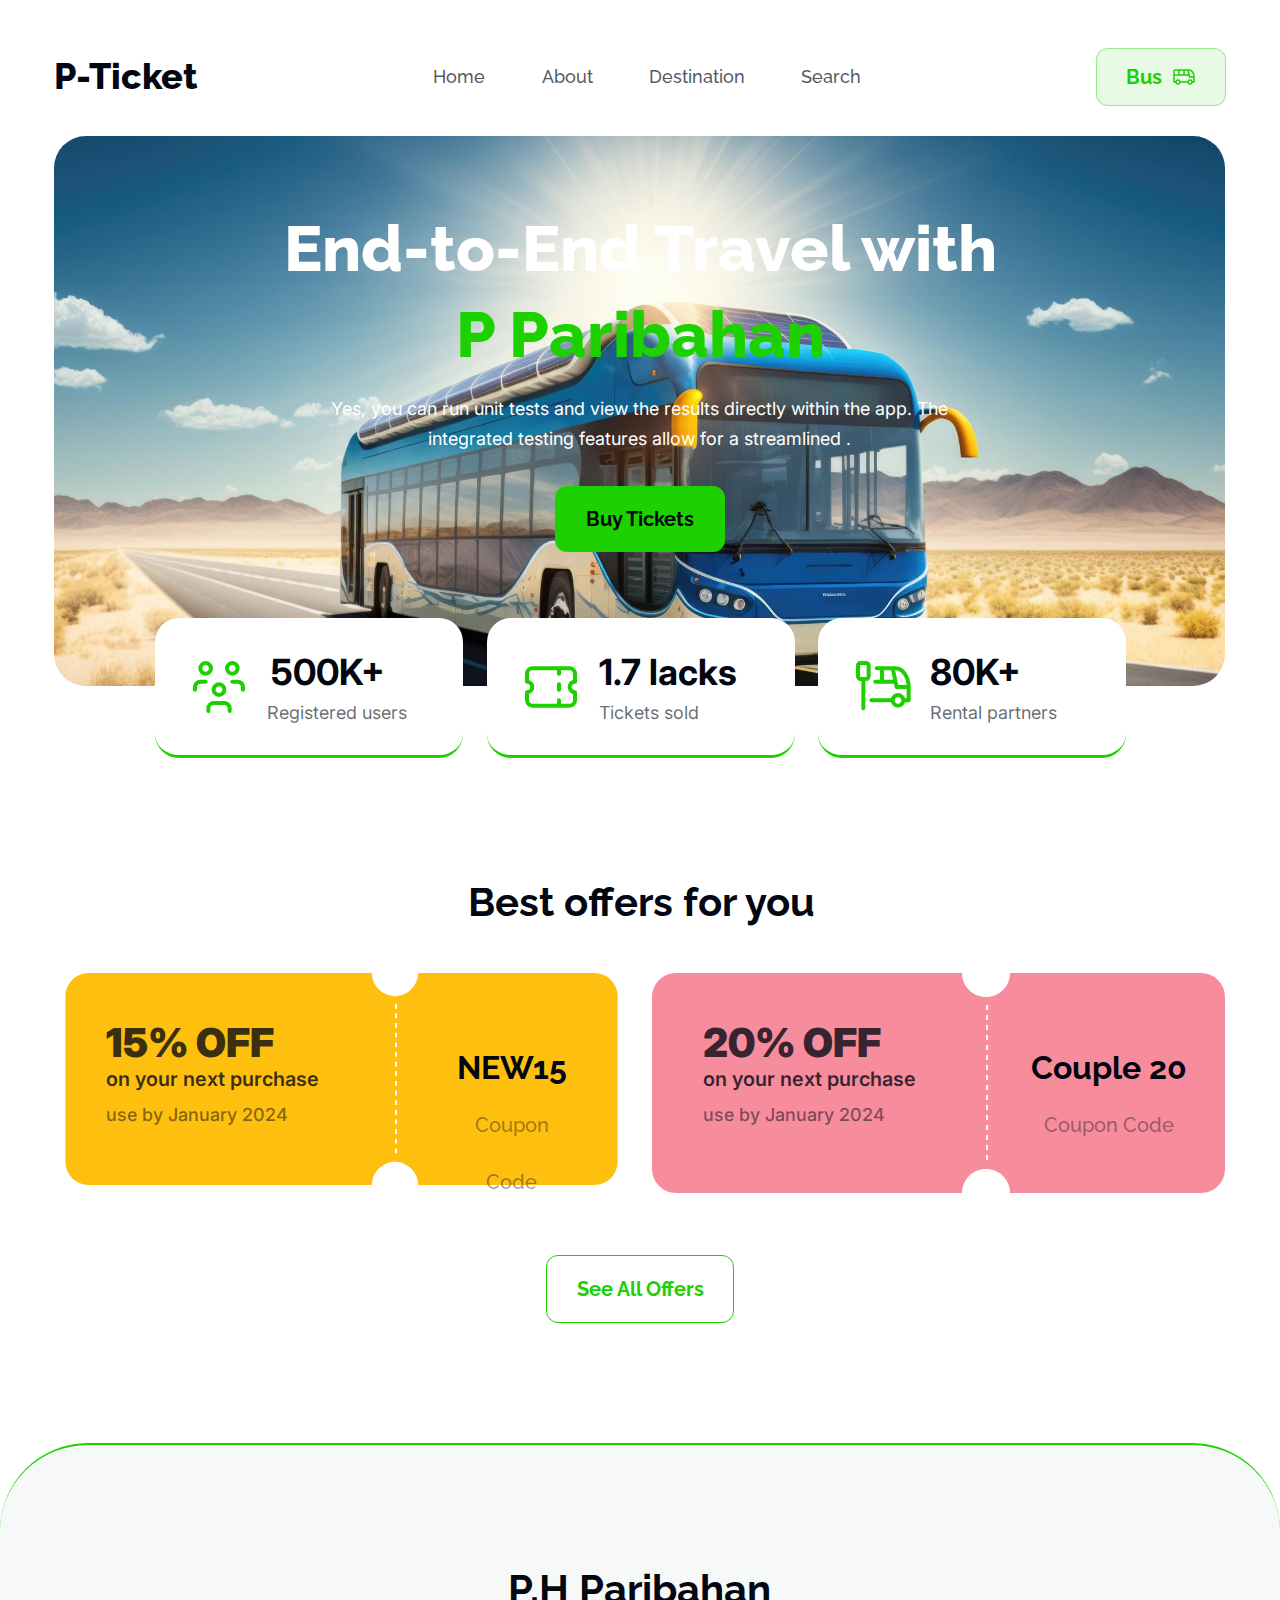
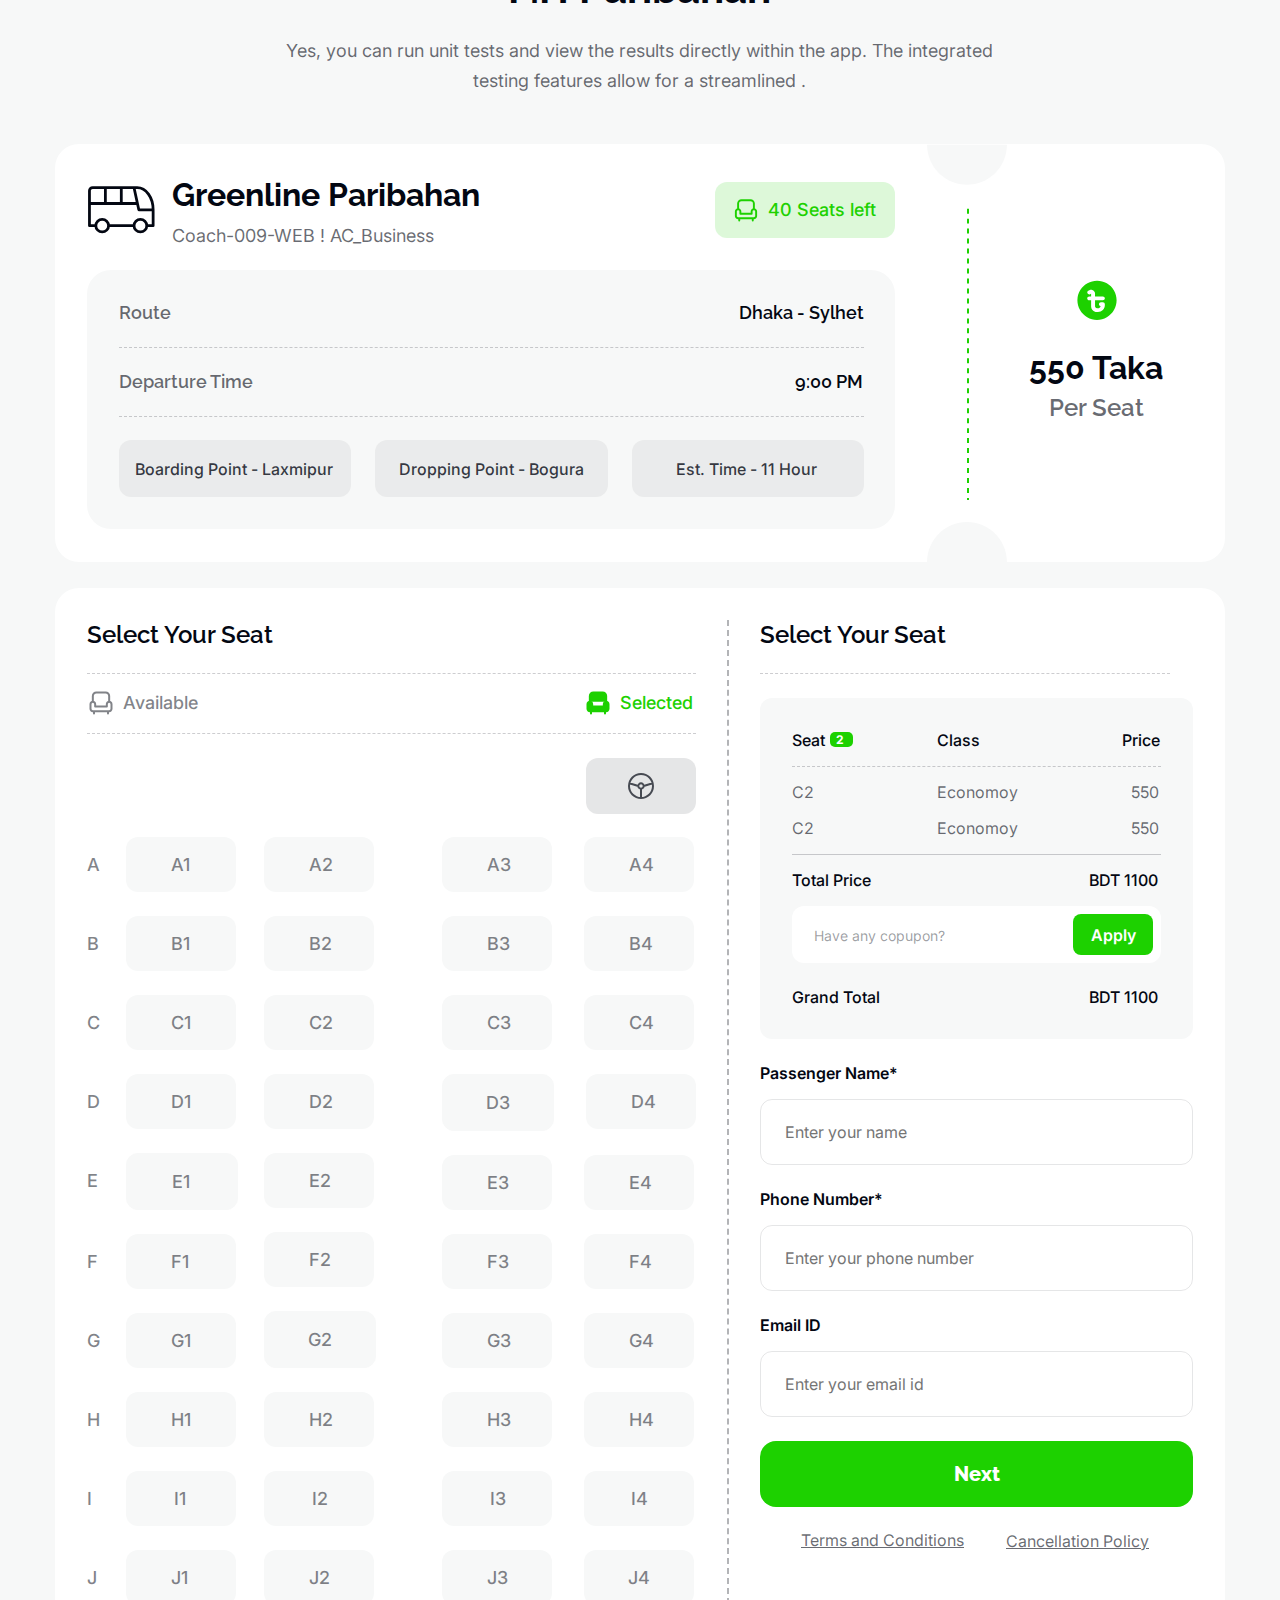
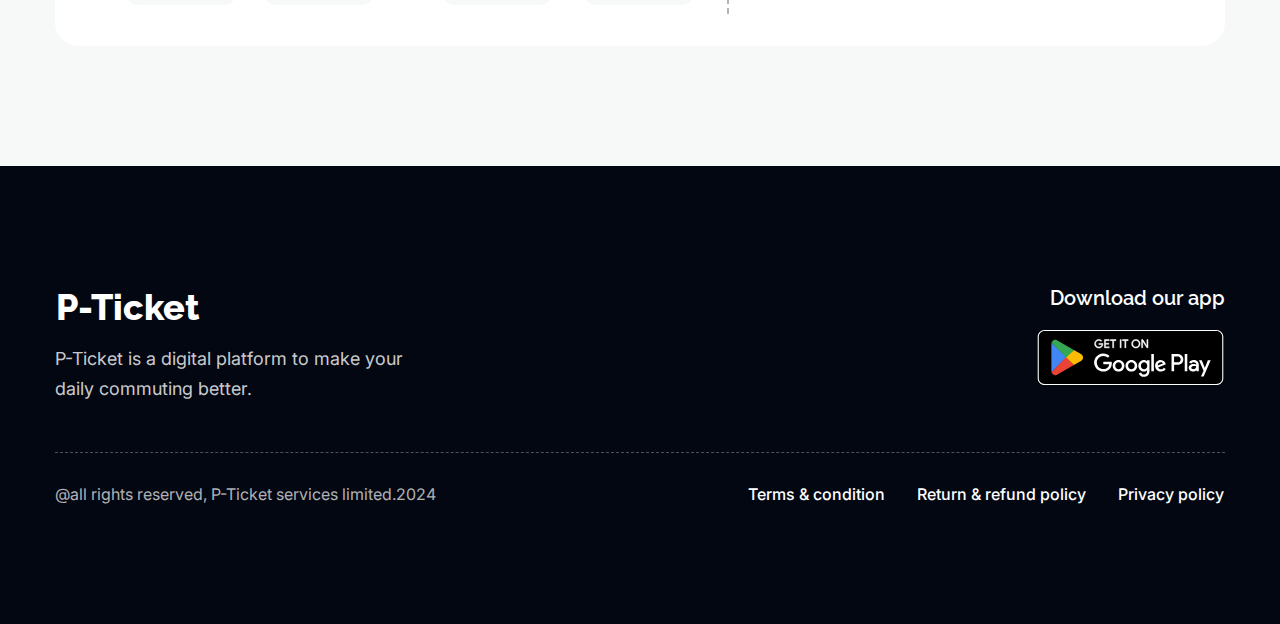
==== index.html @ c4191eaa "smart ticketing web" ====
<!DOCTYPE html>
<html>
  <head>
    <meta charset="utf-8" />
    <meta name="viewport" content="initial-scale=1, width=device-width" />

    <link rel="stylesheet" href="./global.css" />
    <link rel="stylesheet" href="./index.css" />
    <link
      rel="stylesheet"
      href="https://fonts.googleapis.com/css2?family=Raleway:wght@500;600;700;800&display=swap"
    />
    <link
      rel="stylesheet"
      href="https://fonts.googleapis.com/css2?family=Inter:wght@400;500;600;700;900&display=swap"
    />
  </head>
  <body>
    <div class="landing-page-design">
      <header class="condition-splitter">
        <div class="input-processor">
          <div class="output-formatter">
            <h1 class="p-ticket">P-Ticket</h1>
          </div>
          <nav class="input-processor-inner">
            <nav class="home-parent">
              <div class="home">Home</div>
              <div class="about">About</div>
              <div class="destination">Destination</div>
              <div class="search">Search</div>
            </nav>
          </nav>
          <button class="bus-parent">
            <b class="bus">Bus</b>
            <img class="bus-icon" alt="" src="./public/busicon.svg" />
          </button>
        </div>
      </header>
      <section class="landing-page-design-inner">
        <div class="frame-parent">
          <div class="frame-wrapper">
            <div class="rectangle-parent">
              <img
                class="frame-child"
                alt=""
                src="./public/rectangle-3@2x.png"
              />

              <h1 class="end-to-end-travel-with-container">
                <span>End-to-End Travel with </span>
                <span class="p-paribahan">P Paribahan</span>
              </h1>
            </div>
          </div>
          <div class="frame-container">
            <div class="yes-you-can-run-unit-tests-an-parent">
              <div class="yes-you-can">
                Yes, you can run unit tests and view the results directly within
                the app. The integrated testing features allow for a streamlined
                .
              </div>
              <div class="frame-div">
                <button class="buy-tickets-wrapper">
                  <b class="buy-tickets">Buy Tickets</b>
                </button>
              </div>
            </div>
          </div>
          <div class="frame-group">
            <div class="rectangle-group">
              <div class="frame-item"></div>
              <div class="people-wrapper">
                <img
                  class="people-icon"
                  loading="lazy"
                  alt=""
                  src="./public/people.svg"
                />
              </div>
              <div class="lacks-tickets-label">
                <b class="k">500K+</b>
                <div class="registered-users">Registered users</div>
              </div>
            </div>
            <div class="rectangle-container">
              <div class="frame-inner"></div>
              <div class="ticket-cupon-wrapper">
                <img
                  class="ticket-cupon-icon"
                  loading="lazy"
                  alt=""
                  src="./public/ticketcupon.svg"
                />
              </div>
              <div class="lacks-parent">
                <b class="lacks">1.7 lacks</b>
                <div class="tickets-sold">Tickets sold</div>
              </div>
            </div>
            <div class="group-div">
              <div class="rectangle-div"></div>
              <div class="stoppage-wrapper">
                <img
                  class="stoppage-icon"
                  loading="lazy"
                  alt=""
                  src="./public/stoppage.svg"
                />
              </div>
              <div class="k-parent">
                <b class="k1">80K+</b>
                <div class="rental-partners">Rental partners</div>
              </div>
            </div>
          </div>
        </div>
      </section>
      <section class="landing-page-design-child">
        <div class="frame-parent1">
          <div class="best-offers-for-you-wrapper">
            <h1 class="best-offers-for">Best offers for you</h1>
          </div>
          <div class="frame-parent2">
            <div class="frame-parent3">
              <img
                class="group-icon"
                loading="lazy"
                alt=""
                src="./public/group-115.svg"
              />

              <div class="off-on-your-container">
                <p class="off">
                  <span>
                    <span class="off1">15% OFF</span>
                  </span>
                </p>
                <p class="on-your-next-purchase">
                  <span>
                    <span class="on-your-next">on your next purchase</span>
                  </span>
                </p>
                <p class="use-by-january">use by January 2024</p>
              </div>
              <div class="new15-coupon-code-wrapper">
                <div class="new15-coupon-code-container">
                  <p class="new15">
                    <b>NEW15</b>
                  </p>
                  <p class="coupon-code">Coupon Code</p>
                </div>
              </div>
            </div>
            <div class="rectangle-parent1">
              <div class="frame-child1"></div>
              <div class="off-on-your-next-purchase-use-wrapper">
                <div class="off-on-your-container1">
                  <p class="off2">
                    <span>
                      <span class="off3">20% OFF</span>
                    </span>
                  </p>
                  <p class="on-your-next-purchase1">
                    <span>
                      <span class="on-your-next1">on your next purchase</span>
                    </span>
                  </p>
                  <p class="use-by-january1">use by January 2024</p>
                </div>
              </div>
              <img
                class="cupon-devider-icon"
                loading="lazy"
                alt=""
                src="./public/cupondevider.svg"
              />

              <div class="couple-20-coupon-code-wrapper">
                <div class="couple-20-coupon-container">
                  <p class="couple-20">
                    <b>Couple 20</b>
                  </p>
                  <p class="coupon-code1">Coupon Code</p>
                </div>
              </div>
            </div>
          </div>
          <div class="frame-wrapper1">
            <button class="see-all-offers-wrapper">
              <b class="see-all-offers">See All Offers</b>
            </button>
          </div>
        </div>
      </section>
      <section class="frame-section">
        <div class="rectangle-parent2">
          <div class="frame-child2"></div>
          <div class="frame-wrapper2">
            <div class="frame-parent4">
              <div class="ph-paribahan-wrapper">
                <h1 class="ph-paribahan">P.H Paribahan</h1>
              </div>
              <div class="yes-you-can1">
                Yes, you can run unit tests and view the results directly within
                the app. The integrated testing features allow for a streamlined
                .
              </div>
            </div>
          </div>
          <div class="data-processor">
            <div class="condition-set">
              <div class="condition-set-child"></div>
              <div class="condition-set-inner">
                <div class="frame-parent5">
                  <div class="frame-parent6">
                    <div class="frame-parent7">
                      <div class="bus-logo-wrapper">
                        <img
                          class="bus-logo-icon"
                          loading="lazy"
                          alt=""
                          src="./public/buslogo.svg"
                        />
                      </div>
                      <div class="greenline-paribahan-parent">
                        <h2 class="greenline-paribahan">Greenline Paribahan</h2>
                        <div class="coach-009-web-ac-business-wrapper">
                          <div class="coach-009-web-ac-business">
                            Coach-009-WEB ! AC_Business
                          </div>
                        </div>
                      </div>
                    </div>
                    <div class="frame-wrapper3">
                      <button class="group-button">
                        <div class="frame-child3"></div>
                        <img
                          class="seat-green-icon"
                          alt=""
                          src="./public/seatgreen.svg"
                        />

                        <div class="seats-left-wrapper">
                          <div class="seats-left">40 Seats left</div>
                        </div>
                      </button>
                    </div>
                  </div>
                  <div class="rectangle-parent3">
                    <div class="frame-child4"></div>
                    <div class="route-parent">
                      <div class="route">Route</div>
                      <div class="dhaka-sylhet">Dhaka - Sylhet</div>
                    </div>
                    <div class="next-btn"></div>
                    <div class="next-btn1">
                      <div class="departure-time">Departure Time</div>
                      <div class="pm">9:00 PM</div>
                    </div>
                    <div class="next-btn2"></div>
                    <div class="frame-parent8">
                      <button class="rectangle-parent4">
                        <div class="frame-child5"></div>
                        <div class="boarding-point-">
                          Boarding Point - Laxmipur
                        </div>
                      </button>
                      <button class="rectangle-parent5">
                        <div class="frame-child6"></div>
                        <div class="dropping-point-">
                          Dropping Point - Bogura
                        </div>
                      </button>
                      <div class="rectangle-parent6">
                        <div class="frame-child7"></div>
                        <div class="est-time-">Est. Time - 11 Hour</div>
                      </div>
                    </div>
                  </div>
                </div>
              </div>
              <div class="info-devider-parent">
                <img
                  class="info-devider-icon"
                  loading="lazy"
                  alt=""
                  src="./public/infodevider.svg"
                />

                <div class="frame-wrapper4">
                  <div class="frame-parent9">
                    <div class="fare-wrapper">
                      <img
                        class="fare-icon"
                        loading="lazy"
                        alt=""
                        src="./public/fare.svg"
                      />
                    </div>
                    <div class="taka-per-seat-container">
                      <p class="taka">
                        <b>550 Taka</b>
                      </p>
                      <p class="per-seat">Per Seat</p>
                    </div>
                  </div>
                </div>
              </div>
            </div>
            <div class="rectangle-parent7">
              <div class="frame-child8"></div>
              <div class="frame-parent10">
                <div class="select-your-seat-wrapper">
                  <div class="select-your-seat">Select Your Seat</div>
                </div>
                <div class="line-parent">
                  <div class="line-div"></div>
                  <div class="frame-parent11">
                    <div class="frame-parent12">
                      <img
                        class="frame-child9"
                        loading="lazy"
                        alt=""
                        src="./public/group-31.svg"
                      />

                      <div class="available-wrapper">
                        <div class="available">Available</div>
                      </div>
                    </div>
                    <div class="seat-green-fill-parent">
                      <img
                        class="seat-green-fill-icon"
                        loading="lazy"
                        alt=""
                        src="./public/seatgreenfill.svg"
                      />

                      <div class="selected-wrapper">
                        <div class="selected">Selected</div>
                      </div>
                    </div>
                  </div>
                  <div class="frame-child10"></div>
                </div>
                <button class="rectangle-parent8">
                  <div class="frame-child11"></div>
                  <img class="wheel-icon" alt="" src="./public/wheel.svg" />
                </button>
                <div class="nested-components-parent">
                  <div class="nested-components">
                    <div class="shared-components">
                      <div class="reusable-components">
                        <div class="linked-components">
                          <div class="a">A</div>
                        </div>
                        <button class="rectangle-parent9">
                          <div class="frame-child12"></div>
                          <div class="a1">A1</div>
                        </button>
                      </div>
                      <div class="reusable-components1">
                        <div class="b-wrapper">
                          <div class="b">B</div>
                        </div>
                        <button class="rectangle-parent10">
                          <div class="frame-child13"></div>
                          <div class="b1">B1</div>
                        </button>
                      </div>
                      <div class="reusable-components2">
                        <div class="c-wrapper">
                          <div class="c">C</div>
                        </div>
                        <button class="rectangle-parent11">
                          <div class="frame-child14"></div>
                          <div class="c1">C1</div>
                        </button>
                      </div>
                      <div class="reusable-components3">
                        <div class="d-wrapper">
                          <div class="d">D</div>
                        </div>
                        <button class="rectangle-parent12">
                          <div class="frame-child15"></div>
                          <div class="d1">D1</div>
                        </button>
                      </div>
                      <div class="reusable-components4">
                        <div class="e-wrapper">
                          <div class="e">E</div>
                        </div>
                        <button class="rectangle-parent13">
                          <div class="frame-child16"></div>
                          <div class="e1">E1</div>
                        </button>
                      </div>
                      <div class="shape-container">
                        <div class="shape-container-inner">
                          <div class="f-parent">
                            <div class="f">F</div>
                            <div class="g">G</div>
                            <div class="h">H</div>
                            <div class="i">I</div>
                            <div class="j">J</div>
                          </div>
                        </div>
                        <div class="seat-selection">
                          <button class="rectangle-parent14">
                            <div class="frame-child17"></div>
                            <div class="f1">F1</div>
                          </button>
                          <button class="rectangle-parent15">
                            <div class="frame-child18"></div>
                            <div class="g1">G1</div>
                          </button>
                          <button class="rectangle-parent16">
                            <div class="frame-child19"></div>
                            <div class="h1">H1</div>
                          </button>
                          <button class="rectangle-parent17">
                            <div class="frame-child20"></div>
                            <div class="i1">I1</div>
                          </button>
                          <button class="rectangle-parent18">
                            <div class="frame-child21"></div>
                            <div class="j1">J1</div>
                          </button>
                        </div>
                      </div>
                    </div>
                    <div class="passenger-names">
                      <button class="rectangle-parent19">
                        <div class="frame-child22"></div>
                        <div class="a2">A2</div>
                      </button>
                      <button class="rectangle-parent20">
                        <div class="frame-child23"></div>
                        <div class="b2">B2</div>
                      </button>
                      <button class="rectangle-parent21">
                        <div class="frame-child24"></div>
                        <div class="c2">C2</div>
                      </button>
                      <button class="rectangle-parent22">
                        <div class="frame-child25"></div>
                        <div class="d2">D2</div>
                      </button>
                      <button class="rectangle-parent23">
                        <div class="frame-child26"></div>
                        <div class="e2">E2</div>
                      </button>
                      <button class="rectangle-parent24">
                        <div class="frame-child27"></div>
                        <div class="f2">F2</div>
                      </button>
                      <button class="rectangle-parent25">
                        <div class="frame-child28"></div>
                        <div class="g2">G2</div>
                      </button>
                      <button class="rectangle-parent26">
                        <div class="frame-child29"></div>
                        <div class="h2">H2</div>
                      </button>
                      <button class="rectangle-parent27">
                        <div class="frame-child30"></div>
                        <div class="i2">I2</div>
                      </button>
                      <button class="rectangle-parent28">
                        <div class="frame-child31"></div>
                        <div class="j2">J2</div>
                      </button>
                    </div>
                  </div>
                  <div class="frame-parent13">
                    <div class="frame-parent14">
                      <button class="rectangle-parent29">
                        <div class="frame-child32"></div>
                        <div class="a3">A3</div>
                      </button>
                      <button class="rectangle-parent30">
                        <div class="frame-child33"></div>
                        <div class="a4">A4</div>
                      </button>
                    </div>
                    <div class="frame-parent15">
                      <button class="rectangle-parent31">
                        <div class="frame-child34"></div>
                        <div class="b3">B3</div>
                      </button>
                      <button class="rectangle-parent32">
                        <div class="frame-child35"></div>
                        <div class="b4">B4</div>
                      </button>
                    </div>
                    <div class="frame-parent16">
                      <button class="rectangle-parent33">
                        <div class="frame-child36"></div>
                        <div class="c3">C3</div>
                      </button>
                      <button class="rectangle-parent34">
                        <div class="frame-child37"></div>
                        <div class="c4">C4</div>
                      </button>
                    </div>
                    <div class="frame-parent17">
                      <button class="rectangle-parent35">
                        <div class="frame-child38"></div>
                        <div class="d3">D3</div>
                      </button>
                      <button class="rectangle-parent36">
                        <div class="frame-child39"></div>
                        <div class="d4">D4</div>
                      </button>
                    </div>
                    <div class="frame-parent18">
                      <button class="rectangle-parent37">
                        <div class="frame-child40"></div>
                        <div class="e3">E3</div>
                      </button>
                      <button class="rectangle-parent38">
                        <div class="frame-child41"></div>
                        <div class="e4">E4</div>
                      </button>
                    </div>
                    <div class="frame-parent19">
                      <button class="rectangle-parent39">
                        <div class="frame-child42"></div>
                        <div class="f3">F3</div>
                      </button>
                      <button class="rectangle-parent40">
                        <div class="frame-child43"></div>
                        <div class="f4">F4</div>
                      </button>
                    </div>
                    <div class="frame-parent20">
                      <button class="rectangle-parent41">
                        <div class="frame-child44"></div>
                        <div class="g3">G3</div>
                      </button>
                      <button class="rectangle-parent42">
                        <div class="frame-child45"></div>
                        <div class="g4">G4</div>
                      </button>
                    </div>
                    <div class="frame-parent21">
                      <button class="rectangle-parent43">
                        <div class="frame-child46"></div>
                        <div class="h3">H3</div>
                      </button>
                      <button class="rectangle-parent44">
                        <div class="frame-child47"></div>
                        <div class="h4">H4</div>
                      </button>
                    </div>
                    <div class="frame-parent22">
                      <button class="rectangle-parent45">
                        <div class="frame-child48"></div>
                        <div class="i3">I3</div>
                      </button>
                      <button class="rectangle-parent46">
                        <div class="frame-child49"></div>
                        <div class="i4">I4</div>
                      </button>
                    </div>
                    <div class="frame-parent23">
                      <button class="rectangle-parent47">
                        <div class="frame-child50"></div>
                        <div class="j3">J3</div>
                      </button>
                      <button class="rectangle-parent48">
                        <div class="frame-child51"></div>
                        <div class="j4">J4</div>
                      </button>
                    </div>
                  </div>
                </div>
              </div>
              <div class="frame-child52"></div>
              <div class="transformation-transformer">
                <div class="select-your-seat1">Select Your Seat</div>
                <div class="transformation-transformer-child"></div>
                <div class="fitting-fitter">
                  <div class="fitting-fitter-child"></div>
                  <div class="alignment-align">
                    <div class="proximity-prox">
                      <div class="distribution-dist">
                        <div class="seat">Seat</div>
                        <div class="distribution-dist-inner">
                          <div class="rectangle-parent49">
                            <div class="frame-child53"></div>
                            <b class="b5"> 2</b>
                          </div>
                        </div>
                      </div>
                      <div class="properties-prop">
                        <div class="class">Class</div>
                      </div>
                      <div class="price">Price</div>
                    </div>
                    <div class="alignment-align-child"></div>
                    <div class="proximity-prox1">
                      <div class="c2-wrapper">
                        <div class="c21">C2</div>
                      </div>
                      <div class="economoy">Economoy</div>
                      <div class="div">550</div>
                    </div>
                    <div class="proximity-prox2">
                      <div class="c2-container">
                        <div class="c22">C2</div>
                      </div>
                      <div class="economoy1">Economoy</div>
                      <div class="grand-total-price">550</div>
                    </div>
                    <div class="total-price-b-d-t"></div>
                    <div class="discount-application">
                      <div class="total-price">Total Price</div>
                      <div class="bdt-1100">BDT 1100</div>
                    </div>
                    <div class="fitting-fit">
                      <div class="fitting-fit-child"></div>
                      <div class="have-any-copupon-wrapper">
                        <div class="have-any-copupon">Have any copupon?</div>
                      </div>
                      <button class="rectangle-parent50">
                        <div class="frame-child54"></div>
                        <div class="apply">Apply</div>
                      </button>
                    </div>
                  </div>
                  <div class="total-price1">
                    <div class="grand-total">Grand Total</div>
                    <div class="bdt-11001">BDT 1100</div>
                  </div>
                </div>
                <div class="passenger-name-parent">
                  <div class="passenger-name">Passenger Name*</div>
                  <div class="rectangle-parent51">
                    <div class="frame-child55"></div>
                    <input
                      class="enter-your-name"
                      placeholder="Enter your name"
                      type="text"
                    />
                  </div>
                </div>
                <div class="phone-number-parent">
                  <div class="phone-number">Phone Number*</div>
                  <div class="rectangle-parent52">
                    <div class="frame-child56"></div>
                    <input
                      class="enter-your-phone"
                      placeholder="Enter your phone number"
                      type="text"
                    />
                  </div>
                </div>
                <div class="email-id-parent">
                  <div class="email-id">Email ID</div>
                  <div class="rectangle-parent53">
                    <div class="frame-child57"></div>
                    <input
                      class="enter-your-email"
                      placeholder="Enter your email id"
                      type="text"
                    />
                  </div>
                </div>
                <button class="privacy-policy">
                  <div class="next">Next</div>
                </button>
                <div class="terms-and-conditions-cancellat-wrapper">
                  <div class="terms-and-conditions-cancellat">
                    <div class="terms-and-conditions">Terms and Conditions</div>
                    <div class="cancellation-policy">Cancellation Policy</div>
                  </div>
                </div>
              </div>
            </div>
          </div>
        </div>
        <footer class="group-footer">
          <div class="frame-child58"></div>
          <div class="frame-parent24">
            <div class="p-ticket-parent">
              <h1 class="p-ticket1">P-Ticket</h1>
              <div class="p-ticket-is-a">
                P-Ticket is a digital platform to make your daily commuting
                better.
              </div>
            </div>
            <div class="app-instructions">
              <div class="download-our-app">Download our app</div>
              <img
                class="app-instructions-child"
                loading="lazy"
                alt=""
                src="./public/group-104.svg"
              />
            </div>
          </div>
          <div class="rental-partners-label">
            <div class="rental-partners-label-child"></div>
            <div class="all-rights-reserved-p-ticket-parent">
              <div class="all-rights-reserved">
                @all rights reserved, P-Ticket services limited.2024
              </div>
              <div class="terms-condition-parent">
                <div class="terms-condition">Terms & condition</div>
                <div class="return-refund">Return & refund policy</div>
                <div class="privacy-policy1">Privacy policy</div>
              </div>
            </div>
          </div>
        </footer>
      </section>
    </div>
  </body>
</html>
---- global.css ----
body {
  margin: 0;
  line-height: normal;
}

:root {
  /* fonts */
  --font-inter: Inter;
  --font-raleway: Raleway;

  /* font sizes */
  --font-size-base: 16px;
  --font-size-xl: 20px;
  --font-size-lg: 18px;
  --font-size-17xl: 36px;
  --font-size-3xl: 22px;
  --font-size-10xl: 29px;
  --font-size-5xl: 24px;
  --font-size-lgi: 19px;
  --font-size-13xl: 32px;
  --font-size-21xl: 40px;

  /* Colors */
  --color-white: #fff;
  --color-gray-100: #030712;
  --color-gray-200: rgba(3, 7, 18, 0.7);
  --color-gray-300: rgba(3, 7, 18, 0.8);
  --color-gray-400: rgba(3, 7, 18, 0.05);
  --color-gray-500: rgba(3, 7, 18, 0.5);
  --color-gray-600: rgba(3, 7, 18, 0.2);
  --color-gray-700: rgba(3, 7, 18, 0.4);
  --color-gray-800: rgba(3, 7, 18, 0.1);
  --color-gray-900: rgba(3, 7, 18, 0.6);
  --color-whitesmoke: #f7f8f8;
  --color-limegreen-100: #1dd100;
  --color-limegreen-200: #03b800;
  --color-limegreen-300: rgba(29, 209, 0, 0.15);
  --color-gainsboro: #dedede;
  --color-darkslategray: rgba(54, 59, 69, 0.05);
  --color-lightcoral: #f78c9c;

  /* Gaps */
  --gap-6xl: 25px;
  --gap-29xl: 48px;
  --gap-5xl: 24px;
  --gap-mini: 15px;
  --gap-xl: 20px;
  --gap-13xl: 32px;
  --gap-base: 16px;
  --gap-7xl: 26px;
  --gap-5xs: 8px;
  --gap-4xl-5: 23.5px;

  /* Paddings */
  --padding-29xl: 48px;
  --padding-101xl: 120px;
  --padding-xl: 20px;
  --padding-32xl: 51px;
  --padding-13xl: 32px;
  --padding-2xl: 21px;
  --padding-22xl: 41px;
  --padding-4xl: 23px;
  --padding-5xl: 24px;
  --padding-3xl: 22px;
  --padding-5xs: 8px;
  --padding-2xs: 11px;
  --padding-mid: 17px;
  --padding-lg: 18px;
  --padding-4xs: 9px;
  --padding-11xs: 2px;
  --padding-25xl: 44px;
  --padding-24xl: 43px;
  --padding-26xl: 45px;
  --padding-27xl: 46px;
  --padding-20xl: 39px;
  --padding-21xl: 40px;
  --padding-23xl: 42px;
  --padding-xs: 12px;
  --padding-10xs: 3px;
  --padding-lgi: 19px;
  --padding-base: 16px;
  --padding-sm: 14px;
  --padding-10xl: 29px;
  --padding-6xl: 25px;
  --padding-33xl: 52px;
  --padding-8xs: 5px;

  /* Border radiuses */
  --br-69xl: 88px;
  --br-5xl: 24px;
  --br-xs: 12px;
  --br-5xs: 8px;
  --br-8xs: 5px;
}
---- index.css ----
.p-ticket {
  margin: 0;
  align-self: stretch;
  position: relative;
  font-size: inherit;
  font-weight: 800;
  font-family: inherit;
  white-space: nowrap;
}
.output-formatter {
  width: 144px;
  display: flex;
  flex-direction: column;
  align-items: flex-start;
  justify-content: flex-start;
  padding: 7px 0 0;
  box-sizing: border-box;
}
.about,
.destination,
.home,
.search {
  width: 52px;
  position: relative;
  font-weight: 500;
  display: inline-block;
  min-width: 52px;
}
.destination,
.search {
  width: 96px;
  min-width: 96px;
}
.search {
  width: 59px;
  min-width: 59px;
}
.home-parent,
.input-processor-inner {
  margin: 0;
  display: flex;
  align-items: flex-start;
}
.home-parent {
  align-self: stretch;
  flex-direction: row;
  justify-content: space-between;
  gap: var(--gap-xl);
  text-align: center;
  font-size: var(--font-size-lg);
  color: var(--color-gray-200);
  font-family: var(--font-raleway);
}
.input-processor-inner {
  width: 427px;
  flex-direction: column;
  justify-content: flex-start;
  padding: var(--padding-lg) 0 0;
  box-sizing: border-box;
  max-width: 100%;
}
.bus,
.bus-icon {
  position: relative;
}
.bus {
  width: 36px;
  font-size: var(--font-size-xl);
  display: inline-block;
  font-family: var(--font-raleway);
  color: var(--color-limegreen-100);
  text-align: center;
  min-width: 36px;
  white-space: nowrap;
}
.bus-icon {
  height: 24px;
  width: 24px;
  min-height: 24px;
}
.bus-parent,
.condition-splitter,
.input-processor {
  display: flex;
  flex-direction: row;
  align-items: flex-start;
}
.bus-parent {
  cursor: pointer;
  border: 1px solid rgba(29, 209, 0, 0.4);
  padding: var(--padding-base) var(--padding-10xl);
  background-color: rgba(29, 209, 0, 0.1);
  border-radius: var(--br-xs);
  justify-content: flex-start;
  gap: 10px;
}
.bus-parent:hover {
  background-color: rgba(3, 184, 0, 0.1);
  border: 1px solid rgba(3, 184, 0, 0.4);
  box-sizing: border-box;
}
.condition-splitter,
.input-processor {
  max-width: 100%;
}
.input-processor {
  width: 1173px;
  justify-content: space-between;
  gap: var(--gap-xl);
}
.condition-splitter {
  align-self: stretch;
  justify-content: center;
  padding: 0 var(--padding-2xl) 0 var(--padding-xl);
  box-sizing: border-box;
  text-align: center;
  font-size: var(--font-size-17xl);
  color: var(--color-gray-100);
  font-family: var(--font-raleway);
}
.frame-child {
  height: 550px;
  width: 1171px;
  position: absolute;
  margin: 0 !important;
  bottom: -308px;
  left: -215px;
  border-radius: 32px;
  object-fit: cover;
}
.p-paribahan {
  color: var(--color-limegreen-100);
}
.end-to-end-travel-with-container {
  margin: 0;
  flex: 1;
  position: relative;
  font-size: inherit;
  line-height: 86px;
  font-weight: 800;
  font-family: inherit;
  display: inline-block;
  max-width: 100%;
  z-index: 1;
}
.frame-wrapper,
.rectangle-parent {
  display: flex;
  flex-direction: row;
  align-items: flex-start;
  max-width: 100%;
}
.rectangle-parent {
  width: 742px;
  justify-content: flex-start;
  position: relative;
}
.frame-wrapper {
  align-self: stretch;
  justify-content: center;
  padding: 0 var(--padding-2xl) 0 var(--padding-xl);
  box-sizing: border-box;
  font-family: var(--font-raleway);
}
.yes-you-can {
  align-self: stretch;
  position: relative;
  line-height: 30px;
  z-index: 1;
}
.buy-tickets {
  width: 110px;
  position: relative;
  font-size: var(--font-size-xl);
  display: inline-block;
  font-family: var(--font-raleway);
  color: var(--color-gray-100);
  text-align: center;
  min-width: 110px;
}
.buy-tickets-wrapper,
.frame-div {
  display: flex;
  flex-direction: row;
  align-items: flex-start;
}
.buy-tickets-wrapper {
  cursor: pointer;
  border: 0;
  padding: var(--padding-2xl) 30px;
  background-color: var(--color-limegreen-100);
  border-radius: var(--br-xs);
  justify-content: flex-start;
  white-space: nowrap;
  z-index: 1;
}
.buy-tickets-wrapper:hover {
  background-color: var(--color-limegreen-200);
}
.frame-div {
  align-self: stretch;
  justify-content: center;
  padding: 0 var(--padding-xl) 0 var(--padding-2xl);
}
.yes-you-can-run-unit-tests-an-parent {
  width: 691px;
  display: flex;
  flex-direction: column;
  align-items: flex-end;
  justify-content: flex-start;
  gap: var(--gap-13xl);
  max-width: 100%;
}
.frame-container {
  align-self: stretch;
  display: flex;
  flex-direction: row;
  align-items: flex-start;
  justify-content: center;
  padding: 0 var(--padding-3xl) 50px var(--padding-xl);
  box-sizing: border-box;
  max-width: 100%;
  font-size: var(--font-size-lg);
}
.frame-item {
  height: 138px;
  width: 308px;
  position: relative;
  border-radius: var(--br-5xl);
  background-color: var(--color-white);
  border-bottom: 3px solid var(--color-limegreen-100);
  box-sizing: border-box;
  display: none;
}
.people-icon {
  width: 64px;
  height: 64px;
  position: relative;
  z-index: 1;
}
.people-wrapper {
  display: flex;
  flex-direction: column;
  align-items: flex-start;
  justify-content: flex-start;
  padding: var(--padding-8xs) 0 0;
}
.k,
.registered-users {
  position: relative;
  z-index: 1;
}
.k {
  width: 121px;
  display: inline-block;
  min-width: 121px;
}
.registered-users {
  font-size: var(--font-size-lg);
  color: var(--color-gray-900);
  text-align: left;
  white-space: nowrap;
}
.lacks-tickets-label {
  display: flex;
  flex-direction: column;
  align-items: flex-start;
  justify-content: flex-start;
  gap: var(--gap-5xs);
}
.frame-inner,
.rectangle-group {
  border-radius: var(--br-5xl);
  background-color: var(--color-white);
  border-bottom: 3px solid var(--color-limegreen-100);
  box-sizing: border-box;
}
.rectangle-group {
  flex: 1;
  display: flex;
  flex-direction: row;
  align-items: flex-start;
  justify-content: flex-start;
  padding: var(--padding-13xl);
  gap: var(--gap-base);
  min-width: 213px;
  text-align: center;
}
.frame-inner {
  height: 138px;
  width: 308px;
  position: relative;
  display: none;
}
.ticket-cupon-icon {
  width: 64px;
  height: 64px;
  position: relative;
  z-index: 1;
}
.ticket-cupon-wrapper {
  display: flex;
  flex-direction: column;
  align-items: flex-start;
  justify-content: flex-start;
  padding: var(--padding-8xs) 0 0;
}
.lacks,
.tickets-sold {
  position: relative;
  z-index: 1;
}
.tickets-sold {
  font-size: var(--font-size-lg);
  color: var(--color-gray-900);
  display: inline-block;
  min-width: 103px;
}
.lacks-parent {
  display: flex;
  flex-direction: column;
  align-items: flex-start;
  justify-content: flex-start;
  gap: var(--gap-5xs);
}
.rectangle-container,
.rectangle-div {
  border-radius: var(--br-5xl);
  background-color: var(--color-white);
  border-bottom: 3px solid var(--color-limegreen-100);
  box-sizing: border-box;
}
.rectangle-container {
  flex: 1;
  display: flex;
  flex-direction: row;
  align-items: flex-start;
  justify-content: flex-start;
  padding: var(--padding-13xl);
  gap: var(--gap-base);
  min-width: 213px;
}
.rectangle-div {
  height: 138px;
  width: 308px;
  position: relative;
  display: none;
}
.stoppage-icon {
  width: 64px;
  height: 64px;
  position: relative;
  z-index: 1;
}
.stoppage-wrapper {
  display: flex;
  flex-direction: column;
  align-items: flex-start;
  justify-content: flex-start;
  padding: var(--padding-8xs) 0 0;
}
.k1,
.rental-partners {
  position: relative;
  z-index: 1;
}
.k1 {
  display: inline-block;
  min-width: 97px;
}
.rental-partners {
  font-size: var(--font-size-lg);
  color: var(--color-gray-900);
}
.frame-group,
.group-div,
.k-parent {
  display: flex;
  align-items: flex-start;
}
.k-parent {
  flex-direction: column;
  justify-content: flex-start;
  gap: var(--gap-5xs);
}
.frame-group,
.group-div {
  flex-direction: row;
}
.group-div {
  flex: 1;
  border-radius: var(--br-5xl);
  background-color: var(--color-white);
  border-bottom: 3px solid var(--color-limegreen-100);
  box-sizing: border-box;
  justify-content: flex-start;
  padding: var(--padding-13xl);
  gap: var(--gap-base);
  min-width: 213px;
}
.frame-group {
  align-self: stretch;
  flex-wrap: wrap;
  justify-content: center;
  gap: var(--gap-4xl-5);
  z-index: 1;
  text-align: left;
  font-size: var(--font-size-17xl);
  color: var(--color-gray-100);
}
.frame-parent,
.landing-page-design-inner {
  display: flex;
  align-items: flex-start;
  max-width: 100%;
}
.frame-parent {
  width: 971px;
  flex-direction: column;
  justify-content: flex-start;
  gap: var(--gap-base);
}
.landing-page-design-inner {
  align-self: stretch;
  flex-direction: row;
  justify-content: center;
  padding: 0 var(--padding-xl) var(--padding-xl) var(--padding-2xl);
  box-sizing: border-box;
  text-align: center;
  font-size: 64px;
  color: var(--color-white);
  font-family: var(--font-inter);
}
.best-offers-for {
  margin: 0;
  width: 347px;
  position: relative;
  font-size: inherit;
  line-height: 47.2px;
  font-weight: 700;
  font-family: inherit;
  display: inline-block;
}
.best-offers-for-you-wrapper {
  align-self: stretch;
  display: flex;
  flex-direction: row;
  align-items: flex-start;
  justify-content: center;
  padding: 0 var(--padding-xl) 0 var(--padding-4xl);
}
.group-icon {
  height: 100%;
  width: 100%;
  position: absolute;
  margin: 0 !important;
  top: 0;
  right: 0;
  bottom: 0;
  left: 0;
  max-width: 100%;
  overflow: hidden;
  max-height: 100%;
}
.off1 {
  font-weight: 900;
}
.off {
  margin: 0;
}
.on-your-next {
  font-weight: 600;
}
.on-your-next-purchase {
  margin: 0;
  font-size: var(--font-size-xl);
}
.use-by-january {
  margin: 0;
  font-size: var(--font-size-lg);
  font-weight: 500;
  color: var(--color-gray-500);
}
.off-on-your-container {
  position: relative;
  line-height: 36px;
  display: inline-block;
  min-width: 216px;
  z-index: 1;
}
.new15 {
  margin: 0;
}
.coupon-code {
  margin: 0;
  font-size: var(--font-size-xl);
  font-weight: 500;
  color: var(--color-gray-700);
}
.new15-coupon-code-container {
  align-self: stretch;
  height: 88px;
  position: relative;
  line-height: 180%;
  display: inline-block;
  z-index: 1;
}
.new15-coupon-code-wrapper {
  width: 129px;
  display: flex;
  flex-direction: column;
  align-items: flex-start;
  justify-content: flex-start;
  padding: var(--padding-sm) 0 0;
  box-sizing: border-box;
  min-width: 129px;
  text-align: center;
  font-size: var(--font-size-13xl);
  color: var(--color-gray-100);
  font-family: var(--font-raleway);
}
.frame-child1,
.frame-parent3 {
  position: relative;
  max-width: 100%;
}
.frame-parent3 {
  flex: 0.9711;
  display: flex;
  flex-direction: row;
  align-items: flex-start;
  justify-content: space-between;
  padding: var(--padding-33xl) var(--padding-33xl) var(--padding-33xl)
    var(--padding-32xl);
  box-sizing: border-box;
  min-width: 372px;
  gap: var(--gap-xl);
}
.frame-child1 {
  align-self: stretch;
  width: 573px;
  border-radius: var(--br-5xl);
  background-color: var(--color-lightcoral);
  display: none;
}
.off3 {
  font-weight: 900;
}
.off2 {
  margin: 0;
}
.on-your-next1 {
  font-weight: 600;
}
.on-your-next-purchase1 {
  margin: 0;
  font-size: var(--font-size-xl);
}
.use-by-january1 {
  margin: 0;
  font-size: var(--font-size-lg);
  font-weight: 500;
  color: var(--color-gray-500);
}
.off-on-your-container1 {
  position: relative;
  line-height: 36px;
  z-index: 1;
}
.off-on-your-next-purchase-use-wrapper {
  flex: 1;
  display: flex;
  flex-direction: column;
  align-items: flex-start;
  justify-content: flex-start;
  padding: var(--padding-33xl) var(--padding-xl) 0 0;
  box-sizing: border-box;
  min-width: 155px;
}
.cupon-devider-icon {
  height: 220px;
  width: 48px;
  position: relative;
  z-index: 1;
}
.couple-20 {
  margin: 0;
}
.coupon-code1 {
  margin: 0;
  font-size: var(--font-size-xl);
  font-weight: 500;
  color: var(--color-gray-700);
}
.couple-20-coupon-container {
  align-self: stretch;
  height: 88px;
  position: relative;
  line-height: 180%;
  display: inline-block;
  z-index: 1;
}
.couple-20-coupon-code-wrapper {
  width: 157px;
  display: flex;
  flex-direction: column;
  align-items: flex-start;
  justify-content: flex-start;
  padding: 66px 0 0;
  box-sizing: border-box;
  text-align: center;
  font-size: var(--font-size-13xl);
  color: var(--color-gray-100);
  font-family: var(--font-raleway);
}
.frame-parent2,
.rectangle-parent1 {
  display: flex;
  flex-direction: row;
  align-items: flex-start;
  box-sizing: border-box;
  max-width: 100%;
}
.rectangle-parent1 {
  flex: 1;
  border-radius: var(--br-5xl);
  background-color: var(--color-lightcoral);
  justify-content: flex-start;
  padding: 0 38px 0 var(--padding-32xl);
  gap: var(--gap-xl);
  min-width: 372px;
}
.frame-parent2 {
  align-self: stretch;
  justify-content: center;
  padding: 0 0 var(--padding-sm);
  gap: var(--gap-5xl);
  text-align: left;
  color: var(--color-gray-300);
  font-family: var(--font-inter);
}
.see-all-offers {
  width: 129px;
  position: relative;
  font-size: var(--font-size-xl);
  line-height: 24px;
  display: inline-block;
  font-family: var(--font-raleway);
  color: var(--color-limegreen-100);
  text-align: center;
  min-width: 129px;
}
.frame-wrapper1,
.see-all-offers-wrapper {
  display: flex;
  flex-direction: row;
  align-items: flex-start;
}
.see-all-offers-wrapper {
  cursor: pointer;
  border: 1px solid var(--color-limegreen-100);
  padding: var(--padding-2xl) 28px var(--padding-2xl) var(--padding-10xl);
  background-color: transparent;
  border-radius: var(--br-xs);
  justify-content: flex-start;
  white-space: nowrap;
}
.see-all-offers-wrapper:hover {
  background-color: rgba(3, 184, 0, 0.09);
  border: 1px solid var(--color-limegreen-200);
  box-sizing: border-box;
}
.frame-wrapper1 {
  align-self: stretch;
  justify-content: center;
  padding: 0 var(--padding-xl);
}
.frame-parent1 {
  width: 1170px;
  display: flex;
  flex-direction: column;
  align-items: flex-end;
  justify-content: flex-start;
  gap: var(--gap-29xl);
  max-width: 100%;
}
.landing-page-design-child {
  align-self: stretch;
  display: flex;
  flex-direction: row;
  align-items: flex-start;
  justify-content: center;
  padding: 0 var(--padding-xl) var(--padding-xl);
  box-sizing: border-box;
  max-width: 100%;
  text-align: center;
  font-size: var(--font-size-21xl);
  color: var(--color-gray-100);
  font-family: var(--font-raleway);
}
.frame-child2 {
  width: 1440px;
  height: 2208px;
  position: relative;
  border-radius: var(--br-69xl) var(--br-69xl) 0 0;
  background-color: var(--color-whitesmoke);
  border-top: 2px solid var(--color-limegreen-100);
  box-sizing: border-box;
  display: none;
  max-width: 100%;
}
.ph-paribahan {
  margin: 0;
  width: 264px;
  position: relative;
  font-size: inherit;
  font-weight: 700;
  font-family: inherit;
  display: inline-block;
  z-index: 1;
}
.ph-paribahan-wrapper {
  align-self: stretch;
  display: flex;
  flex-direction: row;
  align-items: flex-start;
  justify-content: center;
  padding: 0 var(--padding-xl);
}
.yes-you-can1 {
  align-self: stretch;
  position: relative;
  font-size: var(--font-size-lg);
  line-height: 30px;
  font-family: var(--font-inter);
  color: var(--color-gray-900);
  z-index: 1;
}
.frame-parent4,
.frame-wrapper2 {
  display: flex;
  align-items: flex-start;
  max-width: 100%;
}
.frame-parent4 {
  width: 736px;
  flex-direction: column;
  justify-content: flex-start;
  gap: var(--gap-5xl);
}
.frame-wrapper2 {
  width: 1170px;
  flex-direction: row;
  justify-content: center;
  padding: 0 var(--padding-11xs) 0 0;
  box-sizing: border-box;
}
.bus-logo-icon,
.condition-set-child {
  align-self: stretch;
  position: relative;
  max-width: 100%;
}
.condition-set-child {
  width: 1170px;
  border-radius: var(--br-5xl);
  background-color: var(--color-white);
  display: none;
}
.bus-logo-icon {
  height: 48px;
  overflow: hidden;
  flex-shrink: 0;
  debug_commit: f6aba90;
  z-index: 2;
}
.bus-logo-wrapper {
  width: 68.6px;
  display: flex;
  flex-direction: column;
  align-items: flex-start;
  justify-content: flex-end;
  padding: 0 0 var(--padding-xs);
  box-sizing: border-box;
}
.greenline-paribahan {
  margin: 0;
  align-self: stretch;
  font-size: inherit;
  font-weight: 700;
  font-family: inherit;
}
.coach-009-web-ac-business,
.greenline-paribahan {
  position: relative;
  z-index: 2;
}
.coach-009-web-ac-business-wrapper {
  display: flex;
  flex-direction: row;
  align-items: flex-start;
  justify-content: flex-start;
  padding: 0 var(--padding-11xs);
  text-align: left;
  font-size: var(--font-size-lg);
  color: var(--color-gray-900);
  font-family: var(--font-inter);
}
.greenline-paribahan-parent {
  flex: 1;
  display: flex;
  flex-direction: column;
  align-items: flex-start;
  justify-content: flex-start;
  gap: 12px;
  min-width: 203px;
  flex-shrink: 0;
  debug_commit: f6aba90;
}
.frame-parent7 {
  width: 394.6px;
  display: flex;
  flex-direction: row;
  align-items: flex-end;
  justify-content: flex-start;
  gap: 14px;
  max-width: 100%;
}
.frame-child3 {
  height: 56px;
  width: 180px;
  position: relative;
  border-radius: var(--br-xs);
  background-color: var(--color-limegreen-300);
  display: none;
}
.seat-green-icon {
  height: 28px;
  width: 28px;
  position: relative;
  min-height: 28px;
  z-index: 1;
}
.seats-left {
  position: relative;
  font-size: var(--font-size-lg);
  font-weight: 500;
  font-family: var(--font-inter);
  color: var(--color-limegreen-100);
  text-align: left;
  display: inline-block;
  min-width: 110px;
  z-index: 1;
}
.seats-left-wrapper {
  flex-direction: column;
  justify-content: flex-start;
  padding: var(--padding-10xs) 0 0;
}
.frame-wrapper3,
.group-button,
.seats-left-wrapper {
  display: flex;
  align-items: flex-start;
}
.group-button {
  cursor: pointer;
  border: 0;
  padding: var(--padding-sm) var(--padding-mid);
  background-color: var(--color-limegreen-300);
  border-radius: var(--br-xs);
  flex-direction: row;
  justify-content: flex-start;
  gap: var(--gap-5xs);
  z-index: 2;
}
.frame-wrapper3 {
  flex-direction: column;
  justify-content: flex-end;
  padding: 0 0 var(--padding-5xs);
}
.frame-parent6 {
  align-self: stretch;
  display: flex;
  flex-direction: row;
  align-items: flex-end;
  justify-content: space-between;
  max-width: 100%;
  gap: var(--gap-xl);
}
.frame-child4 {
  width: 808px;
  height: 258px;
  position: relative;
  border-radius: var(--br-5xl);
  background-color: var(--color-whitesmoke);
  display: none;
  max-width: 100%;
}
.dhaka-sylhet,
.route {
  position: relative;
  font-weight: 600;
  display: inline-block;
  min-width: 51px;
  z-index: 3;
}
.dhaka-sylhet {
  color: var(--color-gray-100);
  min-width: 125px;
}
.route-parent {
  align-self: stretch;
  display: flex;
  flex-direction: row;
  align-items: flex-start;
  justify-content: space-between;
  gap: var(--gap-xl);
}
.next-btn {
  align-self: stretch;
  height: 1px;
  position: relative;
  border-top: 1px dashed var(--color-gray-600);
  box-sizing: border-box;
  z-index: 3;
}
.departure-time,
.pm {
  position: relative;
  font-weight: 600;
  z-index: 3;
}
.pm {
  color: var(--color-gray-100);
  display: inline-block;
  min-width: 69px;
  white-space: nowrap;
}
.next-btn1 {
  align-self: stretch;
  display: flex;
  flex-direction: row;
  align-items: flex-start;
  justify-content: space-between;
  gap: var(--gap-xl);
}
.next-btn2 {
  align-self: stretch;
  height: 1px;
  position: relative;
  border-top: 1px dashed var(--color-gray-600);
  box-sizing: border-box;
  z-index: 3;
}
.frame-child5 {
  height: 56px;
  width: 232px;
  position: relative;
  border-radius: var(--br-xs);
  background-color: var(--color-gray-400);
  display: none;
}
.boarding-point- {
  position: relative;
  font-size: var(--font-size-base);
  font-weight: 500;
  font-family: var(--font-inter);
  color: var(--color-gray-300);
  text-align: left;
  z-index: 1;
}
.frame-child6,
.rectangle-parent4 {
  border-radius: var(--br-xs);
  background-color: var(--color-gray-400);
}
.rectangle-parent4 {
  cursor: pointer;
  border: 0;
  padding: var(--padding-lgi) var(--padding-base) var(--padding-lg);
  flex: 1;
  display: flex;
  flex-direction: row;
  align-items: flex-start;
  justify-content: flex-start;
  box-sizing: border-box;
  min-width: 174px;
  white-space: nowrap;
}
.rectangle-parent4:hover,
.rectangle-parent5:hover {
  background-color: var(--color-darkslategray);
}
.frame-child6 {
  height: 56px;
  width: 232px;
  position: relative;
  display: none;
}
.dropping-point- {
  position: relative;
  font-size: var(--font-size-base);
  font-weight: 500;
  font-family: var(--font-inter);
  color: var(--color-gray-300);
  text-align: left;
  z-index: 1;
}
.frame-child7,
.rectangle-parent5 {
  border-radius: var(--br-xs);
  background-color: var(--color-gray-400);
}
.rectangle-parent5 {
  cursor: pointer;
  border: 0;
  padding: var(--padding-lgi) var(--padding-4xl) var(--padding-lg)
    var(--padding-5xl);
  flex: 0.925;
  display: flex;
  flex-direction: row;
  align-items: flex-start;
  justify-content: flex-start;
  box-sizing: border-box;
  min-width: 174px;
  white-space: nowrap;
}
.frame-child7 {
  height: 56px;
  width: 232px;
  position: relative;
  display: none;
}
.est-time- {
  position: relative;
  font-weight: 500;
  z-index: 1;
}
.frame-parent8,
.rectangle-parent6 {
  display: flex;
  flex-direction: row;
  align-items: flex-start;
  justify-content: flex-start;
}
.rectangle-parent6 {
  flex: 0.72;
  border-radius: var(--br-xs);
  background-color: var(--color-gray-400);
  padding: var(--padding-lgi) var(--padding-25xl) var(--padding-lg);
  box-sizing: border-box;
  min-width: 174px;
  white-space: nowrap;
}
.frame-parent8 {
  align-self: stretch;
  gap: var(--gap-5xl);
  z-index: 3;
  font-size: var(--font-size-base);
  color: var(--color-gray-300);
  font-family: var(--font-inter);
}
.rectangle-parent3 {
  align-self: stretch;
  border-radius: var(--br-5xl);
  background-color: var(--color-whitesmoke);
  padding: var(--padding-13xl) 31px var(--padding-13xl) var(--padding-13xl);
  box-sizing: border-box;
  gap: var(--gap-4xl-5);
  z-index: 2;
  text-align: left;
  font-size: var(--font-size-lg);
  color: var(--color-gray-900);
}
.condition-set-inner,
.frame-parent5,
.rectangle-parent3 {
  display: flex;
  flex-direction: column;
  align-items: flex-start;
  justify-content: flex-start;
  max-width: 100%;
}
.frame-parent5 {
  align-self: stretch;
  gap: var(--gap-5xl);
}
.condition-set-inner {
  width: 808px;
  padding: var(--padding-13xl) 0 0;
  box-sizing: border-box;
}
.fare-icon,
.info-devider-icon {
  height: 418.2px;
  width: 80px;
  position: relative;
  z-index: 2;
}
.fare-icon {
  height: 48px;
  width: 48px;
}
.fare-wrapper {
  display: flex;
  flex-direction: row;
  align-items: flex-start;
  justify-content: flex-end;
  padding: 0 var(--padding-23xl) 0 var(--padding-24xl);
}
.taka {
  margin: 0;
}
.per-seat {
  margin: 0;
  font-size: var(--font-size-5xl);
  font-weight: 600;
  color: var(--color-gray-900);
}
.taka-per-seat-container {
  height: 83px;
  position: relative;
  line-height: 40px;
  display: inline-block;
  z-index: 2;
}
.frame-parent9 {
  flex-direction: column;
  align-items: flex-end;
  gap: var(--gap-5xl);
}
.frame-parent9,
.frame-wrapper4,
.info-devider-parent {
  display: flex;
  justify-content: flex-start;
}
.frame-wrapper4 {
  height: 286.2px;
  flex-direction: column;
  align-items: flex-start;
}
.info-devider-parent {
  flex-direction: row;
  align-items: flex-end;
  gap: 22px;
}
.condition-set,
.frame-child8 {
  border-radius: var(--br-5xl);
  background-color: var(--color-white);
  max-width: 100%;
}
.condition-set {
  align-self: stretch;
  display: flex;
  flex-direction: row;
  align-items: flex-start;
  justify-content: flex-start;
  padding: 0 var(--padding-13xl);
  box-sizing: border-box;
  gap: var(--gap-13xl);
  z-index: 1;
}
.frame-child8 {
  height: 1056px;
  width: 1170px;
  position: relative;
  display: none;
}
.select-your-seat {
  width: 186px;
  position: relative;
  font-weight: 600;
  display: inline-block;
  z-index: 2;
}
.select-your-seat-wrapper {
  align-self: stretch;
  display: flex;
  flex-direction: row;
  align-items: flex-start;
  justify-content: flex-start;
  text-align: center;
  font-size: var(--font-size-5xl);
  color: var(--color-gray-100);
  font-family: var(--font-raleway);
}
.line-div {
  align-self: stretch;
  height: 1px;
  border-top: 1px dashed var(--color-gray-600);
  box-sizing: border-box;
}
.available,
.frame-child9,
.line-div {
  position: relative;
  z-index: 2;
}
.frame-child9 {
  height: 28px;
  width: 28px;
  min-height: 28px;
}
.available {
  font-weight: 500;
  display: inline-block;
  min-width: 78px;
}
.available-wrapper,
.frame-parent12 {
  display: flex;
  align-items: flex-start;
  justify-content: flex-start;
}
.available-wrapper {
  flex-direction: column;
  padding: var(--padding-10xs) 0 0;
}
.frame-parent12 {
  flex-direction: row;
  gap: var(--gap-5xs);
}
.seat-green-fill-icon {
  height: 28px;
  width: 28px;
  position: relative;
  min-height: 28px;
  z-index: 2;
}
.selected {
  position: relative;
  font-weight: 500;
  display: inline-block;
  min-width: 76px;
  z-index: 2;
}
.selected-wrapper {
  display: flex;
  flex-direction: column;
  align-items: flex-start;
  justify-content: flex-start;
  padding: var(--padding-10xs) 0 0;
}
.frame-parent11,
.seat-green-fill-parent {
  display: flex;
  flex-direction: row;
  align-items: flex-start;
}
.seat-green-fill-parent {
  justify-content: flex-start;
  gap: var(--gap-5xs);
  color: var(--color-limegreen-100);
}
.frame-parent11 {
  align-self: stretch;
  justify-content: space-between;
  gap: var(--gap-xl);
}
.frame-child10 {
  align-self: stretch;
  height: 1px;
  position: relative;
  border-top: 1px dashed var(--color-gray-600);
  box-sizing: border-box;
  z-index: 2;
}
.line-parent {
  align-self: stretch;
  display: flex;
  flex-direction: column;
  align-items: flex-start;
  justify-content: flex-start;
  gap: 15.5px;
}
.frame-child11 {
  height: 56px;
  width: 110px;
  position: relative;
  border-radius: var(--br-xs);
  background-color: var(--color-gray-800);
  display: none;
}
.wheel-icon {
  height: 32px;
  width: 32px;
  position: relative;
  z-index: 1;
}
.rectangle-parent8 {
  cursor: pointer;
  border: 0;
  padding: var(--padding-xs) var(--padding-20xl);
  background-color: var(--color-gray-800);
  border-radius: var(--br-xs);
  display: flex;
  flex-direction: row;
  align-items: flex-start;
  justify-content: flex-start;
  z-index: 2;
}
.a {
  position: relative;
  font-weight: 500;
  display: inline-block;
  min-width: 13px;
  z-index: 2;
}
.linked-components {
  display: flex;
  flex-direction: column;
  align-items: flex-start;
  justify-content: flex-start;
  padding: var(--padding-mid) 0 0;
}
.frame-child12 {
  height: 56px;
  width: 110px;
  position: relative;
  border-radius: var(--br-xs);
  background-color: var(--color-whitesmoke);
  display: none;
}
.a1 {
  position: relative;
  font-size: var(--font-size-lg);
  font-weight: 500;
  font-family: var(--font-inter);
  color: var(--color-gray-500);
  text-align: left;
  display: inline-block;
  min-width: 21px;
  z-index: 1;
}
.rectangle-parent9,
.reusable-components {
  display: flex;
  flex-direction: row;
  align-items: flex-start;
  justify-content: flex-start;
}
.rectangle-parent9 {
  cursor: pointer;
  border: 0;
  padding: var(--padding-mid) var(--padding-25xl) var(--padding-mid)
    var(--padding-26xl);
  background-color: var(--color-whitesmoke);
  flex: 1;
  border-radius: var(--br-xs);
  z-index: 2;
}
.rectangle-parent10:hover,
.rectangle-parent11:hover,
.rectangle-parent12:hover,
.rectangle-parent9:hover {
  background-color: var(--color-gainsboro);
}
.reusable-components {
  align-self: stretch;
  gap: var(--gap-7xl);
}
.b {
  position: relative;
  font-weight: 500;
  display: inline-block;
  min-width: 12px;
  z-index: 2;
}
.b-wrapper {
  display: flex;
  flex-direction: column;
  align-items: flex-start;
  justify-content: flex-start;
  padding: var(--padding-mid) 0 0;
}
.frame-child13 {
  height: 56px;
  width: 110px;
  position: relative;
  border-radius: var(--br-xs);
  background-color: var(--color-whitesmoke);
  display: none;
}
.b1 {
  position: relative;
  font-size: var(--font-size-lg);
  font-weight: 500;
  font-family: var(--font-inter);
  color: var(--color-gray-500);
  text-align: left;
  display: inline-block;
  min-width: 21px;
  z-index: 1;
}
.rectangle-parent10,
.reusable-components1 {
  display: flex;
  flex-direction: row;
  align-items: flex-start;
  justify-content: flex-start;
}
.rectangle-parent10 {
  cursor: pointer;
  border: 0;
  padding: var(--padding-mid) var(--padding-25xl) var(--padding-mid)
    var(--padding-26xl);
  background-color: var(--color-whitesmoke);
  flex: 1;
  border-radius: var(--br-xs);
  z-index: 2;
}
.reusable-components1 {
  align-self: stretch;
  gap: 27px;
}
.c {
  position: relative;
  font-weight: 500;
  display: inline-block;
  min-width: 14px;
  z-index: 2;
}
.c-wrapper {
  display: flex;
  flex-direction: column;
  align-items: flex-start;
  justify-content: flex-start;
  padding: var(--padding-mid) 0 0;
}
.frame-child14 {
  height: 56px;
  width: 110px;
  position: relative;
  border-radius: var(--br-xs);
  background-color: var(--color-whitesmoke);
  display: none;
}
.c1 {
  position: relative;
  font-size: var(--font-size-lg);
  font-weight: 500;
  font-family: var(--font-inter);
  color: var(--color-gray-500);
  text-align: left;
  display: inline-block;
  min-width: 22px;
  z-index: 1;
}
.rectangle-parent11,
.reusable-components2 {
  display: flex;
  flex-direction: row;
  align-items: flex-start;
  justify-content: flex-start;
}
.rectangle-parent11 {
  cursor: pointer;
  border: 0;
  padding: var(--padding-mid) var(--padding-24xl) var(--padding-mid)
    var(--padding-26xl);
  background-color: var(--color-whitesmoke);
  flex: 1;
  border-radius: var(--br-xs);
  z-index: 2;
}
.reusable-components2 {
  align-self: stretch;
  gap: var(--gap-6xl);
}
.d {
  position: relative;
  font-weight: 500;
  display: inline-block;
  min-width: 13px;
  z-index: 2;
}
.d-wrapper {
  display: flex;
  flex-direction: column;
  align-items: flex-start;
  justify-content: flex-start;
  padding: var(--padding-mid) 0 0;
}
.frame-child15 {
  height: 56px;
  width: 110px;
  position: relative;
  border-radius: var(--br-xs);
  background-color: var(--color-whitesmoke);
  display: none;
}
.d1 {
  position: relative;
  font-size: var(--font-size-lg);
  font-weight: 500;
  font-family: var(--font-inter);
  color: var(--color-gray-500);
  text-align: left;
  display: inline-block;
  min-width: 22px;
  z-index: 1;
}
.rectangle-parent12,
.reusable-components3 {
  display: flex;
  flex-direction: row;
  align-items: flex-start;
  justify-content: flex-start;
}
.rectangle-parent12 {
  cursor: pointer;
  border: 0;
  padding: var(--padding-mid) var(--padding-24xl) var(--padding-mid)
    var(--padding-26xl);
  background-color: var(--color-whitesmoke);
  flex: 1;
  border-radius: var(--br-xs);
  z-index: 2;
}
.reusable-components3 {
  align-self: stretch;
  gap: var(--gap-7xl);
}
.e {
  position: relative;
  font-weight: 500;
  display: inline-block;
  min-width: 11px;
  z-index: 2;
}
.e-wrapper {
  display: flex;
  flex-direction: column;
  align-items: flex-start;
  justify-content: flex-start;
  padding: var(--padding-mid) 0 0;
}
.frame-child16 {
  height: 56px;
  width: 110px;
  position: relative;
  border-radius: var(--br-xs);
  background-color: var(--color-limegreen-100);
  border: 1px solid var(--color-limegreen-100);
  box-sizing: border-box;
  display: none;
}
.e1 {
  position: relative;
  font-size: var(--font-size-lg);
  font-weight: 500;
  font-family: var(--font-inter);
  color: var(--color-gray-500);
  text-align: left;
  display: inline-block;
  min-width: 20px;
  z-index: 1;
}
.rectangle-parent13,
.reusable-components4 {
  display: flex;
  flex-direction: row;
  align-items: flex-start;
  justify-content: flex-start;
}
.rectangle-parent13 {
  cursor: pointer;
  border: 1px solid var(--color-whitesmoke);
  padding: var(--padding-mid) var(--padding-26xl);
  background-color: var(--color-whitesmoke);
  flex: 1;
  border-radius: var(--br-xs);
  z-index: 2;
}
.rectangle-parent13:hover {
  background-color: var(--color-gainsboro);
  border: 1px solid var(--color-gainsboro);
  box-sizing: border-box;
}
.reusable-components4 {
  align-self: stretch;
  gap: 28px;
}
.f,
.g,
.h,
.i,
.j {
  position: relative;
  font-weight: 500;
  display: inline-block;
  min-width: 11px;
  z-index: 2;
}
.g,
.h,
.i,
.j {
  min-width: 14px;
}
.i,
.j {
  min-width: 5px;
}
.j {
  min-width: 10px;
}
.f-parent,
.shape-container-inner {
  display: flex;
  flex-direction: column;
  align-items: flex-start;
  justify-content: flex-start;
}
.f-parent {
  gap: 58px;
}
.shape-container-inner {
  padding: var(--padding-mid) 0 0;
}
.frame-child17 {
  height: 56px;
  width: 110px;
  position: relative;
  border-radius: var(--br-xs);
  background-color: var(--color-whitesmoke);
  display: none;
}
.f1 {
  position: relative;
  font-size: var(--font-size-lg);
  font-weight: 500;
  font-family: var(--font-inter);
  color: var(--color-gray-500);
  text-align: left;
  display: inline-block;
  min-width: 20px;
  z-index: 1;
}
.frame-child18,
.rectangle-parent14 {
  border-radius: var(--br-xs);
  background-color: var(--color-whitesmoke);
}
.rectangle-parent14 {
  cursor: pointer;
  border: 0;
  padding: var(--padding-mid) var(--padding-26xl);
  align-self: stretch;
  display: flex;
  flex-direction: row;
  align-items: flex-start;
  justify-content: flex-start;
  z-index: 2;
}
.rectangle-parent14:hover,
.rectangle-parent15:hover,
.rectangle-parent16:hover,
.rectangle-parent17:hover,
.rectangle-parent18:hover,
.rectangle-parent19:hover,
.rectangle-parent20:hover,
.rectangle-parent21:hover,
.rectangle-parent22:hover,
.rectangle-parent23:hover,
.rectangle-parent24:hover {
  background-color: var(--color-gainsboro);
}
.frame-child18 {
  height: 56px;
  width: 110px;
  position: relative;
  display: none;
}
.g1 {
  position: relative;
  font-size: var(--font-size-lg);
  font-weight: 500;
  font-family: var(--font-inter);
  color: var(--color-gray-500);
  text-align: left;
  display: inline-block;
  min-width: 22px;
  z-index: 1;
}
.frame-child19,
.rectangle-parent15 {
  border-radius: var(--br-xs);
  background-color: var(--color-whitesmoke);
}
.rectangle-parent15 {
  cursor: pointer;
  border: 0;
  padding: var(--padding-mid) var(--padding-24xl) var(--padding-mid)
    var(--padding-26xl);
  align-self: stretch;
  display: flex;
  flex-direction: row;
  align-items: flex-start;
  justify-content: flex-start;
  z-index: 2;
}
.frame-child19 {
  height: 56px;
  width: 110px;
  position: relative;
  display: none;
}
.h1 {
  position: relative;
  font-size: var(--font-size-lg);
  font-weight: 500;
  font-family: var(--font-inter);
  color: var(--color-gray-500);
  text-align: left;
  display: inline-block;
  min-width: 22px;
  z-index: 1;
}
.frame-child20,
.rectangle-parent16 {
  border-radius: var(--br-xs);
  background-color: var(--color-whitesmoke);
}
.rectangle-parent16 {
  cursor: pointer;
  border: 0;
  padding: var(--padding-mid) var(--padding-24xl) var(--padding-mid)
    var(--padding-26xl);
  align-self: stretch;
  display: flex;
  flex-direction: row;
  align-items: flex-start;
  justify-content: flex-start;
  z-index: 2;
}
.frame-child20 {
  height: 56px;
  width: 110px;
  position: relative;
  display: none;
}
.i1 {
  position: relative;
  font-size: var(--font-size-lg);
  font-weight: 500;
  font-family: var(--font-inter);
  color: var(--color-gray-500);
  text-align: left;
  display: inline-block;
  min-width: 14px;
  z-index: 1;
}
.frame-child21,
.rectangle-parent17 {
  border-radius: var(--br-xs);
  background-color: var(--color-whitesmoke);
}
.rectangle-parent17 {
  cursor: pointer;
  border: 0;
  padding: var(--padding-mid) var(--padding-29xl);
  align-self: stretch;
  display: flex;
  flex-direction: row;
  align-items: flex-start;
  justify-content: flex-start;
  z-index: 2;
}
.frame-child21 {
  height: 56px;
  width: 110px;
  position: relative;
  display: none;
}
.j1 {
  position: relative;
  font-size: var(--font-size-lg);
  font-weight: 500;
  font-family: var(--font-inter);
  color: var(--color-gray-500);
  text-align: left;
  display: inline-block;
  min-width: 19px;
  z-index: 1;
}
.rectangle-parent18 {
  cursor: pointer;
  border: 0;
  padding: var(--padding-mid) var(--padding-26xl);
  background-color: var(--color-whitesmoke);
  align-self: stretch;
  border-radius: var(--br-xs);
  display: flex;
  flex-direction: row;
  align-items: flex-start;
  justify-content: flex-start;
  z-index: 2;
}
.seat-selection {
  flex: 1;
  flex-direction: column;
  gap: var(--gap-5xl);
}
.seat-selection,
.shape-container,
.shared-components {
  display: flex;
  align-items: flex-start;
  justify-content: flex-start;
}
.shape-container {
  align-self: stretch;
  flex-direction: row;
  gap: var(--gap-6xl);
}
.shared-components {
  flex: 1;
  flex-direction: column;
  gap: var(--gap-5xl);
  min-width: 97px;
}
.frame-child22 {
  height: 56px;
  width: 110px;
  position: relative;
  border-radius: var(--br-xs);
  background-color: var(--color-whitesmoke);
  display: none;
}
.a2 {
  position: relative;
  font-size: var(--font-size-lg);
  font-weight: 500;
  font-family: var(--font-inter);
  color: var(--color-gray-500);
  text-align: left;
  display: inline-block;
  min-width: 24px;
  z-index: 1;
}
.frame-child23,
.rectangle-parent19 {
  border-radius: var(--br-xs);
  background-color: var(--color-whitesmoke);
}
.rectangle-parent19 {
  cursor: pointer;
  border: 0;
  padding: var(--padding-mid) var(--padding-22xl) var(--padding-mid)
    var(--padding-26xl);
  display: flex;
  flex-direction: row;
  align-items: flex-start;
  justify-content: flex-start;
  z-index: 2;
}
.frame-child23 {
  height: 56px;
  width: 110px;
  position: relative;
  display: none;
}
.b2 {
  position: relative;
  font-size: var(--font-size-lg);
  font-weight: 500;
  font-family: var(--font-inter);
  color: var(--color-gray-500);
  text-align: left;
  display: inline-block;
  min-width: 23px;
  z-index: 1;
}
.frame-child24,
.rectangle-parent20 {
  border-radius: var(--br-xs);
  background-color: var(--color-whitesmoke);
}
.rectangle-parent20 {
  cursor: pointer;
  border: 0;
  padding: var(--padding-mid) var(--padding-23xl) var(--padding-mid)
    var(--padding-26xl);
  display: flex;
  flex-direction: row;
  align-items: flex-start;
  justify-content: flex-start;
  z-index: 2;
}
.frame-child24 {
  height: 56px;
  width: 110px;
  position: relative;
  display: none;
}
.c2 {
  position: relative;
  font-size: var(--font-size-lg);
  font-weight: 500;
  font-family: var(--font-inter);
  color: var(--color-gray-500);
  text-align: left;
  display: inline-block;
  min-width: 25px;
  z-index: 1;
}
.frame-child25,
.rectangle-parent21 {
  border-radius: var(--br-xs);
  background-color: var(--color-whitesmoke);
}
.rectangle-parent21 {
  cursor: pointer;
  border: 0;
  padding: var(--padding-mid) var(--padding-21xl) var(--padding-mid)
    var(--padding-26xl);
  display: flex;
  flex-direction: row;
  align-items: flex-start;
  justify-content: flex-start;
  z-index: 2;
}
.frame-child25 {
  height: 56px;
  width: 110px;
  position: relative;
  display: none;
}
.d2 {
  position: relative;
  font-size: var(--font-size-lg);
  font-weight: 500;
  font-family: var(--font-inter);
  color: var(--color-gray-500);
  text-align: left;
  display: inline-block;
  min-width: 25px;
  z-index: 1;
}
.frame-child26,
.rectangle-parent22 {
  border-radius: var(--br-xs);
  background-color: var(--color-whitesmoke);
}
.rectangle-parent22 {
  cursor: pointer;
  border: 0;
  padding: var(--padding-mid) var(--padding-21xl) var(--padding-mid)
    var(--padding-26xl);
  display: flex;
  flex-direction: row;
  align-items: flex-start;
  justify-content: flex-start;
  z-index: 2;
}
.frame-child26 {
  height: 56px;
  width: 110px;
  position: relative;
  display: none;
}
.e2 {
  position: relative;
  font-size: var(--font-size-lg);
  font-weight: 500;
  font-family: var(--font-inter);
  color: var(--color-gray-500);
  text-align: left;
  display: inline-block;
  min-width: 22px;
  z-index: 1;
}
.frame-child27,
.rectangle-parent23 {
  border-radius: var(--br-xs);
  background-color: var(--color-whitesmoke);
}
.rectangle-parent23 {
  cursor: pointer;
  border: 0;
  padding: var(--padding-mid) var(--padding-24xl) var(--padding-mid)
    var(--padding-26xl);
  display: flex;
  flex-direction: row;
  align-items: flex-start;
  justify-content: flex-start;
  z-index: 2;
}
.frame-child27 {
  height: 56px;
  width: 110px;
  position: relative;
  display: none;
}
.f2 {
  position: relative;
  font-size: var(--font-size-lg);
  font-weight: 500;
  font-family: var(--font-inter);
  color: var(--color-gray-500);
  text-align: left;
  display: inline-block;
  min-width: 22px;
  z-index: 1;
}
.rectangle-parent24 {
  cursor: pointer;
  border: 0;
  padding: var(--padding-mid) var(--padding-24xl) var(--padding-mid)
    var(--padding-26xl);
  background-color: var(--color-whitesmoke);
  border-radius: var(--br-xs);
  display: flex;
  flex-direction: row;
  align-items: flex-start;
  justify-content: flex-start;
  z-index: 2;
}
.frame-child28 {
  height: 56px;
  width: 110px;
  position: relative;
  border-radius: var(--br-xs);
  background-color: var(--color-limegreen-100);
  border: 1px solid var(--color-limegreen-100);
  box-sizing: border-box;
  display: none;
}
.g2 {
  position: relative;
  font-size: var(--font-size-lg);
  font-weight: 500;
  font-family: var(--font-inter);
  color: var(--color-gray-500);
  text-align: left;
  display: inline-block;
  min-width: 25px;
  z-index: 1;
}
.rectangle-parent25 {
  cursor: pointer;
  border: 1px solid var(--color-whitesmoke);
  padding: var(--padding-mid) var(--padding-23xl) var(--padding-mid)
    var(--padding-24xl);
  background-color: var(--color-whitesmoke);
  border-radius: var(--br-xs);
  display: flex;
  flex-direction: row;
  align-items: flex-start;
  justify-content: flex-start;
  z-index: 2;
}
.rectangle-parent25:hover {
  background-color: var(--color-gainsboro);
  border: 1px solid var(--color-gainsboro);
  box-sizing: border-box;
}
.frame-child29 {
  height: 56px;
  width: 110px;
  position: relative;
  border-radius: var(--br-xs);
  background-color: var(--color-whitesmoke);
  display: none;
}
.h2 {
  position: relative;
  font-size: var(--font-size-lg);
  font-weight: 500;
  font-family: var(--font-inter);
  color: var(--color-gray-500);
  text-align: left;
  display: inline-block;
  min-width: 25px;
  z-index: 1;
}
.frame-child30,
.rectangle-parent26 {
  border-radius: var(--br-xs);
  background-color: var(--color-whitesmoke);
}
.rectangle-parent26 {
  cursor: pointer;
  border: 0;
  padding: var(--padding-mid) var(--padding-21xl) var(--padding-mid)
    var(--padding-26xl);
  display: flex;
  flex-direction: row;
  align-items: flex-start;
  justify-content: flex-start;
  z-index: 2;
}
.rectangle-parent26:hover,
.rectangle-parent27:hover,
.rectangle-parent28:hover,
.rectangle-parent29:hover,
.rectangle-parent30:hover,
.rectangle-parent31:hover,
.rectangle-parent32:hover,
.rectangle-parent33:hover,
.rectangle-parent34:hover {
  background-color: var(--color-gainsboro);
}
.frame-child30 {
  height: 56px;
  width: 110px;
  position: relative;
  display: none;
}
.i2 {
  position: relative;
  font-size: var(--font-size-lg);
  font-weight: 500;
  font-family: var(--font-inter);
  color: var(--color-gray-500);
  text-align: left;
  display: inline-block;
  min-width: 16px;
  z-index: 1;
}
.frame-child31,
.rectangle-parent27 {
  border-radius: var(--br-xs);
  background-color: var(--color-whitesmoke);
}
.rectangle-parent27 {
  cursor: pointer;
  border: 0;
  padding: var(--padding-mid) var(--padding-27xl) var(--padding-mid)
    var(--padding-29xl);
  display: flex;
  flex-direction: row;
  align-items: flex-start;
  justify-content: flex-start;
  z-index: 2;
}
.frame-child31 {
  height: 56px;
  width: 110px;
  position: relative;
  display: none;
}
.j2 {
  position: relative;
  font-size: var(--font-size-lg);
  font-weight: 500;
  font-family: var(--font-inter);
  color: var(--color-gray-500);
  text-align: left;
  display: inline-block;
  min-width: 21px;
  z-index: 1;
}
.nested-components,
.passenger-names,
.rectangle-parent28 {
  display: flex;
  align-items: flex-start;
  justify-content: flex-start;
}
.rectangle-parent28 {
  cursor: pointer;
  border: 0;
  padding: var(--padding-mid) var(--padding-25xl) var(--padding-mid)
    var(--padding-26xl);
  background-color: var(--color-whitesmoke);
  border-radius: var(--br-xs);
  flex-direction: row;
  z-index: 2;
}
.nested-components,
.passenger-names {
  flex-direction: column;
  gap: var(--gap-5xl);
  min-width: 110px;
}
.nested-components {
  flex: 1;
  flex-direction: row;
  gap: var(--gap-13xl);
  min-width: 189px;
}
.frame-child32 {
  height: 56px;
  width: 110px;
  position: relative;
  border-radius: var(--br-xs);
  background-color: var(--color-whitesmoke);
  display: none;
}
.a3 {
  position: relative;
  font-size: var(--font-size-lg);
  font-weight: 500;
  font-family: var(--font-inter);
  color: var(--color-gray-500);
  text-align: left;
  display: inline-block;
  min-width: 25px;
  z-index: 1;
}
.frame-child33,
.rectangle-parent29 {
  border-radius: var(--br-xs);
  background-color: var(--color-whitesmoke);
}
.rectangle-parent29 {
  cursor: pointer;
  border: 0;
  padding: var(--padding-mid) var(--padding-21xl) var(--padding-mid)
    var(--padding-26xl);
  display: flex;
  flex-direction: row;
  align-items: flex-start;
  justify-content: flex-start;
}
.frame-child33 {
  height: 56px;
  width: 110px;
  position: relative;
  display: none;
}
.a4 {
  position: relative;
  font-size: var(--font-size-lg);
  font-weight: 500;
  font-family: var(--font-inter);
  color: var(--color-gray-500);
  text-align: left;
  display: inline-block;
  min-width: 25px;
  z-index: 1;
}
.frame-parent14,
.rectangle-parent30 {
  display: flex;
  flex-direction: row;
  align-items: flex-start;
  justify-content: flex-start;
}
.rectangle-parent30 {
  cursor: pointer;
  border: 0;
  padding: var(--padding-mid) var(--padding-21xl) var(--padding-mid)
    var(--padding-26xl);
  background-color: var(--color-whitesmoke);
  border-radius: var(--br-xs);
}
.frame-parent14 {
  gap: var(--gap-13xl);
}
.frame-child34 {
  height: 56px;
  width: 110px;
  position: relative;
  border-radius: var(--br-xs);
  background-color: var(--color-whitesmoke);
  display: none;
}
.b3 {
  position: relative;
  font-size: var(--font-size-lg);
  font-weight: 500;
  font-family: var(--font-inter);
  color: var(--color-gray-500);
  text-align: left;
  display: inline-block;
  min-width: 24px;
  z-index: 1;
}
.frame-child35,
.rectangle-parent31 {
  border-radius: var(--br-xs);
  background-color: var(--color-whitesmoke);
}
.rectangle-parent31 {
  cursor: pointer;
  border: 0;
  padding: var(--padding-mid) var(--padding-22xl) var(--padding-mid)
    var(--padding-26xl);
  display: flex;
  flex-direction: row;
  align-items: flex-start;
  justify-content: flex-start;
}
.frame-child35 {
  height: 56px;
  width: 110px;
  position: relative;
  display: none;
}
.b4 {
  position: relative;
  font-size: var(--font-size-lg);
  font-weight: 500;
  font-family: var(--font-inter);
  color: var(--color-gray-500);
  text-align: left;
  display: inline-block;
  min-width: 24px;
  z-index: 1;
}
.frame-parent15,
.rectangle-parent32 {
  display: flex;
  flex-direction: row;
  align-items: flex-start;
  justify-content: flex-start;
}
.rectangle-parent32 {
  cursor: pointer;
  border: 0;
  padding: var(--padding-mid) var(--padding-22xl) var(--padding-mid)
    var(--padding-26xl);
  background-color: var(--color-whitesmoke);
  border-radius: var(--br-xs);
}
.frame-parent15 {
  gap: var(--gap-13xl);
}
.frame-child36 {
  height: 56px;
  width: 110px;
  position: relative;
  border-radius: var(--br-xs);
  background-color: var(--color-whitesmoke);
  display: none;
}
.c3 {
  position: relative;
  font-size: var(--font-size-lg);
  font-weight: 500;
  font-family: var(--font-inter);
  color: var(--color-gray-500);
  text-align: left;
  display: inline-block;
  min-width: 25px;
  z-index: 1;
}
.frame-child37,
.rectangle-parent33 {
  border-radius: var(--br-xs);
  background-color: var(--color-whitesmoke);
}
.rectangle-parent33 {
  cursor: pointer;
  border: 0;
  padding: var(--padding-mid) var(--padding-21xl) var(--padding-mid)
    var(--padding-26xl);
  display: flex;
  flex-direction: row;
  align-items: flex-start;
  justify-content: flex-start;
}
.frame-child37 {
  height: 56px;
  width: 110px;
  position: relative;
  display: none;
}
.c4 {
  position: relative;
  font-size: var(--font-size-lg);
  font-weight: 500;
  font-family: var(--font-inter);
  color: var(--color-gray-500);
  text-align: left;
  display: inline-block;
  min-width: 26px;
  z-index: 1;
}
.frame-parent16,
.rectangle-parent34 {
  display: flex;
  flex-direction: row;
  align-items: flex-start;
  justify-content: flex-start;
}
.rectangle-parent34 {
  cursor: pointer;
  border: 0;
  padding: var(--padding-mid) var(--padding-20xl) var(--padding-mid)
    var(--padding-26xl);
  background-color: var(--color-whitesmoke);
  border-radius: var(--br-xs);
}
.frame-parent16 {
  gap: var(--gap-13xl);
}
.frame-child38 {
  height: 56px;
  width: 110px;
  position: relative;
  border-radius: var(--br-xs);
  background-color: var(--color-limegreen-100);
  border: 1px solid var(--color-limegreen-100);
  box-sizing: border-box;
  display: none;
}
.d3 {
  position: relative;
  font-size: var(--font-size-lg);
  font-weight: 500;
  font-family: var(--font-inter);
  color: var(--color-gray-500);
  text-align: left;
  display: inline-block;
  min-width: 25px;
  z-index: 1;
}
.rectangle-parent35 {
  cursor: pointer;
  border: 1px solid var(--color-whitesmoke);
  padding: var(--padding-mid) var(--padding-23xl) var(--padding-mid)
    var(--padding-24xl);
  background-color: var(--color-whitesmoke);
  border-radius: var(--br-xs);
  display: flex;
  flex-direction: row;
  align-items: flex-start;
  justify-content: flex-start;
}
.rectangle-parent35:hover {
  background-color: var(--color-gainsboro);
  border: 1px solid var(--color-gainsboro);
  box-sizing: border-box;
}
.frame-child39 {
  height: 56px;
  width: 110px;
  position: relative;
  border-radius: var(--br-xs);
  background-color: var(--color-whitesmoke);
  display: none;
}
.d4 {
  position: relative;
  font-size: var(--font-size-lg);
  font-weight: 500;
  font-family: var(--font-inter);
  color: var(--color-gray-500);
  text-align: left;
  display: inline-block;
  min-width: 25px;
  z-index: 1;
}
.frame-parent17,
.rectangle-parent36 {
  display: flex;
  flex-direction: row;
  align-items: flex-start;
  justify-content: flex-start;
}
.rectangle-parent36 {
  cursor: pointer;
  border: 0;
  padding: var(--padding-mid) var(--padding-21xl) var(--padding-mid)
    var(--padding-26xl);
  background-color: var(--color-whitesmoke);
  border-radius: var(--br-xs);
}
.rectangle-parent36:hover,
.rectangle-parent37:hover,
.rectangle-parent38:hover,
.rectangle-parent39:hover,
.rectangle-parent40:hover,
.rectangle-parent41:hover,
.rectangle-parent42:hover,
.rectangle-parent43:hover,
.rectangle-parent44:hover,
.rectangle-parent45:hover,
.rectangle-parent46:hover,
.rectangle-parent47:hover,
.rectangle-parent48:hover {
  background-color: var(--color-gainsboro);
}
.frame-parent17 {
  gap: var(--gap-13xl);
}
.frame-child40 {
  height: 56px;
  width: 110px;
  position: relative;
  border-radius: var(--br-xs);
  background-color: var(--color-whitesmoke);
  display: none;
}
.e3 {
  position: relative;
  font-size: var(--font-size-lg);
  font-weight: 500;
  font-family: var(--font-inter);
  color: var(--color-gray-500);
  text-align: left;
  display: inline-block;
  min-width: 23px;
  z-index: 1;
}
.frame-child41,
.rectangle-parent37 {
  border-radius: var(--br-xs);
  background-color: var(--color-whitesmoke);
}
.rectangle-parent37 {
  cursor: pointer;
  border: 0;
  padding: var(--padding-mid) var(--padding-23xl) var(--padding-mid)
    var(--padding-26xl);
  display: flex;
  flex-direction: row;
  align-items: flex-start;
  justify-content: flex-start;
}
.frame-child41 {
  height: 56px;
  width: 110px;
  position: relative;
  display: none;
}
.e4 {
  position: relative;
  font-size: var(--font-size-lg);
  font-weight: 500;
  font-family: var(--font-inter);
  color: var(--color-gray-500);
  text-align: left;
  display: inline-block;
  min-width: 23px;
  z-index: 1;
}
.frame-parent18,
.rectangle-parent38 {
  display: flex;
  flex-direction: row;
  align-items: flex-start;
  justify-content: flex-start;
}
.rectangle-parent38 {
  cursor: pointer;
  border: 0;
  padding: var(--padding-mid) var(--padding-23xl) var(--padding-mid)
    var(--padding-26xl);
  background-color: var(--color-whitesmoke);
  border-radius: var(--br-xs);
}
.frame-parent18 {
  gap: var(--gap-13xl);
}
.frame-child42 {
  height: 56px;
  width: 110px;
  position: relative;
  border-radius: var(--br-xs);
  background-color: var(--color-whitesmoke);
  display: none;
}
.f3 {
  position: relative;
  font-size: var(--font-size-lg);
  font-weight: 500;
  font-family: var(--font-inter);
  color: var(--color-gray-500);
  text-align: left;
  display: inline-block;
  min-width: 23px;
  z-index: 1;
}
.frame-child43,
.rectangle-parent39 {
  border-radius: var(--br-xs);
  background-color: var(--color-whitesmoke);
}
.rectangle-parent39 {
  cursor: pointer;
  border: 0;
  padding: var(--padding-mid) var(--padding-23xl) var(--padding-mid)
    var(--padding-26xl);
  display: flex;
  flex-direction: row;
  align-items: flex-start;
  justify-content: flex-start;
}
.frame-child43 {
  height: 56px;
  width: 110px;
  position: relative;
  display: none;
}
.f4 {
  position: relative;
  font-size: var(--font-size-lg);
  font-weight: 500;
  font-family: var(--font-inter);
  color: var(--color-gray-500);
  text-align: left;
  display: inline-block;
  min-width: 23px;
  z-index: 1;
}
.frame-parent19,
.rectangle-parent40 {
  display: flex;
  flex-direction: row;
  align-items: flex-start;
  justify-content: flex-start;
}
.rectangle-parent40 {
  cursor: pointer;
  border: 0;
  padding: var(--padding-mid) var(--padding-23xl) var(--padding-mid)
    var(--padding-26xl);
  background-color: var(--color-whitesmoke);
  border-radius: var(--br-xs);
}
.frame-parent19 {
  gap: var(--gap-13xl);
}
.frame-child44 {
  height: 56px;
  width: 110px;
  position: relative;
  border-radius: var(--br-xs);
  background-color: var(--color-whitesmoke);
  display: none;
}
.g3 {
  position: relative;
  font-size: var(--font-size-lg);
  font-weight: 500;
  font-family: var(--font-inter);
  color: var(--color-gray-500);
  text-align: left;
  display: inline-block;
  min-width: 26px;
  z-index: 1;
}
.frame-child45,
.rectangle-parent41 {
  border-radius: var(--br-xs);
  background-color: var(--color-whitesmoke);
}
.rectangle-parent41 {
  cursor: pointer;
  border: 0;
  padding: var(--padding-mid) var(--padding-20xl) var(--padding-mid)
    var(--padding-26xl);
  display: flex;
  flex-direction: row;
  align-items: flex-start;
  justify-content: flex-start;
}
.frame-child45 {
  height: 56px;
  width: 110px;
  position: relative;
  display: none;
}
.g4 {
  position: relative;
  font-size: var(--font-size-lg);
  font-weight: 500;
  font-family: var(--font-inter);
  color: var(--color-gray-500);
  text-align: left;
  display: inline-block;
  min-width: 26px;
  z-index: 1;
}
.frame-parent20,
.rectangle-parent42 {
  display: flex;
  flex-direction: row;
  align-items: flex-start;
  justify-content: flex-start;
}
.rectangle-parent42 {
  cursor: pointer;
  border: 0;
  padding: var(--padding-mid) var(--padding-20xl) var(--padding-mid)
    var(--padding-26xl);
  background-color: var(--color-whitesmoke);
  border-radius: var(--br-xs);
}
.frame-parent20 {
  gap: var(--gap-13xl);
}
.frame-child46 {
  height: 56px;
  width: 110px;
  position: relative;
  border-radius: var(--br-xs);
  background-color: var(--color-whitesmoke);
  display: none;
}
.h3 {
  position: relative;
  font-size: var(--font-size-lg);
  font-weight: 500;
  font-family: var(--font-inter);
  color: var(--color-gray-500);
  text-align: left;
  display: inline-block;
  min-width: 25px;
  z-index: 1;
}
.frame-child47,
.rectangle-parent43 {
  border-radius: var(--br-xs);
  background-color: var(--color-whitesmoke);
}
.rectangle-parent43 {
  cursor: pointer;
  border: 0;
  padding: var(--padding-mid) var(--padding-21xl) var(--padding-mid)
    var(--padding-26xl);
  display: flex;
  flex-direction: row;
  align-items: flex-start;
  justify-content: flex-start;
}
.frame-child47 {
  height: 56px;
  width: 110px;
  position: relative;
  display: none;
}
.h4 {
  position: relative;
  font-size: var(--font-size-lg);
  font-weight: 500;
  font-family: var(--font-inter);
  color: var(--color-gray-500);
  text-align: left;
  display: inline-block;
  min-width: 26px;
  z-index: 1;
}
.frame-parent21,
.rectangle-parent44 {
  display: flex;
  flex-direction: row;
  align-items: flex-start;
  justify-content: flex-start;
}
.rectangle-parent44 {
  cursor: pointer;
  border: 0;
  padding: var(--padding-mid) var(--padding-20xl) var(--padding-mid)
    var(--padding-26xl);
  background-color: var(--color-whitesmoke);
  border-radius: var(--br-xs);
}
.frame-parent21 {
  gap: var(--gap-13xl);
}
.frame-child48 {
  height: 56px;
  width: 110px;
  position: relative;
  border-radius: var(--br-xs);
  background-color: var(--color-whitesmoke);
  display: none;
}
.i3 {
  position: relative;
  font-size: var(--font-size-lg);
  font-weight: 500;
  font-family: var(--font-inter);
  color: var(--color-gray-500);
  text-align: left;
  display: inline-block;
  min-width: 17px;
  z-index: 1;
}
.frame-child49,
.rectangle-parent45 {
  border-radius: var(--br-xs);
  background-color: var(--color-whitesmoke);
}
.rectangle-parent45 {
  cursor: pointer;
  border: 0;
  padding: var(--padding-mid) var(--padding-26xl) var(--padding-mid)
    var(--padding-29xl);
  display: flex;
  flex-direction: row;
  align-items: flex-start;
  justify-content: flex-start;
}
.frame-child49 {
  height: 56px;
  width: 110px;
  position: relative;
  display: none;
}
.i4 {
  position: relative;
  font-size: var(--font-size-lg);
  font-weight: 500;
  font-family: var(--font-inter);
  color: var(--color-gray-500);
  text-align: left;
  display: inline-block;
  min-width: 17px;
  z-index: 1;
}
.frame-parent22,
.rectangle-parent46 {
  display: flex;
  flex-direction: row;
  align-items: flex-start;
  justify-content: flex-start;
}
.rectangle-parent46 {
  cursor: pointer;
  border: 0;
  padding: var(--padding-mid) var(--padding-27xl) var(--padding-mid) 47px;
  background-color: var(--color-whitesmoke);
  border-radius: var(--br-xs);
}
.frame-parent22 {
  gap: var(--gap-13xl);
}
.frame-child50 {
  height: 56px;
  width: 110px;
  position: relative;
  border-radius: var(--br-xs);
  background-color: var(--color-whitesmoke);
  display: none;
}
.j3 {
  position: relative;
  font-size: var(--font-size-lg);
  font-weight: 500;
  font-family: var(--font-inter);
  color: var(--color-gray-500);
  text-align: left;
  display: inline-block;
  min-width: 22px;
  z-index: 1;
}
.frame-child51,
.rectangle-parent47 {
  border-radius: var(--br-xs);
  background-color: var(--color-whitesmoke);
}
.rectangle-parent47 {
  cursor: pointer;
  border: 0;
  padding: var(--padding-mid) var(--padding-24xl) var(--padding-mid)
    var(--padding-26xl);
  display: flex;
  flex-direction: row;
  align-items: flex-start;
  justify-content: flex-start;
}
.frame-child51 {
  height: 56px;
  width: 110px;
  position: relative;
  display: none;
}
.j4 {
  position: relative;
  font-size: var(--font-size-lg);
  font-weight: 500;
  font-family: var(--font-inter);
  color: var(--color-gray-500);
  text-align: left;
  display: inline-block;
  min-width: 22px;
  z-index: 1;
}
.rectangle-parent48 {
  cursor: pointer;
  border: 0;
  padding: var(--padding-mid) var(--padding-25xl);
  background-color: var(--color-whitesmoke);
  border-radius: var(--br-xs);
  display: flex;
  flex-direction: row;
  align-items: flex-start;
  justify-content: flex-start;
}
.frame-parent23 {
  flex-direction: row;
  gap: var(--gap-13xl);
}
.frame-parent13,
.frame-parent23,
.nested-components-parent {
  display: flex;
  align-items: flex-start;
  justify-content: flex-start;
}
.frame-parent13 {
  flex-direction: column;
  gap: var(--gap-5xl);
  min-width: 252px;
  z-index: 2;
}
.nested-components-parent {
  align-self: stretch;
  flex-direction: row;
  gap: 66px;
}
.frame-parent10 {
  flex: 1;
  display: flex;
  flex-direction: column;
  align-items: flex-end;
  justify-content: flex-start;
  gap: 23.7px;
  min-width: 396px;
  max-width: 100%;
}
.frame-child52 {
  height: 994px;
  width: 2px;
  position: relative;
  border-right: 2px dashed rgba(3, 7, 18, 0.3);
  box-sizing: border-box;
  z-index: 2;
}
.select-your-seat1 {
  width: 186px;
  position: relative;
  font-size: var(--font-size-5xl);
  font-weight: 600;
  font-family: var(--font-raleway);
  text-align: center;
  display: inline-block;
  z-index: 2;
}
.transformation-transformer-child {
  width: 410px;
  height: 1px;
  position: relative;
  border-top: 1px dashed var(--color-gray-600);
  box-sizing: border-box;
  max-width: 100%;
  z-index: 2;
}
.fitting-fitter-child {
  width: 433px;
  height: 335px;
  position: relative;
  border-radius: var(--br-xs);
  background-color: var(--color-whitesmoke);
  display: none;
  max-width: 100%;
}
.seat {
  position: relative;
  font-weight: 500;
  display: inline-block;
  min-width: 35px;
  z-index: 3;
}
.frame-child53 {
  height: 13px;
  width: 23px;
  position: relative;
  border-radius: var(--br-8xs);
  background-color: var(--color-limegreen-100);
  display: none;
}
.b5 {
  width: 11px;
  position: relative;
  display: flex;
  align-items: center;
  justify-content: center;
  flex-shrink: 0;
  min-width: 11px;
  z-index: 4;
}
.rectangle-parent49 {
  align-self: stretch;
  border-radius: var(--br-8xs);
  background-color: var(--color-limegreen-100);
  flex-direction: row;
  padding: 0 4px;
  white-space: nowrap;
  z-index: 3;
}
.distribution-dist,
.distribution-dist-inner,
.rectangle-parent49 {
  display: flex;
  align-items: flex-start;
  justify-content: flex-start;
}
.distribution-dist-inner {
  width: 23px;
  flex-direction: column;
  padding: var(--padding-11xs) 0 0;
  box-sizing: border-box;
  text-align: center;
  font-size: 12px;
  color: var(--color-white);
}
.distribution-dist {
  flex-direction: row;
  gap: 3px;
}
.class {
  position: relative;
  font-weight: 500;
  display: inline-block;
  min-width: 43px;
  z-index: 3;
}
.properties-prop {
  width: 101px;
  display: flex;
  flex-direction: column;
  align-items: flex-start;
  justify-content: flex-start;
  padding: 0 var(--padding-xl) 0 0;
  box-sizing: border-box;
}
.price {
  position: relative;
  font-weight: 500;
  display: inline-block;
  min-width: 39px;
  z-index: 3;
}
.proximity-prox {
  align-self: stretch;
  display: flex;
  flex-direction: row;
  align-items: flex-start;
  justify-content: space-between;
  gap: var(--gap-xl);
}
.alignment-align-child {
  align-self: stretch;
  height: 1px;
  position: relative;
  border-top: 1px dashed var(--color-gray-600);
  box-sizing: border-box;
  z-index: 3;
}
.c21 {
  position: relative;
  display: inline-block;
  min-width: 22px;
  z-index: 3;
}
.c2-wrapper {
  display: flex;
  flex-direction: column;
  align-items: flex-start;
  justify-content: flex-start;
  padding: 0 var(--padding-4xs) 0 0;
}
.div,
.economoy {
  position: relative;
  display: inline-block;
  min-width: 79px;
  z-index: 3;
}
.div {
  min-width: 30px;
}
.proximity-prox1 {
  align-self: stretch;
  display: flex;
  flex-direction: row;
  align-items: flex-start;
  justify-content: space-between;
  gap: var(--gap-xl);
  color: var(--color-gray-900);
}
.c22 {
  position: relative;
  display: inline-block;
  min-width: 22px;
  z-index: 3;
}
.c2-container {
  display: flex;
  flex-direction: column;
  align-items: flex-start;
  justify-content: flex-start;
  padding: 0 var(--padding-4xs) 0 0;
}
.economoy1,
.grand-total-price {
  position: relative;
  display: inline-block;
  min-width: 79px;
  z-index: 3;
}
.grand-total-price {
  min-width: 30px;
}
.proximity-prox2 {
  align-self: stretch;
  display: flex;
  flex-direction: row;
  align-items: flex-start;
  justify-content: space-between;
  gap: var(--gap-xl);
  color: var(--color-gray-900);
}
.total-price-b-d-t {
  align-self: stretch;
  height: 1px;
  position: relative;
  border-top: 1px solid var(--color-gray-600);
  box-sizing: border-box;
  z-index: 3;
}
.bdt-1100,
.total-price {
  position: relative;
  font-weight: 500;
  display: inline-block;
  min-width: 81px;
  z-index: 3;
}
.bdt-1100 {
  min-width: 72px;
}
.discount-application {
  align-self: stretch;
  display: flex;
  flex-direction: row;
  align-items: flex-start;
  justify-content: space-between;
  gap: var(--gap-xl);
}
.fitting-fit-child {
  height: 56px;
  width: 369px;
  position: relative;
  border-radius: var(--br-xs);
  background-color: var(--color-white);
  display: none;
  max-width: 100%;
}
.have-any-copupon {
  position: relative;
  z-index: 4;
}
.have-any-copupon-wrapper {
  display: flex;
  flex-direction: column;
  align-items: flex-start;
  justify-content: flex-end;
  padding: 0 0 var(--padding-2xs);
}
.frame-child54 {
  height: 40px;
  width: 80px;
  position: relative;
  border-radius: var(--br-5xs);
  background-color: var(--color-limegreen-100);
  display: none;
}
.apply {
  position: relative;
  font-size: var(--font-size-base);
  font-weight: 600;
  font-family: var(--font-inter);
  color: var(--color-white);
  text-align: left;
  display: inline-block;
  min-width: 45px;
  z-index: 1;
}
.rectangle-parent50 {
  cursor: pointer;
  border: 0;
  padding: var(--padding-2xs) var(--padding-mid) 10px var(--padding-lg);
  background-color: var(--color-limegreen-100);
  border-radius: var(--br-5xs);
  display: flex;
  flex-direction: row;
  align-items: flex-start;
  justify-content: flex-start;
  z-index: 4;
}
.privacy-policy:hover,
.rectangle-parent50:hover {
  background-color: var(--color-limegreen-200);
}
.alignment-align,
.fitting-fit {
  align-self: stretch;
  display: flex;
  max-width: 100%;
}
.fitting-fit {
  border-radius: var(--br-xs);
  background-color: var(--color-white);
  flex-direction: row;
  align-items: flex-end;
  justify-content: space-between;
  padding: var(--padding-5xs) var(--padding-5xs) var(--padding-5xs)
    var(--padding-3xl);
  box-sizing: border-box;
  gap: var(--gap-xl);
  z-index: 3;
  font-size: 14px;
  color: var(--color-gray-700);
}
.alignment-align {
  flex-direction: column;
  align-items: flex-start;
  justify-content: flex-start;
  gap: 15.7px;
}
.bdt-11001,
.grand-total {
  position: relative;
  font-weight: 500;
  display: inline-block;
  min-width: 89px;
  z-index: 3;
}
.bdt-11001 {
  min-width: 72px;
}
.fitting-fitter,
.total-price1 {
  align-self: stretch;
  display: flex;
  flex-direction: row;
  align-items: flex-start;
  justify-content: space-between;
  gap: var(--gap-xl);
}
.fitting-fitter {
  border-radius: var(--br-xs);
  background-color: var(--color-whitesmoke);
  flex-direction: column;
  justify-content: flex-start;
  padding: var(--padding-13xl);
  box-sizing: border-box;
  gap: var(--gap-5xl);
  max-width: 100%;
  z-index: 2;
}
.passenger-name {
  position: relative;
  font-weight: 600;
  z-index: 2;
}
.frame-child55 {
  height: 64px;
  width: 433px;
  position: relative;
  border-radius: var(--br-xs);
  border: 1px solid var(--color-gray-800);
  box-sizing: border-box;
  display: none;
  max-width: 100%;
}
.enter-your-name {
  width: 124px;
  border: 0;
  outline: 0;
  font-family: var(--font-inter);
  font-size: var(--font-size-base);
  background-color: transparent;
  height: 19px;
  position: relative;
  color: var(--color-gray-700);
  text-align: left;
  display: flex;
  align-items: center;
  padding: 0;
  z-index: 1;
}
.passenger-name-parent,
.rectangle-parent51 {
  align-self: stretch;
  display: flex;
  align-items: flex-start;
  justify-content: flex-start;
  max-width: 100%;
}
.rectangle-parent51 {
  border-radius: var(--br-xs);
  border: 1px solid var(--color-gray-800);
  box-sizing: border-box;
  flex-direction: row;
  padding: var(--padding-4xl) var(--padding-5xl) var(--padding-3xl);
  z-index: 2;
}
.passenger-name-parent {
  flex-direction: column;
  gap: var(--gap-base);
}
.phone-number {
  position: relative;
  font-weight: 600;
  display: inline-block;
  min-width: 124px;
  z-index: 2;
}
.frame-child56 {
  height: 64px;
  width: 433px;
  position: relative;
  border-radius: var(--br-xs);
  border: 1px solid var(--color-gray-800);
  box-sizing: border-box;
  display: none;
  max-width: 100%;
}
.enter-your-phone {
  width: 192px;
  border: 0;
  outline: 0;
  font-family: var(--font-inter);
  font-size: var(--font-size-base);
  background-color: transparent;
  height: 19px;
  position: relative;
  color: var(--color-gray-700);
  text-align: left;
  display: flex;
  align-items: center;
  padding: 0;
  z-index: 1;
}
.phone-number-parent,
.rectangle-parent52 {
  align-self: stretch;
  display: flex;
  align-items: flex-start;
  justify-content: flex-start;
  max-width: 100%;
}
.rectangle-parent52 {
  border-radius: var(--br-xs);
  border: 1px solid var(--color-gray-800);
  box-sizing: border-box;
  flex-direction: row;
  padding: var(--padding-4xl) var(--padding-5xl) var(--padding-3xl);
  z-index: 2;
}
.phone-number-parent {
  flex-direction: column;
  gap: var(--gap-base);
}
.email-id {
  position: relative;
  font-weight: 600;
  display: inline-block;
  min-width: 62px;
  z-index: 2;
}
.frame-child57 {
  height: 64px;
  width: 433px;
  position: relative;
  border-radius: var(--br-xs);
  border: 1px solid var(--color-gray-800);
  box-sizing: border-box;
  display: none;
  max-width: 100%;
}
.enter-your-email {
  width: 141px;
  border: 0;
  outline: 0;
  font-family: var(--font-inter);
  font-size: var(--font-size-base);
  background-color: transparent;
  height: 19px;
  position: relative;
  color: var(--color-gray-700);
  text-align: left;
  display: flex;
  align-items: center;
  padding: 0;
  z-index: 1;
}
.email-id-parent,
.rectangle-parent53 {
  align-self: stretch;
  display: flex;
  align-items: flex-start;
  justify-content: flex-start;
  max-width: 100%;
}
.rectangle-parent53 {
  border-radius: var(--br-xs);
  border: 1px solid var(--color-gray-800);
  box-sizing: border-box;
  flex-direction: row;
  padding: var(--padding-4xl) var(--padding-5xl) var(--padding-3xl);
  z-index: 2;
}
.email-id-parent {
  flex-direction: column;
  gap: var(--gap-base);
}
.next {
  width: 46px;
  position: relative;
  font-size: var(--font-size-xl);
  font-weight: 800;
  font-family: var(--font-raleway);
  color: var(--color-white);
  text-align: center;
  display: inline-block;
  min-width: 46px;
}
.privacy-policy {
  cursor: pointer;
  border: 0;
  padding: var(--padding-2xl) var(--padding-xl);
  background-color: var(--color-limegreen-100);
  align-self: stretch;
  border-radius: 16px;
  display: flex;
  flex-direction: row;
  align-items: flex-start;
  justify-content: center;
  z-index: 2;
}
.terms-and-conditions {
  line-height: 19.2px;
}
.cancellation-policy,
.terms-and-conditions {
  position: relative;
  text-decoration: underline;
  z-index: 2;
}
.terms-and-conditions-cancellat {
  display: flex;
  flex-direction: row;
  align-items: flex-start;
  justify-content: center;
  gap: 42px;
  max-width: 100%;
}
.terms-and-conditions-cancellat-wrapper {
  flex-direction: row;
  padding: 0 var(--padding-22xl);
  box-sizing: border-box;
  color: var(--color-gray-900);
}
.rectangle-parent7,
.terms-and-conditions-cancellat-wrapper,
.transformation-transformer {
  display: flex;
  align-items: flex-start;
  justify-content: flex-start;
  max-width: 100%;
}
.transformation-transformer {
  width: 433px;
  flex-direction: column;
  gap: 23.9px;
  font-size: var(--font-size-base);
  color: var(--color-gray-100);
}
.rectangle-parent7 {
  align-self: stretch;
  border-radius: var(--br-5xl);
  background-color: var(--color-white);
  flex-direction: row;
  flex-wrap: wrap;
  padding: var(--padding-13xl);
  box-sizing: border-box;
  gap: 31px;
  z-index: 1;
  text-align: left;
  font-size: var(--font-size-lg);
  color: var(--color-gray-500);
  font-family: var(--font-inter);
}
.data-processor,
.rectangle-parent2 {
  display: flex;
  flex-direction: column;
  justify-content: flex-start;
  max-width: 100%;
}
.data-processor {
  width: 1170px;
  align-items: flex-start;
  gap: var(--gap-7xl);
  font-size: var(--font-size-13xl);
}
.rectangle-parent2 {
  align-self: stretch;
  border-radius: var(--br-69xl) var(--br-69xl) 0 0;
  background-color: var(--color-whitesmoke);
  border-top: 2px solid var(--color-limegreen-100);
  box-sizing: border-box;
  align-items: center;
  padding: var(--padding-101xl) var(--padding-xl) 409px;
  gap: 47.8px;
}
.frame-child58 {
  width: 1440px;
  height: 457px;
  position: relative;
  background-color: var(--color-gray-100);
  display: none;
  max-width: 100%;
}
.p-ticket-is-a,
.p-ticket1 {
  position: relative;
  z-index: 1;
}
.p-ticket1 {
  margin: 0;
  width: 144px;
  font-size: inherit;
  font-weight: 800;
  font-family: inherit;
  display: inline-block;
}
.p-ticket-is-a {
  align-self: stretch;
  font-size: var(--font-size-lg);
  line-height: 30px;
  font-family: var(--font-inter);
  color: rgba(255, 255, 255, 0.8);
  text-align: left;
}
.p-ticket-parent {
  width: 374px;
  display: flex;
  flex-direction: column;
  align-items: flex-start;
  justify-content: flex-start;
  gap: var(--gap-base);
  max-width: 100%;
}
.download-our-app {
  width: 175px;
  position: relative;
  font-weight: 600;
  display: inline-block;
  z-index: 1;
}
.app-instructions-child {
  align-self: stretch;
  flex: 1;
  position: relative;
  max-width: 100%;
  overflow: hidden;
  max-height: 100%;
  z-index: 1;
}
.app-instructions {
  height: 99px;
  width: 189px;
  display: flex;
  flex-direction: column;
  align-items: flex-end;
  justify-content: flex-start;
  gap: var(--gap-xl);
  font-size: var(--font-size-xl);
}
.frame-parent24 {
  width: 1170px;
  display: flex;
  flex-direction: row;
  align-items: flex-start;
  justify-content: space-between;
  max-width: 100%;
  gap: var(--gap-xl);
}
.rental-partners-label-child {
  align-self: stretch;
  height: 1.5px;
  position: relative;
  border-top: 1.5px dashed rgba(255, 255, 255, 0.3);
  box-sizing: border-box;
  z-index: 1;
}
.all-rights-reserved {
  position: relative;
  display: inline-block;
  max-width: 100%;
  z-index: 1;
}
.privacy-policy1,
.return-refund,
.terms-condition {
  position: relative;
  font-weight: 500;
  z-index: 1;
}
.privacy-policy1 {
  display: inline-block;
  min-width: 107px;
}
.all-rights-reserved-p-ticket-parent,
.terms-condition-parent {
  display: flex;
  flex-direction: row;
  align-items: flex-start;
  max-width: 100%;
}
.terms-condition-parent {
  justify-content: flex-start;
  gap: var(--gap-13xl);
  color: var(--color-white);
}
.all-rights-reserved-p-ticket-parent {
  align-self: stretch;
  justify-content: space-between;
  gap: var(--gap-xl);
}
.rental-partners-label {
  width: 1170px;
  align-items: flex-start;
  gap: 30.5px;
  max-width: 100%;
  text-align: left;
  font-size: var(--font-size-base);
  color: rgba(255, 255, 255, 0.7);
  font-family: var(--font-inter);
}
.frame-section,
.group-footer,
.landing-page-design,
.rental-partners-label {
  display: flex;
  flex-direction: column;
  justify-content: flex-start;
}
.group-footer {
  align-self: stretch;
  background-color: var(--color-gray-100);
  align-items: center;
  padding: var(--padding-101xl) var(--padding-xl);
  box-sizing: border-box;
  gap: var(--gap-29xl);
  max-width: 100%;
  z-index: 1;
  margin-top: -289px;
  text-align: center;
  font-size: var(--font-size-17xl);
  color: var(--color-white);
  font-family: var(--font-raleway);
}
.frame-section,
.landing-page-design {
  align-items: flex-start;
}
.frame-section {
  align-self: stretch;
  max-width: 100%;
  text-align: center;
  font-size: var(--font-size-21xl);
  color: var(--color-gray-100);
  font-family: var(--font-raleway);
}
.landing-page-design {
  width: 100%;
  position: relative;
  background-color: var(--color-white);
  overflow: hidden;
  padding: var(--padding-29xl) 0 0;
  box-sizing: border-box;
  gap: 100px;
  line-height: normal;
  letter-spacing: normal;
}
@media screen and (max-width: 1200px) {
  .condition-set {
    flex-wrap: wrap;
    justify-content: center;
  }
  .rectangle-parent2 {
    padding-top: var(--padding-32xl);
    padding-bottom: 173px;
    box-sizing: border-box;
  }
}
@media screen and (max-width: 1050px) {
  .end-to-end-travel-with-container {
    font-size: 51px;
    line-height: 69px;
  }
  .k,
  .k1,
  .lacks {
    font-size: var(--font-size-10xl);
  }
  .best-offers-for {
    font-size: var(--font-size-13xl);
  }
  .frame-parent3,
  .rectangle-parent1 {
    flex: 1;
  }
  .frame-parent2 {
    flex-wrap: wrap;
  }
  .ph-paribahan {
    font-size: var(--font-size-13xl);
  }
  .greenline-paribahan {
    font-size: 26px;
  }
  .frame-child52 {
    width: 100%;
    height: 2px;
  }
  .rectangle-parent7 {
    padding-top: var(--padding-2xl);
    padding-bottom: var(--padding-2xl);
    box-sizing: border-box;
  }
  .p-ticket1 {
    font-size: var(--font-size-10xl);
  }
  .all-rights-reserved-p-ticket-parent {
    flex-wrap: wrap;
  }
}
@media screen and (max-width: 750px) {
  .input-processor-inner {
    display: none;
  }
  .input-processor {
    width: 746px;
  }
  .yes-you-can-run-unit-tests-an-parent {
    gap: var(--gap-base);
  }
  .new15-coupon-code-wrapper,
  .off-on-your-container {
    flex: 1;
  }
  .frame-parent3 {
    justify-content: center;
    padding-right: 26px;
  }
  .frame-parent3,
  .rectangle-parent1 {
    flex-wrap: wrap;
    padding-left: var(--padding-6xl);
    box-sizing: border-box;
  }
  .frame-parent1 {
    gap: var(--gap-5xl);
  }
  .frame-parent6,
  .frame-parent8 {
    flex-wrap: wrap;
  }
  .condition-set {
    gap: var(--gap-base);
  }
  .frame-parent13 {
    flex: 1;
  }
  .nested-components-parent {
    flex-wrap: wrap;
    gap: 33px;
  }
  .frame-parent10 {
    min-width: 100%;
  }
  .terms-and-conditions-cancellat {
    flex-wrap: wrap;
  }
  .rectangle-parent7 {
    gap: var(--gap-mini);
    padding-top: var(--padding-xl);
    padding-bottom: var(--padding-xl);
    box-sizing: border-box;
  }
  .rectangle-parent2 {
    gap: var(--gap-5xl);
    padding-top: 33px;
    padding-bottom: 112px;
    box-sizing: border-box;
  }
  .frame-parent24 {
    flex-wrap: wrap;
  }
  .terms-condition-parent {
    flex-wrap: wrap;
    gap: var(--gap-base);
  }
  .rental-partners-label {
    gap: var(--gap-mini);
  }
  .group-footer {
    gap: var(--gap-5xl);
  }
  .landing-page-design {
    gap: 50px;
  }
}
@media screen and (max-width: 450px) {
  .end-to-end-travel-with-container {
    font-size: 38px;
    line-height: 52px;
  }
  .k,
  .k1,
  .lacks {
    font-size: var(--font-size-3xl);
  }
  .best-offers-for {
    font-size: var(--font-size-5xl);
  }
  .new15-coupon-code-container {
    font-size: var(--font-size-base);
    line-height: 46px;
  }
  .frame-parent3 {
    min-width: 100%;
  }
  .couple-20-coupon-container {
    font-size: var(--font-size-base);
    line-height: 46px;
  }
  .rectangle-parent1 {
    min-width: 100%;
  }
  .ph-paribahan {
    font-size: var(--font-size-5xl);
  }
  .greenline-paribahan {
    font-size: var(--font-size-lgi);
  }
  .frame-parent7,
  .next-btn1,
  .route-parent {
    flex-wrap: wrap;
  }
  .rectangle-parent5,
  .rectangle-parent6 {
    flex: 1;
  }
  .taka-per-seat-container {
    line-height: 32px;
  }
  .select-your-seat,
  .taka-per-seat-container {
    font-size: var(--font-size-lgi);
  }
  .frame-parent11 {
    flex-wrap: wrap;
  }
  .passenger-names {
    flex: 1;
  }
  .nested-components {
    flex-wrap: wrap;
  }
  .frame-parent14,
  .frame-parent15,
  .frame-parent16,
  .frame-parent17,
  .frame-parent18,
  .frame-parent19,
  .frame-parent20,
  .frame-parent21,
  .frame-parent22,
  .frame-parent23,
  .nested-components,
  .nested-components-parent {
    gap: var(--gap-base);
  }
  .select-your-seat1 {
    font-size: var(--font-size-lgi);
  }
  .discount-application,
  .fitting-fit,
  .proximity-prox,
  .proximity-prox1,
  .proximity-prox2,
  .total-price1 {
    flex-wrap: wrap;
  }
  .next {
    font-size: var(--font-size-base);
  }
  .terms-and-conditions-cancellat {
    gap: 21px;
  }
  .p-ticket1 {
    font-size: var(--font-size-3xl);
  }
  .download-our-app {
    font-size: var(--font-size-base);
  }
  .group-footer {
    padding-bottom: 78px;
    box-sizing: border-box;
  }
  .landing-page-design {
    gap: var(--gap-6xl);
  }
}
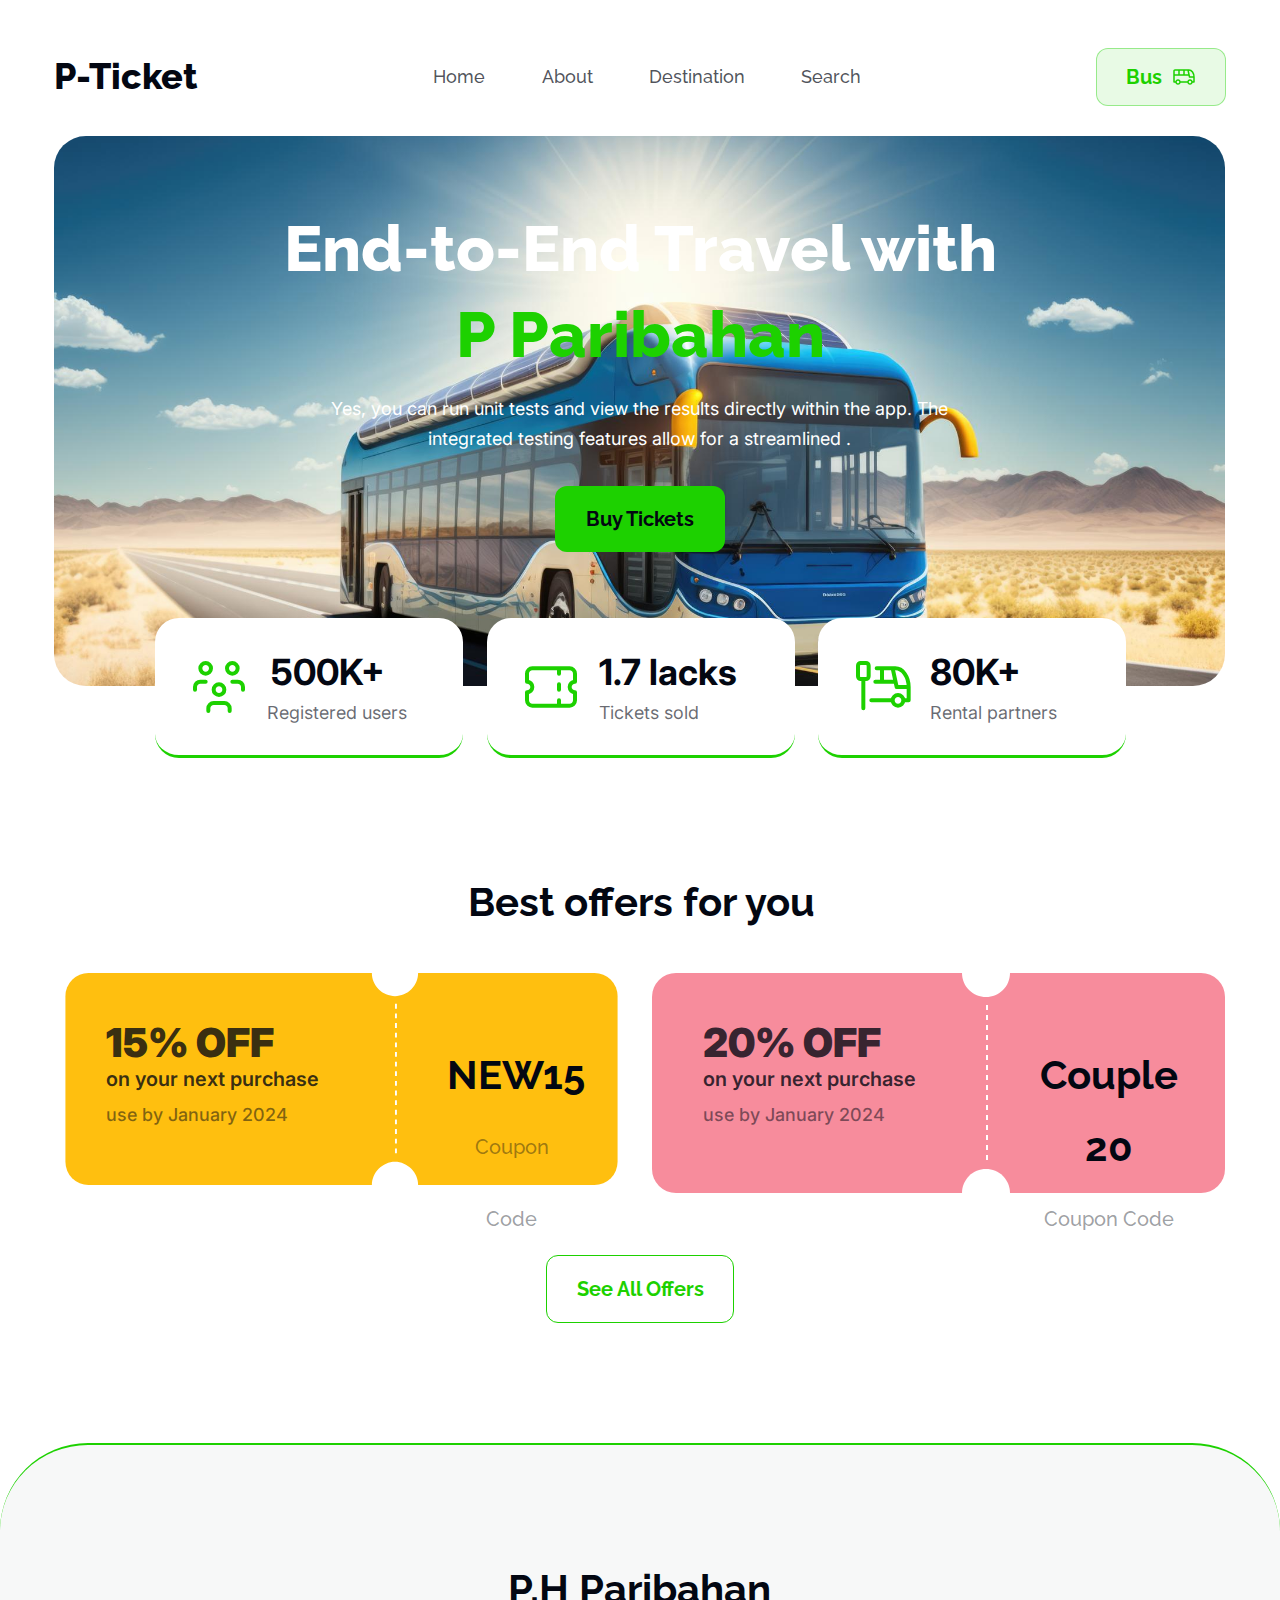
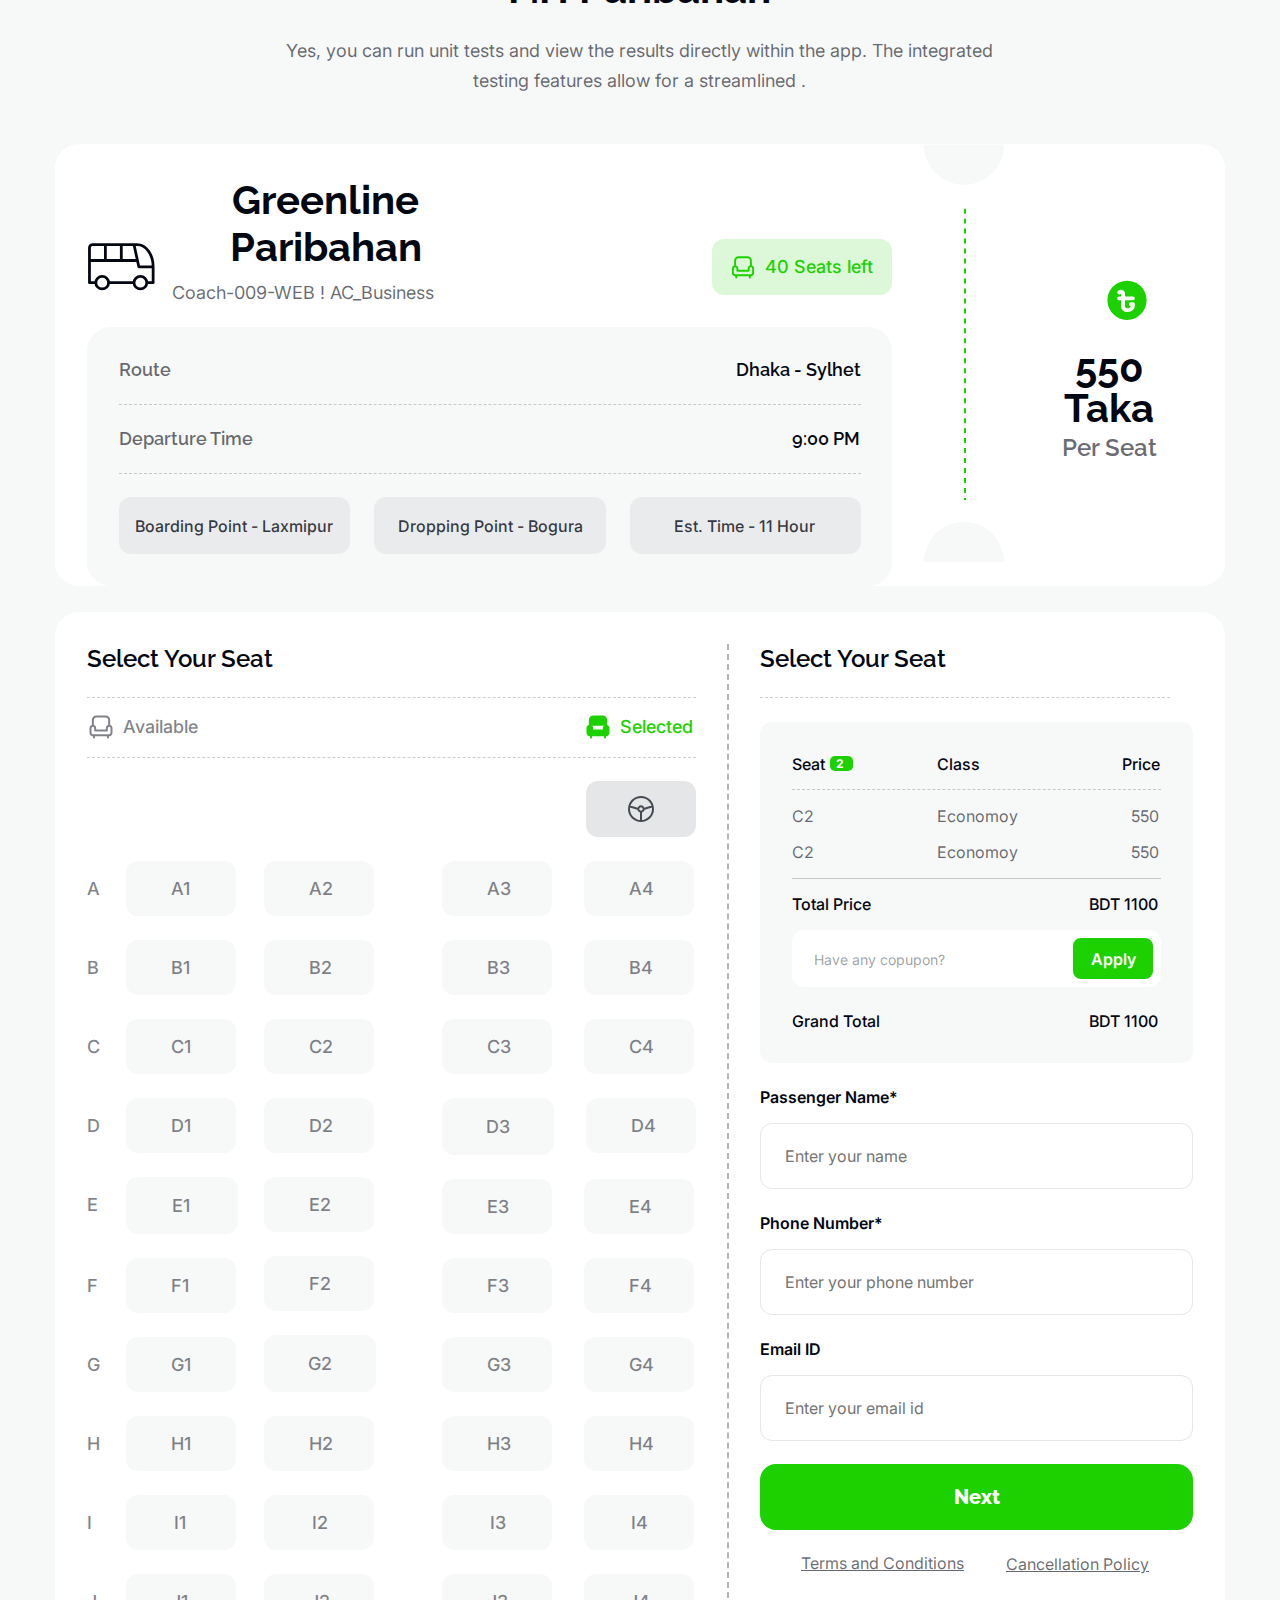
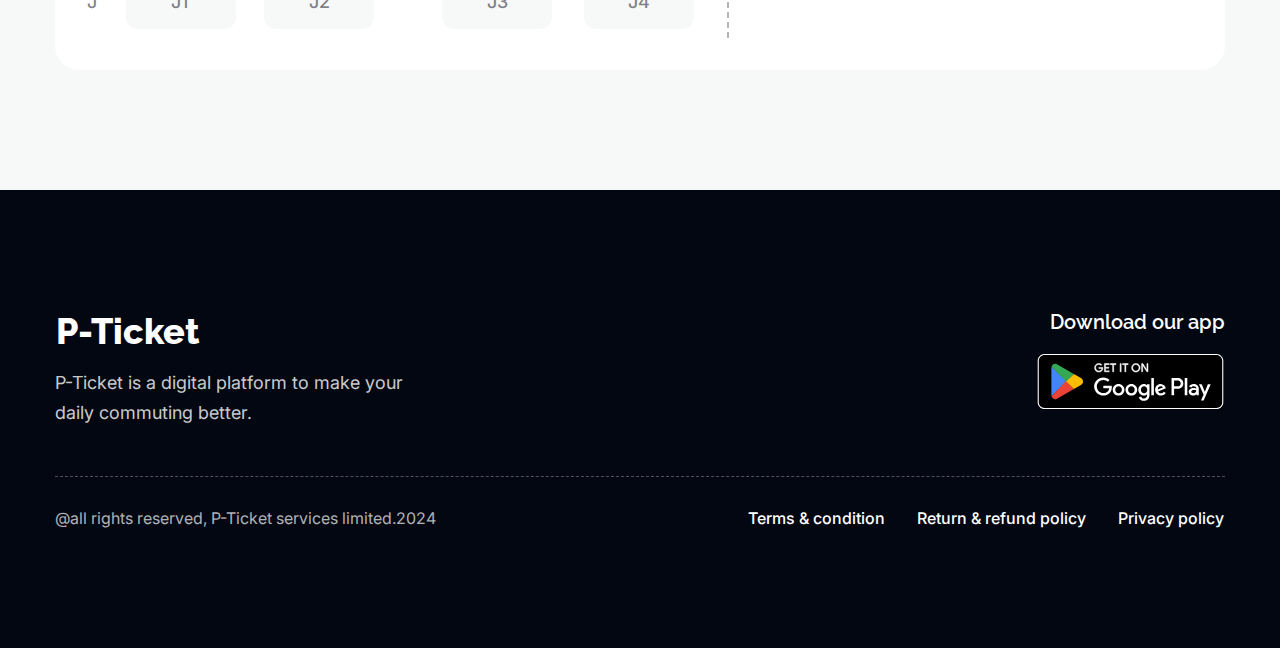
==== commit b439106a: "Update index.html, .gitignore, SUCCESS.html, and success.css" ====
--- a/index.html
+++ b/index.html
@@ -3,9 +3,9 @@
   <head>
     <meta charset="utf-8" />
     <meta name="viewport" content="initial-scale=1, width=device-width" />
-
-    <link rel="stylesheet" href="./global.css" />
-    <link rel="stylesheet" href="./index.css" />
+    <title>P-Ticket</title>
+    <link rel="shortcut icon" href="/images/PTLOGO.ico" type="image/x-icon">
+    <link rel="stylesheet" href="./style.css"/>
     <link
       rel="stylesheet"
       href="https://fonts.googleapis.com/css2?family=Raleway:wght@500;600;700;800&display=swap"
--- a/style.css
+++ b/style.css
@@ -0,0 +1,3916 @@
+body {
+  margin: 0;
+  line-height: normal;
+}
+
+.p-ticket {
+  margin: 0;
+  align-self: stretch;
+  position: relative;
+  font-size: inherit;
+  font-weight: 800;
+  font-family: inherit;
+  white-space: nowrap;
+}
+.output-formatter {
+  width: 144px;
+  display: flex;
+  flex-direction: column;
+  align-items: flex-start;
+  justify-content: flex-start;
+  padding: 7px 0 0;
+  box-sizing: border-box;
+}
+.about,
+.destination,
+.home,
+.search {
+  width: 52px;
+  position: relative;
+  font-weight: 500;
+  display: inline-block;
+  min-width: 52px;
+}
+.destination,
+.search {
+  width: 96px;
+  min-width: 96px;
+}
+.search {
+  width: 59px;
+  min-width: 59px;
+}
+.home-parent,
+.input-processor-inner {
+  margin: 0;
+  display: flex;
+  align-items: flex-start;
+}
+.home-parent {
+  align-self: stretch;
+  flex-direction: row;
+  justify-content: space-between;
+  gap: 20px;
+  text-align: center;
+  font-size: 18px;
+  color: rgba(3, 7, 18, 0.7);
+  font-family: Raleway;
+}
+.input-processor-inner {
+  width: 427px;
+  flex-direction: column;
+  justify-content: flex-start;
+  padding: 18px 0 0;
+  box-sizing: border-box;
+  max-width: 100%;
+}
+.bus,
+.bus-icon {
+  position: relative;
+}
+.bus {
+  width: 36px;
+  font-size: 20px;
+  display: inline-block;
+  font-family: Raleway;
+  color: #1dd100;
+  text-align: center;
+  min-width: 36px;
+  white-space: nowrap;
+}
+.bus-icon {
+  height: 24px;
+  width: 24px;
+  min-height: 24px;
+}
+.bus-parent,
+.condition-splitter,
+.input-processor {
+  display: flex;
+  flex-direction: row;
+  align-items: flex-start;
+}
+.bus-parent {
+  cursor: pointer;
+  border: 1px solid rgba(29, 209, 0, 0.4);
+  padding: 16px 29px;
+  background-color: rgba(29, 209, 0, 0.1);
+  border-radius: 12px;
+  justify-content: flex-start;
+  gap: 10px;
+}
+.bus-parent:hover {
+  background-color: rgba(3, 184, 0, 0.1);
+  border: 1px solid rgba(3, 184, 0, 0.4);
+  box-sizing: border-box;
+}
+.condition-splitter,
+.input-processor {
+  max-width: 100%;
+}
+.input-processor {
+  width: 1173px;
+  justify-content: space-between;
+  gap: 20px;
+}
+.condition-splitter {
+  align-self: stretch;
+  justify-content: center;
+  padding: 0 21px 0 20px;
+  box-sizing: border-box;
+  text-align: center;
+  font-size: 36px;
+  color: #030712;
+  font-family: Raleway;
+}
+.frame-child {
+  height: 550px;
+  width: 1171px;
+  position: absolute;
+  margin: 0 !important;
+  bottom: -308px;
+  left: -215px;
+  border-radius: 32px;
+  object-fit: cover;
+}
+.p-paribahan {
+  color: #1dd100;
+}
+.end-to-end-travel-with-container {
+  margin: 0;
+  flex: 1;
+  position: relative;
+  font-size: inherit;
+  line-height: 86px;
+  font-weight: 800;
+  font-family: inherit;
+  display: inline-block;
+  max-width: 100%;
+  z-index: 1;
+}
+.frame-wrapper,
+.rectangle-parent {
+  display: flex;
+  flex-direction: row;
+  align-items: flex-start;
+  max-width: 100%;
+}
+.rectangle-parent {
+  width: 742px;
+  justify-content: flex-start;
+  position: relative;
+}
+.frame-wrapper {
+  align-self: stretch;
+  justify-content: center;
+  padding: 0 21px 0 20px;
+  box-sizing: border-box;
+  font-family: Raleway;
+}
+.yes-you-can {
+  align-self: stretch;
+  position: relative;
+  line-height: 30px;
+  z-index: 1;
+}
+.buy-tickets {
+  width: 110px;
+  position: relative;
+  font-size: 20px;
+  display: inline-block;
+  font-family: Raleway;
+  color: #030712;
+  text-align: center;
+  min-width: 110px;
+}
+.buy-tickets-wrapper,
+.frame-div {
+  display: flex;
+  flex-direction: row;
+  align-items: flex-start;
+}
+.buy-tickets-wrapper {
+  cursor: pointer;
+  border: 0;
+  padding: 21px 30px;
+  background-color: #1dd100;
+  border-radius: 12px;
+  justify-content: flex-start;
+  white-space: nowrap;
+  z-index: 1;
+}
+.buy-tickets-wrapper:hover {
+  background-color: #03b800;
+}
+.frame-div {
+  align-self: stretch;
+  justify-content: center;
+  padding: 0 20px 0 21px;
+}
+.yes-you-can-run-unit-tests-an-parent {
+  width: 691px;
+  display: flex;
+  flex-direction: column;
+  align-items: flex-end;
+  justify-content: flex-start;
+  gap: 32px;
+  max-width: 100%;
+}
+.frame-container {
+  align-self: stretch;
+  display: flex;
+  flex-direction: row;
+  align-items: flex-start;
+  justify-content: center;
+  padding: 0 22px 50px 20px;
+  box-sizing: border-box;
+  max-width: 100%;
+  font-size: 18px;
+}
+.frame-item {
+  height: 138px;
+  width: 308px;
+  position: relative;
+  border-radius: 24px;
+  background-color: #fff;
+  border-bottom: 3px solid #1dd100;
+  box-sizing: border-box;
+  display: none;
+}
+.people-icon {
+  width: 64px;
+  height: 64px;
+  position: relative;
+  z-index: 1;
+}
+.people-wrapper {
+  display: flex;
+  flex-direction: column;
+  align-items: flex-start;
+  justify-content: flex-start;
+  padding: 5px 0 0;
+}
+.k,
+.registered-users {
+  position: relative;
+  z-index: 1;
+}
+.k {
+  width: 121px;
+  display: inline-block;
+  min-width: 121px;
+}
+.registered-users {
+  font-size: 18px;
+  color: rgba(3, 7, 18, 0.6);
+  text-align: left;
+  white-space: nowrap;
+}
+.lacks-tickets-label {
+  display: flex;
+  flex-direction: column;
+  align-items: flex-start;
+  justify-content: flex-start;
+  gap: 8px;
+}
+.frame-inner,
+.rectangle-group {
+  border-radius: 24px;
+  background-color: #fff;
+  border-bottom: 3px solid #1dd100;
+  box-sizing: border-box;
+}
+.rectangle-group {
+  flex: 1;
+  display: flex;
+  flex-direction: row;
+  align-items: flex-start;
+  justify-content: flex-start;
+  padding: 32px;
+  gap: 16px;
+  min-width: 213px;
+  text-align: center;
+}
+.frame-inner {
+  height: 138px;
+  width: 308px;
+  position: relative;
+  display: none;
+}
+.ticket-cupon-icon {
+  width: 64px;
+  height: 64px;
+  position: relative;
+  z-index: 1;
+}
+.ticket-cupon-wrapper {
+  display: flex;
+  flex-direction: column;
+  align-items: flex-start;
+  justify-content: flex-start;
+  padding: 5px 0 0;
+}
+.lacks,
+.tickets-sold {
+  position: relative;
+  z-index: 1;
+}
+.tickets-sold {
+  font-size: 18px;
+  color: rgba(3, 7, 18, 0.6);
+  display: inline-block;
+  min-width: 103px;
+}
+.lacks-parent {
+  display: flex;
+  flex-direction: column;
+  align-items: flex-start;
+  justify-content: flex-start;
+  gap: 8px;
+}
+.rectangle-container,
+.rectangle-div {
+  border-radius: 24px;
+  background-color: #fff;
+  border-bottom: 3px solid #1dd100;
+  box-sizing: border-box;
+}
+.rectangle-container {
+  flex: 1;
+  display: flex;
+  flex-direction: row;
+  align-items: flex-start;
+  justify-content: flex-start;
+  padding: 32px;
+  gap: 16px;
+  min-width: 213px;
+}
+.rectangle-div {
+  height: 138px;
+  width: 308px;
+  position: relative;
+  display: none;
+}
+.stoppage-icon {
+  width: 64px;
+  height: 64px;
+  position: relative;
+  z-index: 1;
+}
+.stoppage-wrapper {
+  display: flex;
+  flex-direction: column;
+  align-items: flex-start;
+  justify-content: flex-start;
+  padding: 5px 0 0;
+}
+.k1,
+.rental-partners {
+  position: relative;
+  z-index: 1;
+}
+.k1 {
+  display: inline-block;
+  min-width: 97px;
+}
+.rental-partners {
+  font-size: 18px;
+  color: rgba(3, 7, 18, 0.6);
+}
+.frame-group,
+.group-div,
+.k-parent {
+  display: flex;
+  align-items: flex-start;
+}
+.k-parent {
+  flex-direction: column;
+  justify-content: flex-start;
+  gap: 8px;
+}
+.frame-group,
+.group-div {
+  flex-direction: row;
+}
+.group-div {
+  flex: 1;
+  border-radius: 24px;
+  background-color: #fff;
+  border-bottom: 3px solid #1dd100;
+  box-sizing: border-box;
+  justify-content: flex-start;
+  padding: 32px;
+  gap: 16px;
+  min-width: 213px;
+}
+.frame-group {
+  align-self: stretch;
+  flex-wrap: wrap;
+  justify-content: center;
+  gap: 23.5px;
+  z-index: 1;
+  text-align: left;
+  font-size: 36px;
+  color: #030712;
+}
+.frame-parent,
+.landing-page-design-inner {
+  display: flex;
+  align-items: flex-start;
+  max-width: 100%;
+}
+.frame-parent {
+  width: 971px;
+  flex-direction: column;
+  justify-content: flex-start;
+  gap: 16px;
+}
+.landing-page-design-inner {
+  align-self: stretch;
+  flex-direction: row;
+  justify-content: center;
+  padding: 0 20px 20px 21px;
+  box-sizing: border-box;
+  text-align: center;
+  font-size: 64px;
+  color: #fff;
+  font-family: Inter;
+}
+.best-offers-for {
+  margin: 0;
+  width: 347px;
+  position: relative;
+  font-size: inherit;
+  line-height: 47.2px;
+  font-weight: 700;
+  font-family: inherit;
+  display: inline-block;
+}
+.best-offers-for-you-wrapper {
+  align-self: stretch;
+  display: flex;
+  flex-direction: row;
+  align-items: flex-start;
+  justify-content: center;
+  padding: 0 20px 0 23px;
+}
+.group-icon {
+  height: 100%;
+  width: 100%;
+  position: absolute;
+  margin: 0 !important;
+  top: 0;
+  right: 0;
+  bottom: 0;
+  left: 0;
+  max-width: 100%;
+  overflow: hidden;
+  max-height: 100%;
+}
+.off1 {
+  font-weight: 900;
+}
+.off {
+  margin: 0;
+}
+.on-your-next {
+  font-weight: 600;
+}
+.on-your-next-purchase {
+  margin: 0;
+  font-size: 20px;
+}
+.use-by-january {
+  margin: 0;
+  font-size: 18px;
+  font-weight: 500;
+  color: rgba(3, 7, 18, 0.5);
+}
+.off-on-your-container {
+  position: relative;
+  line-height: 36px;
+  display: inline-block;
+  min-width: 216px;
+  z-index: 1;
+}
+.new15 {
+  margin: 0;
+}
+.coupon-code {
+  margin: 0;
+  font-size: 20px;
+  font-weight: 500;
+  color: rgba(3, 7, 18, 0.4);
+}
+.new15-coupon-code-container {
+  align-self: stretch;
+  height: 88px;
+  position: relative;
+  line-height: 180%;
+  display: inline-block;
+  z-index: 1;
+}
+.new15-coupon-code-wrapper {
+  width: 129px;
+  display: flex;
+  flex-direction: column;
+  align-items: flex-start;
+  justify-content: flex-start;
+  padding: 14px 0 0;
+  box-sizing: border-box;
+  min-width: 129px;
+  text-align: center;
+  font-size: var(--font-size-13xl);
+  color: #030712;
+  font-family: Raleway;
+}
+.frame-child1,
+.frame-parent3 {
+  position: relative;
+  max-width: 100%;
+}
+.frame-parent3 {
+  flex: 0.9711;
+  display: flex;
+  flex-direction: row;
+  align-items: flex-start;
+  justify-content: space-between;
+  padding: 52px 52px 52px 51px;
+  box-sizing: border-box;
+  min-width: 372px;
+  gap: 20px;
+}
+.frame-child1 {
+  align-self: stretch;
+  width: 573px;
+  border-radius: 24px;
+  background-color: #f78c9c;
+  display: none;
+}
+.off3 {
+  font-weight: 900;
+}
+.off2 {
+  margin: 0;
+}
+.on-your-next1 {
+  font-weight: 600;
+}
+.on-your-next-purchase1 {
+  margin: 0;
+  font-size: 20px;
+}
+.use-by-january1 {
+  margin: 0;
+  font-size: 18px;
+  font-weight: 500;
+  color: rgba(3, 7, 18, 0.5);
+}
+.off-on-your-container1 {
+  position: relative;
+  line-height: 36px;
+  z-index: 1;
+}
+.off-on-your-next-purchase-use-wrapper {
+  flex: 1;
+  display: flex;
+  flex-direction: column;
+  align-items: flex-start;
+  justify-content: flex-start;
+  padding: 52px 20px 0 0;
+  box-sizing: border-box;
+  min-width: 155px;
+}
+.cupon-devider-icon {
+  height: 220px;
+  width: 48px;
+  position: relative;
+  z-index: 1;
+}
+.couple-20 {
+  margin: 0;
+}
+.coupon-code1 {
+  margin: 0;
+  font-size: 20px;
+  font-weight: 500;
+  color: rgba(3, 7, 18, 0.4);
+}
+.couple-20-coupon-container {
+  align-self: stretch;
+  height: 88px;
+  position: relative;
+  line-height: 180%;
+  display: inline-block;
+  z-index: 1;
+}
+.couple-20-coupon-code-wrapper {
+  width: 157px;
+  display: flex;
+  flex-direction: column;
+  align-items: flex-start;
+  justify-content: flex-start;
+  padding: 66px 0 0;
+  box-sizing: border-box;
+  text-align: center;
+  font-size: var(--font-size-13xl);
+  color: #030712;
+  font-family: Raleway;
+}
+.frame-parent2,
+.rectangle-parent1 {
+  display: flex;
+  flex-direction: row;
+  align-items: flex-start;
+  box-sizing: border-box;
+  max-width: 100%;
+}
+.rectangle-parent1 {
+  flex: 1;
+  border-radius: 24px;
+  background-color: #f78c9c;
+  justify-content: flex-start;
+  padding: 0 38px 0 51px;
+  gap: 20px;
+  min-width: 372px;
+}
+.frame-parent2 {
+  align-self: stretch;
+  justify-content: center;
+  padding: 0 0 14px;
+  gap: 24px;
+  text-align: left;
+  color: rgba(3, 7, 18, 0.8);
+  font-family: Inter;
+}
+.see-all-offers {
+  width: 129px;
+  position: relative;
+  font-size: 20px;
+  line-height: 24px;
+  display: inline-block;
+  font-family: Raleway;
+  color: #1dd100;
+  text-align: center;
+  min-width: 129px;
+}
+.frame-wrapper1,
+.see-all-offers-wrapper {
+  display: flex;
+  flex-direction: row;
+  align-items: flex-start;
+}
+.see-all-offers-wrapper {
+  cursor: pointer;
+  border: 1px solid #1dd100;
+  padding: 21px 28px 21px 29px;
+  background-color: transparent;
+  border-radius: 12px;
+  justify-content: flex-start;
+  white-space: nowrap;
+}
+.see-all-offers-wrapper:hover {
+  background-color: rgba(3, 184, 0, 0.09);
+  border: 1px solid #03b800;
+  box-sizing: border-box;
+}
+.frame-wrapper1 {
+  align-self: stretch;
+  justify-content: center;
+  padding: 0 20px;
+}
+.frame-parent1 {
+  width: 1170px;
+  display: flex;
+  flex-direction: column;
+  align-items: flex-end;
+  justify-content: flex-start;
+  gap: 48px;
+  max-width: 100%;
+}
+.landing-page-design-child {
+  align-self: stretch;
+  display: flex;
+  flex-direction: row;
+  align-items: flex-start;
+  justify-content: center;
+  padding: 0 20px 20px;
+  box-sizing: border-box;
+  max-width: 100%;
+  text-align: center;
+  font-size: 40px;
+  color: #030712;
+  font-family: Raleway;
+}
+.frame-child2 {
+  width: 1440px;
+  height: 2208px;
+  position: relative;
+  border-radius: 88px 88px 0 0;
+  background-color: #f7f8f8;
+  border-top: 2px solid #1dd100;
+  box-sizing: border-box;
+  display: none;
+  max-width: 100%;
+}
+.ph-paribahan {
+  margin: 0;
+  width: 264px;
+  position: relative;
+  font-size: inherit;
+  font-weight: 700;
+  font-family: inherit;
+  display: inline-block;
+  z-index: 1;
+}
+.ph-paribahan-wrapper {
+  align-self: stretch;
+  display: flex;
+  flex-direction: row;
+  align-items: flex-start;
+  justify-content: center;
+  padding: 0 20px;
+}
+.yes-you-can1 {
+  align-self: stretch;
+  position: relative;
+  font-size: 18px;
+  line-height: 30px;
+  font-family: Inter;
+  color: rgba(3, 7, 18, 0.6);
+  z-index: 1;
+}
+.frame-parent4,
+.frame-wrapper2 {
+  display: flex;
+  align-items: flex-start;
+  max-width: 100%;
+}
+.frame-parent4 {
+  width: 736px;
+  flex-direction: column;
+  justify-content: flex-start;
+  gap: 24px;
+}
+.frame-wrapper2 {
+  width: 1170px;
+  flex-direction: row;
+  justify-content: center;
+  padding: 0 2px 0 0;
+  box-sizing: border-box;
+}
+.bus-logo-icon,
+.condition-set-child {
+  align-self: stretch;
+  position: relative;
+  max-width: 100%;
+}
+.condition-set-child {
+  width: 1170px;
+  border-radius: 24px;
+  background-color: #fff;
+  display: none;
+}
+.bus-logo-icon {
+  height: 48px;
+  overflow: hidden;
+  flex-shrink: 0;
+  debug_commit: f6aba90;
+  z-index: 2;
+}
+.bus-logo-wrapper {
+  width: 68.6px;
+  display: flex;
+  flex-direction: column;
+  align-items: flex-start;
+  justify-content: flex-end;
+  padding: 0 0 12px;
+  box-sizing: border-box;
+}
+.greenline-paribahan {
+  margin: 0;
+  align-self: stretch;
+  font-size: inherit;
+  font-weight: 700;
+  font-family: inherit;
+}
+.coach-009-web-ac-business,
+.greenline-paribahan {
+  position: relative;
+  z-index: 2;
+}
+.coach-009-web-ac-business-wrapper {
+  display: flex;
+  flex-direction: row;
+  align-items: flex-start;
+  justify-content: flex-start;
+  padding: 0 2px;
+  text-align: left;
+  font-size: 18px;
+  color: rgba(3, 7, 18, 0.6);
+  font-family: Inter;
+}
+.greenline-paribahan-parent {
+  flex: 1;
+  display: flex;
+  flex-direction: column;
+  align-items: flex-start;
+  justify-content: flex-start;
+  gap: 12px;
+  min-width: 203px;
+  flex-shrink: 0;
+  debug_commit: f6aba90;
+}
+.frame-parent7 {
+  width: 394.6px;
+  display: flex;
+  flex-direction: row;
+  align-items: flex-end;
+  justify-content: flex-start;
+  gap: 14px;
+  max-width: 100%;
+}
+.frame-child3 {
+  height: 56px;
+  width: 180px;
+  position: relative;
+  border-radius: 12px;
+  background-color: rgba(29, 209, 0, 0.15);
+  display: none;
+}
+.seat-green-icon {
+  height: 28px;
+  width: 28px;
+  position: relative;
+  min-height: 28px;
+  z-index: 1;
+}
+.seats-left {
+  position: relative;
+  font-size: 18px;
+  font-weight: 500;
+  font-family: Inter;
+  color: #1dd100;
+  text-align: left;
+  display: inline-block;
+  min-width: 110px;
+  z-index: 1;
+}
+.seats-left-wrapper {
+  flex-direction: column;
+  justify-content: flex-start;
+  padding: 3px 0 0;
+}
+.frame-wrapper3,
+.group-button,
+.seats-left-wrapper {
+  display: flex;
+  align-items: flex-start;
+}
+.group-button {
+  cursor: pointer;
+  border: 0;
+  padding: 14px 17px;
+  background-color: rgba(29, 209, 0, 0.15);
+  border-radius: 12px;
+  flex-direction: row;
+  justify-content: flex-start;
+  gap: 8px;
+  z-index: 2;
+}
+.frame-wrapper3 {
+  flex-direction: column;
+  justify-content: flex-end;
+  padding: 0 0 8px;
+}
+.frame-parent6 {
+  align-self: stretch;
+  display: flex;
+  flex-direction: row;
+  align-items: flex-end;
+  justify-content: space-between;
+  max-width: 100%;
+  gap: 20px;
+}
+.frame-child4 {
+  width: 808px;
+  height: 258px;
+  position: relative;
+  border-radius: 24px;
+  background-color: #f7f8f8;
+  display: none;
+  max-width: 100%;
+}
+.dhaka-sylhet,
+.route {
+  position: relative;
+  font-weight: 600;
+  display: inline-block;
+  min-width: 51px;
+  z-index: 3;
+}
+.dhaka-sylhet {
+  color: #030712;
+  min-width: 125px;
+}
+.route-parent {
+  align-self: stretch;
+  display: flex;
+  flex-direction: row;
+  align-items: flex-start;
+  justify-content: space-between;
+  gap: 20px;
+}
+.next-btn {
+  align-self: stretch;
+  height: 1px;
+  position: relative;
+  border-top: 1px dashed rgba(3, 7, 18, 0.2);
+  box-sizing: border-box;
+  z-index: 3;
+}
+.departure-time,
+.pm {
+  position: relative;
+  font-weight: 600;
+  z-index: 3;
+}
+.pm {
+  color: #030712;
+  display: inline-block;
+  min-width: 69px;
+  white-space: nowrap;
+}
+.next-btn1 {
+  align-self: stretch;
+  display: flex;
+  flex-direction: row;
+  align-items: flex-start;
+  justify-content: space-between;
+  gap: 20px;
+}
+.next-btn2 {
+  align-self: stretch;
+  height: 1px;
+  position: relative;
+  border-top: 1px dashed rgba(3, 7, 18, 0.2);
+  box-sizing: border-box;
+  z-index: 3;
+}
+.frame-child5 {
+  height: 56px;
+  width: 232px;
+  position: relative;
+  border-radius: 12px;
+  background-color: rgba(3, 7, 18, 0.05);
+  display: none;
+}
+.boarding-point- {
+  position: relative;
+  font-size: 16px;
+  font-weight: 500;
+  font-family: Inter;
+  color: rgba(3, 7, 18, 0.8);
+  text-align: left;
+  z-index: 1;
+}
+.frame-child6,
+.rectangle-parent4 {
+  border-radius: 12px;
+  background-color: rgba(3, 7, 18, 0.05);
+}
+.rectangle-parent4 {
+  cursor: pointer;
+  border: 0;
+  padding: 19px 16px 18px;
+  flex: 1;
+  display: flex;
+  flex-direction: row;
+  align-items: flex-start;
+  justify-content: flex-start;
+  box-sizing: border-box;
+  min-width: 174px;
+  white-space: nowrap;
+}
+.rectangle-parent4:hover,
+.rectangle-parent5:hover {
+  background-color: rgba(54, 59, 69, 0.05);
+}
+.frame-child6 {
+  height: 56px;
+  width: 232px;
+  position: relative;
+  display: none;
+}
+.dropping-point- {
+  position: relative;
+  font-size: 16px;
+  font-weight: 500;
+  font-family: Inter;
+  color: rgba(3, 7, 18, 0.8);
+  text-align: left;
+  z-index: 1;
+}
+.frame-child7,
+.rectangle-parent5 {
+  border-radius: 12px;
+  background-color: rgba(3, 7, 18, 0.05);
+}
+.rectangle-parent5 {
+  cursor: pointer;
+  border: 0;
+  padding: 19px 23px 18px
+    24px;
+  flex: 0.925;
+  display: flex;
+  flex-direction: row;
+  align-items: flex-start;
+  justify-content: flex-start;
+  box-sizing: border-box;
+  min-width: 174px;
+  white-space: nowrap;
+}
+.frame-child7 {
+  height: 56px;
+  width: 232px;
+  position: relative;
+  display: none;
+}
+.est-time- {
+  position: relative;
+  font-weight: 500;
+  z-index: 1;
+}
+.frame-parent8,
+.rectangle-parent6 {
+  display: flex;
+  flex-direction: row;
+  align-items: flex-start;
+  justify-content: flex-start;
+}
+.rectangle-parent6 {
+  flex: 0.72;
+  border-radius: 12px;
+  background-color: rgba(3, 7, 18, 0.05);
+  padding: 19px 44px 18px;
+  box-sizing: border-box;
+  min-width: 174px;
+  white-space: nowrap;
+}
+.frame-parent8 {
+  align-self: stretch;
+  gap: 24px;
+  z-index: 3;
+  font-size: 16px;
+  color: rgba(3, 7, 18, 0.8);
+  font-family: Inter;
+}
+.rectangle-parent3 {
+  align-self: stretch;
+  border-radius: 24px;
+  background-color: #f7f8f8;
+  padding: 32px 31px 32px 32px;
+  box-sizing: border-box;
+  gap: 23.5px;
+  z-index: 2;
+  text-align: left;
+  font-size: 18px;
+  color: rgba(3, 7, 18, 0.6);
+}
+.condition-set-inner,
+.frame-parent5,
+.rectangle-parent3 {
+  display: flex;
+  flex-direction: column;
+  align-items: flex-start;
+  justify-content: flex-start;
+  max-width: 100%;
+}
+.frame-parent5 {
+  align-self: stretch;
+  gap: 24px;
+}
+.condition-set-inner {
+  width: 808px;
+  padding: 32px 0 0;
+  box-sizing: border-box;
+}
+.fare-icon,
+.info-devider-icon {
+  height: 418.2px;
+  width: 80px;
+  position: relative;
+  z-index: 2;
+}
+.fare-icon {
+  height: 48px;
+  width: 48px;
+}
+.fare-wrapper {
+  display: flex;
+  flex-direction: row;
+  align-items: flex-start;
+  justify-content: flex-end;
+  padding: 0 42px 0 43px;
+}
+.taka {
+  margin: 0;
+}
+.per-seat {
+  margin: 0;
+  font-size: 24px;
+  font-weight: 600;
+  color: rgba(3, 7, 18, 0.6);
+}
+.taka-per-seat-container {
+  height: 83px;
+  position: relative;
+  line-height: 40px;
+  display: inline-block;
+  z-index: 2;
+}
+.frame-parent9 {
+  flex-direction: column;
+  align-items: flex-end;
+  gap: 24px;
+}
+.frame-parent9,
+.frame-wrapper4,
+.info-devider-parent {
+  display: flex;
+  justify-content: flex-start;
+}
+.frame-wrapper4 {
+  height: 286.2px;
+  flex-direction: column;
+  align-items: flex-start;
+}
+.info-devider-parent {
+  flex-direction: row;
+  align-items: flex-end;
+  gap: 22px;
+}
+.condition-set,
+.frame-child8 {
+  border-radius: 24px;
+  background-color: #fff;
+  max-width: 100%;
+}
+.condition-set {
+  align-self: stretch;
+  display: flex;
+  flex-direction: row;
+  align-items: flex-start;
+  justify-content: flex-start;
+  padding: 0 32px;
+  box-sizing: border-box;
+  gap: 32px;
+  z-index: 1;
+}
+.frame-child8 {
+  height: 1056px;
+  width: 1170px;
+  position: relative;
+  display: none;
+}
+.select-your-seat {
+  width: 186px;
+  position: relative;
+  font-weight: 600;
+  display: inline-block;
+  z-index: 2;
+}
+.select-your-seat-wrapper {
+  align-self: stretch;
+  display: flex;
+  flex-direction: row;
+  align-items: flex-start;
+  justify-content: flex-start;
+  text-align: center;
+  font-size: 24px;
+  color: #030712;
+  font-family: Raleway;
+}
+.line-div {
+  align-self: stretch;
+  height: 1px;
+  border-top: 1px dashed rgba(3, 7, 18, 0.2);
+  box-sizing: border-box;
+}
+.available,
+.frame-child9,
+.line-div {
+  position: relative;
+  z-index: 2;
+}
+.frame-child9 {
+  height: 28px;
+  width: 28px;
+  min-height: 28px;
+}
+.available {
+  font-weight: 500;
+  display: inline-block;
+  min-width: 78px;
+}
+.available-wrapper,
+.frame-parent12 {
+  display: flex;
+  align-items: flex-start;
+  justify-content: flex-start;
+}
+.available-wrapper {
+  flex-direction: column;
+  padding: 3px 0 0;
+}
+.frame-parent12 {
+  flex-direction: row;
+  gap: 8px;
+}
+.seat-green-fill-icon {
+  height: 28px;
+  width: 28px;
+  position: relative;
+  min-height: 28px;
+  z-index: 2;
+}
+.selected {
+  position: relative;
+  font-weight: 500;
+  display: inline-block;
+  min-width: 76px;
+  z-index: 2;
+}
+.selected-wrapper {
+  display: flex;
+  flex-direction: column;
+  align-items: flex-start;
+  justify-content: flex-start;
+  padding: 3px 0 0;
+}
+.frame-parent11,
+.seat-green-fill-parent {
+  display: flex;
+  flex-direction: row;
+  align-items: flex-start;
+}
+.seat-green-fill-parent {
+  justify-content: flex-start;
+  gap: 8px;
+  color: #1dd100;
+}
+.frame-parent11 {
+  align-self: stretch;
+  justify-content: space-between;
+  gap: 20px;
+}
+.frame-child10 {
+  align-self: stretch;
+  height: 1px;
+  position: relative;
+  border-top: 1px dashed rgba(3, 7, 18, 0.2);
+  box-sizing: border-box;
+  z-index: 2;
+}
+.line-parent {
+  align-self: stretch;
+  display: flex;
+  flex-direction: column;
+  align-items: flex-start;
+  justify-content: flex-start;
+  gap: 15.5px;
+}
+.frame-child11 {
+  height: 56px;
+  width: 110px;
+  position: relative;
+  border-radius: 12px;
+  background-color: rgba(3, 7, 18, 0.1);
+  display: none;
+}
+.wheel-icon {
+  height: 32px;
+  width: 32px;
+  position: relative;
+  z-index: 1;
+}
+.rectangle-parent8 {
+  cursor: pointer;
+  border: 0;
+  padding: 12px 39px;
+  background-color: rgba(3, 7, 18, 0.1);
+  border-radius: 12px;
+  display: flex;
+  flex-direction: row;
+  align-items: flex-start;
+  justify-content: flex-start;
+  z-index: 2;
+}
+.a {
+  position: relative;
+  font-weight: 500;
+  display: inline-block;
+  min-width: 13px;
+  z-index: 2;
+}
+.linked-components {
+  display: flex;
+  flex-direction: column;
+  align-items: flex-start;
+  justify-content: flex-start;
+  padding: 17px 0 0;
+}
+.frame-child12 {
+  height: 56px;
+  width: 110px;
+  position: relative;
+  border-radius: 12px;
+  background-color: #f7f8f8;
+  display: none;
+}
+.a1 {
+  position: relative;
+  font-size: 18px;
+  font-weight: 500;
+  font-family: Inter;
+  color: rgba(3, 7, 18, 0.5);
+  text-align: left;
+  display: inline-block;
+  min-width: 21px;
+  z-index: 1;
+}
+.rectangle-parent9,
+.reusable-components {
+  display: flex;
+  flex-direction: row;
+  align-items: flex-start;
+  justify-content: flex-start;
+}
+.rectangle-parent9 {
+  cursor: pointer;
+  border: 0;
+  padding: 17px 44px 17px
+    45px;
+  background-color: #f7f8f8;
+  flex: 1;
+  border-radius: 12px;
+  z-index: 2;
+}
+.rectangle-parent10:hover,
+.rectangle-parent11:hover,
+.rectangle-parent12:hover,
+.rectangle-parent9:hover {
+  background-color: #dedede;
+}
+.reusable-components {
+  align-self: stretch;
+  gap: 26px;
+}
+.b {
+  position: relative;
+  font-weight: 500;
+  display: inline-block;
+  min-width: 12px;
+  z-index: 2;
+}
+.b-wrapper {
+  display: flex;
+  flex-direction: column;
+  align-items: flex-start;
+  justify-content: flex-start;
+  padding: 17px 0 0;
+}
+.frame-child13 {
+  height: 56px;
+  width: 110px;
+  position: relative;
+  border-radius: 12px;
+  background-color: #f7f8f8;
+  display: none;
+}
+.b1 {
+  position: relative;
+  font-size: 18px;
+  font-weight: 500;
+  font-family: Inter;
+  color: rgba(3, 7, 18, 0.5);
+  text-align: left;
+  display: inline-block;
+  min-width: 21px;
+  z-index: 1;
+}
+.rectangle-parent10,
+.reusable-components1 {
+  display: flex;
+  flex-direction: row;
+  align-items: flex-start;
+  justify-content: flex-start;
+}
+.rectangle-parent10 {
+  cursor: pointer;
+  border: 0;
+  padding: 17px 44px 17px
+    45px;
+  background-color: #f7f8f8;
+  flex: 1;
+  border-radius: 12px;
+  z-index: 2;
+}
+.reusable-components1 {
+  align-self: stretch;
+  gap: 27px;
+}
+.c {
+  position: relative;
+  font-weight: 500;
+  display: inline-block;
+  min-width: 14px;
+  z-index: 2;
+}
+.c-wrapper {
+  display: flex;
+  flex-direction: column;
+  align-items: flex-start;
+  justify-content: flex-start;
+  padding: 17px 0 0;
+}
+.frame-child14 {
+  height: 56px;
+  width: 110px;
+  position: relative;
+  border-radius: 12px;
+  background-color: #f7f8f8;
+  display: none;
+}
+.c1 {
+  position: relative;
+  font-size: 18px;
+  font-weight: 500;
+  font-family: Inter;
+  color: rgba(3, 7, 18, 0.5);
+  text-align: left;
+  display: inline-block;
+  min-width: 22px;
+  z-index: 1;
+}
+.rectangle-parent11,
+.reusable-components2 {
+  display: flex;
+  flex-direction: row;
+  align-items: flex-start;
+  justify-content: flex-start;
+}
+.rectangle-parent11 {
+  cursor: pointer;
+  border: 0;
+  padding: 17px 43px 17px
+    45px;
+  background-color: #f7f8f8;
+  flex: 1;
+  border-radius: 12px;
+  z-index: 2;
+}
+.reusable-components2 {
+  align-self: stretch;
+  gap: 25px;
+}
+.d {
+  position: relative;
+  font-weight: 500;
+  display: inline-block;
+  min-width: 13px;
+  z-index: 2;
+}
+.d-wrapper {
+  display: flex;
+  flex-direction: column;
+  align-items: flex-start;
+  justify-content: flex-start;
+  padding: 17px 0 0;
+}
+.frame-child15 {
+  height: 56px;
+  width: 110px;
+  position: relative;
+  border-radius: 12px;
+  background-color: #f7f8f8;
+  display: none;
+}
+.d1 {
+  position: relative;
+  font-size: 18px;
+  font-weight: 500;
+  font-family: Inter;
+  color: rgba(3, 7, 18, 0.5);
+  text-align: left;
+  display: inline-block;
+  min-width: 22px;
+  z-index: 1;
+}
+.rectangle-parent12,
+.reusable-components3 {
+  display: flex;
+  flex-direction: row;
+  align-items: flex-start;
+  justify-content: flex-start;
+}
+.rectangle-parent12 {
+  cursor: pointer;
+  border: 0;
+  padding: 17px 43px 17px
+    45px;
+  background-color: #f7f8f8;
+  flex: 1;
+  border-radius: 12px;
+  z-index: 2;
+}
+.reusable-components3 {
+  align-self: stretch;
+  gap: 26px;
+}
+.e {
+  position: relative;
+  font-weight: 500;
+  display: inline-block;
+  min-width: 11px;
+  z-index: 2;
+}
+.e-wrapper {
+  display: flex;
+  flex-direction: column;
+  align-items: flex-start;
+  justify-content: flex-start;
+  padding: 17px 0 0;
+}
+.frame-child16 {
+  height: 56px;
+  width: 110px;
+  position: relative;
+  border-radius: 12px;
+  background-color: #1dd100;
+  border: 1px solid #1dd100;
+  box-sizing: border-box;
+  display: none;
+}
+.e1 {
+  position: relative;
+  font-size: 18px;
+  font-weight: 500;
+  font-family: Inter;
+  color: rgba(3, 7, 18, 0.5);
+  text-align: left;
+  display: inline-block;
+  min-width: 20px;
+  z-index: 1;
+}
+.rectangle-parent13,
+.reusable-components4 {
+  display: flex;
+  flex-direction: row;
+  align-items: flex-start;
+  justify-content: flex-start;
+}
+.rectangle-parent13 {
+  cursor: pointer;
+  border: 1px solid #f7f8f8;
+  padding: 17px 45px;
+  background-color: #f7f8f8;
+  flex: 1;
+  border-radius: 12px;
+  z-index: 2;
+}
+.rectangle-parent13:hover {
+  background-color: #dedede;
+  border: 1px solid #dedede;
+  box-sizing: border-box;
+}
+.reusable-components4 {
+  align-self: stretch;
+  gap: 28px;
+}
+.f,
+.g,
+.h,
+.i,
+.j {
+  position: relative;
+  font-weight: 500;
+  display: inline-block;
+  min-width: 11px;
+  z-index: 2;
+}
+.g,
+.h,
+.i,
+.j {
+  min-width: 14px;
+}
+.i,
+.j {
+  min-width: 5px;
+}
+.j {
+  min-width: 10px;
+}
+.f-parent,
+.shape-container-inner {
+  display: flex;
+  flex-direction: column;
+  align-items: flex-start;
+  justify-content: flex-start;
+}
+.f-parent {
+  gap: 58px;
+}
+.shape-container-inner {
+  padding: 17px 0 0;
+}
+.frame-child17 {
+  height: 56px;
+  width: 110px;
+  position: relative;
+  border-radius: 12px;
+  background-color: #f7f8f8;
+  display: none;
+}
+.f1 {
+  position: relative;
+  font-size: 18px;
+  font-weight: 500;
+  font-family: Inter;
+  color: rgba(3, 7, 18, 0.5);
+  text-align: left;
+  display: inline-block;
+  min-width: 20px;
+  z-index: 1;
+}
+.frame-child18,
+.rectangle-parent14 {
+  border-radius: 12px;
+  background-color: #f7f8f8;
+}
+.rectangle-parent14 {
+  cursor: pointer;
+  border: 0;
+  padding: 17px 45px;
+  align-self: stretch;
+  display: flex;
+  flex-direction: row;
+  align-items: flex-start;
+  justify-content: flex-start;
+  z-index: 2;
+}
+.rectangle-parent14:hover,
+.rectangle-parent15:hover,
+.rectangle-parent16:hover,
+.rectangle-parent17:hover,
+.rectangle-parent18:hover,
+.rectangle-parent19:hover,
+.rectangle-parent20:hover,
+.rectangle-parent21:hover,
+.rectangle-parent22:hover,
+.rectangle-parent23:hover,
+.rectangle-parent24:hover {
+  background-color: #dedede;
+}
+.frame-child18 {
+  height: 56px;
+  width: 110px;
+  position: relative;
+  display: none;
+}
+.g1 {
+  position: relative;
+  font-size: 18px;
+  font-weight: 500;
+  font-family: Inter;
+  color: rgba(3, 7, 18, 0.5);
+  text-align: left;
+  display: inline-block;
+  min-width: 22px;
+  z-index: 1;
+}
+.frame-child19,
+.rectangle-parent15 {
+  border-radius: 12px;
+  background-color: #f7f8f8;
+}
+.rectangle-parent15 {
+  cursor: pointer;
+  border: 0;
+  padding: 17px 43px 17px
+    45px;
+  align-self: stretch;
+  display: flex;
+  flex-direction: row;
+  align-items: flex-start;
+  justify-content: flex-start;
+  z-index: 2;
+}
+.frame-child19 {
+  height: 56px;
+  width: 110px;
+  position: relative;
+  display: none;
+}
+.h1 {
+  position: relative;
+  font-size: 18px;
+  font-weight: 500;
+  font-family: Inter;
+  color: rgba(3, 7, 18, 0.5);
+  text-align: left;
+  display: inline-block;
+  min-width: 22px;
+  z-index: 1;
+}
+.frame-child20,
+.rectangle-parent16 {
+  border-radius: 12px;
+  background-color: #f7f8f8;
+}
+.rectangle-parent16 {
+  cursor: pointer;
+  border: 0;
+  padding: 17px 43px 17px
+    45px;
+  align-self: stretch;
+  display: flex;
+  flex-direction: row;
+  align-items: flex-start;
+  justify-content: flex-start;
+  z-index: 2;
+}
+.frame-child20 {
+  height: 56px;
+  width: 110px;
+  position: relative;
+  display: none;
+}
+.i1 {
+  position: relative;
+  font-size: 18px;
+  font-weight: 500;
+  font-family: Inter;
+  color: rgba(3, 7, 18, 0.5);
+  text-align: left;
+  display: inline-block;
+  min-width: 14px;
+  z-index: 1;
+}
+.frame-child21,
+.rectangle-parent17 {
+  border-radius: 12px;
+  background-color: #f7f8f8;
+}
+.rectangle-parent17 {
+  cursor: pointer;
+  border: 0;
+  padding: 17px 48px;
+  align-self: stretch;
+  display: flex;
+  flex-direction: row;
+  align-items: flex-start;
+  justify-content: flex-start;
+  z-index: 2;
+}
+.frame-child21 {
+  height: 56px;
+  width: 110px;
+  position: relative;
+  display: none;
+}
+.j1 {
+  position: relative;
+  font-size: 18px;
+  font-weight: 500;
+  font-family: Inter;
+  color: rgba(3, 7, 18, 0.5);
+  text-align: left;
+  display: inline-block;
+  min-width: 19px;
+  z-index: 1;
+}
+.rectangle-parent18 {
+  cursor: pointer;
+  border: 0;
+  padding: 17px 45px;
+  background-color: #f7f8f8;
+  align-self: stretch;
+  border-radius: 12px;
+  display: flex;
+  flex-direction: row;
+  align-items: flex-start;
+  justify-content: flex-start;
+  z-index: 2;
+}
+.seat-selection {
+  flex: 1;
+  flex-direction: column;
+  gap: 24px;
+}
+.seat-selection,
+.shape-container,
+.shared-components {
+  display: flex;
+  align-items: flex-start;
+  justify-content: flex-start;
+}
+.shape-container {
+  align-self: stretch;
+  flex-direction: row;
+  gap: 25px;
+}
+.shared-components {
+  flex: 1;
+  flex-direction: column;
+  gap: 24px;
+  min-width: 97px;
+}
+.frame-child22 {
+  height: 56px;
+  width: 110px;
+  position: relative;
+  border-radius: 12px;
+  background-color: #f7f8f8;
+  display: none;
+}
+.a2 {
+  position: relative;
+  font-size: 18px;
+  font-weight: 500;
+  font-family: Inter;
+  color: rgba(3, 7, 18, 0.5);
+  text-align: left;
+  display: inline-block;
+  min-width: 24px;
+  z-index: 1;
+}
+.frame-child23,
+.rectangle-parent19 {
+  border-radius: 12px;
+  background-color: #f7f8f8;
+}
+.rectangle-parent19 {
+  cursor: pointer;
+  border: 0;
+  padding: 17px 41px 17px
+    45px;
+  display: flex;
+  flex-direction: row;
+  align-items: flex-start;
+  justify-content: flex-start;
+  z-index: 2;
+}
+.frame-child23 {
+  height: 56px;
+  width: 110px;
+  position: relative;
+  display: none;
+}
+.b2 {
+  position: relative;
+  font-size: 18px;
+  font-weight: 500;
+  font-family: Inter;
+  color: rgba(3, 7, 18, 0.5);
+  text-align: left;
+  display: inline-block;
+  min-width: 23px;
+  z-index: 1;
+}
+.frame-child24,
+.rectangle-parent20 {
+  border-radius: 12px;
+  background-color: #f7f8f8;
+}
+.rectangle-parent20 {
+  cursor: pointer;
+  border: 0;
+  padding: 17px 42px 17px
+    45px;
+  display: flex;
+  flex-direction: row;
+  align-items: flex-start;
+  justify-content: flex-start;
+  z-index: 2;
+}
+.frame-child24 {
+  height: 56px;
+  width: 110px;
+  position: relative;
+  display: none;
+}
+.c2 {
+  position: relative;
+  font-size: 18px;
+  font-weight: 500;
+  font-family: Inter;
+  color: rgba(3, 7, 18, 0.5);
+  text-align: left;
+  display: inline-block;
+  min-width: 25px;
+  z-index: 1;
+}
+.frame-child25,
+.rectangle-parent21 {
+  border-radius: 12px;
+  background-color: #f7f8f8;
+}
+.rectangle-parent21 {
+  cursor: pointer;
+  border: 0;
+  padding: 17px 40px 17px
+    45px;
+  display: flex;
+  flex-direction: row;
+  align-items: flex-start;
+  justify-content: flex-start;
+  z-index: 2;
+}
+.frame-child25 {
+  height: 56px;
+  width: 110px;
+  position: relative;
+  display: none;
+}
+.d2 {
+  position: relative;
+  font-size: 18px;
+  font-weight: 500;
+  font-family: Inter;
+  color: rgba(3, 7, 18, 0.5);
+  text-align: left;
+  display: inline-block;
+  min-width: 25px;
+  z-index: 1;
+}
+.frame-child26,
+.rectangle-parent22 {
+  border-radius: 12px;
+  background-color: #f7f8f8;
+}
+.rectangle-parent22 {
+  cursor: pointer;
+  border: 0;
+  padding: 17px 40px 17px
+    45px;
+  display: flex;
+  flex-direction: row;
+  align-items: flex-start;
+  justify-content: flex-start;
+  z-index: 2;
+}
+.frame-child26 {
+  height: 56px;
+  width: 110px;
+  position: relative;
+  display: none;
+}
+.e2 {
+  position: relative;
+  font-size: 18px;
+  font-weight: 500;
+  font-family: Inter;
+  color: rgba(3, 7, 18, 0.5);
+  text-align: left;
+  display: inline-block;
+  min-width: 22px;
+  z-index: 1;
+}
+.frame-child27,
+.rectangle-parent23 {
+  border-radius: 12px;
+  background-color: #f7f8f8;
+}
+.rectangle-parent23 {
+  cursor: pointer;
+  border: 0;
+  padding: 17px 43px 17px
+    45px;
+  display: flex;
+  flex-direction: row;
+  align-items: flex-start;
+  justify-content: flex-start;
+  z-index: 2;
+}
+.frame-child27 {
+  height: 56px;
+  width: 110px;
+  position: relative;
+  display: none;
+}
+.f2 {
+  position: relative;
+  font-size: 18px;
+  font-weight: 500;
+  font-family: Inter;
+  color: rgba(3, 7, 18, 0.5);
+  text-align: left;
+  display: inline-block;
+  min-width: 22px;
+  z-index: 1;
+}
+.rectangle-parent24 {
+  cursor: pointer;
+  border: 0;
+  padding: 17px 43px 17px
+    45px;
+  background-color: #f7f8f8;
+  border-radius: 12px;
+  display: flex;
+  flex-direction: row;
+  align-items: flex-start;
+  justify-content: flex-start;
+  z-index: 2;
+}
+.frame-child28 {
+  height: 56px;
+  width: 110px;
+  position: relative;
+  border-radius: 12px;
+  background-color: #1dd100;
+  border: 1px solid #1dd100;
+  box-sizing: border-box;
+  display: none;
+}
+.g2 {
+  position: relative;
+  font-size: 18px;
+  font-weight: 500;
+  font-family: Inter;
+  color: rgba(3, 7, 18, 0.5);
+  text-align: left;
+  display: inline-block;
+  min-width: 25px;
+  z-index: 1;
+}
+.rectangle-parent25 {
+  cursor: pointer;
+  border: 1px solid #f7f8f8;
+  padding: 17px 42px 17px
+    43px;
+  background-color: #f7f8f8;
+  border-radius: 12px;
+  display: flex;
+  flex-direction: row;
+  align-items: flex-start;
+  justify-content: flex-start;
+  z-index: 2;
+}
+.rectangle-parent25:hover {
+  background-color: #dedede;
+  border: 1px solid #dedede;
+  box-sizing: border-box;
+}
+.frame-child29 {
+  height: 56px;
+  width: 110px;
+  position: relative;
+  border-radius: 12px;
+  background-color: #f7f8f8;
+  display: none;
+}
+.h2 {
+  position: relative;
+  font-size: 18px;
+  font-weight: 500;
+  font-family: Inter;
+  color: rgba(3, 7, 18, 0.5);
+  text-align: left;
+  display: inline-block;
+  min-width: 25px;
+  z-index: 1;
+}
+.frame-child30,
+.rectangle-parent26 {
+  border-radius: 12px;
+  background-color: #f7f8f8;
+}
+.rectangle-parent26 {
+  cursor: pointer;
+  border: 0;
+  padding: 17px 40px 17px
+    45px;
+  display: flex;
+  flex-direction: row;
+  align-items: flex-start;
+  justify-content: flex-start;
+  z-index: 2;
+}
+.rectangle-parent26:hover,
+.rectangle-parent27:hover,
+.rectangle-parent28:hover,
+.rectangle-parent29:hover,
+.rectangle-parent30:hover,
+.rectangle-parent31:hover,
+.rectangle-parent32:hover,
+.rectangle-parent33:hover,
+.rectangle-parent34:hover {
+  background-color: #dedede;
+}
+.frame-child30 {
+  height: 56px;
+  width: 110px;
+  position: relative;
+  display: none;
+}
+.i2 {
+  position: relative;
+  font-size: 18px;
+  font-weight: 500;
+  font-family: Inter;
+  color: rgba(3, 7, 18, 0.5);
+  text-align: left;
+  display: inline-block;
+  min-width: 16px;
+  z-index: 1;
+}
+.frame-child31,
+.rectangle-parent27 {
+  border-radius: 12px;
+  background-color: #f7f8f8;
+}
+.rectangle-parent27 {
+  cursor: pointer;
+  border: 0;
+  padding: 17px 46px 17px
+    48px;
+  display: flex;
+  flex-direction: row;
+  align-items: flex-start;
+  justify-content: flex-start;
+  z-index: 2;
+}
+.frame-child31 {
+  height: 56px;
+  width: 110px;
+  position: relative;
+  display: none;
+}
+.j2 {
+  position: relative;
+  font-size: 18px;
+  font-weight: 500;
+  font-family: Inter;
+  color: rgba(3, 7, 18, 0.5);
+  text-align: left;
+  display: inline-block;
+  min-width: 21px;
+  z-index: 1;
+}
+.nested-components,
+.passenger-names,
+.rectangle-parent28 {
+  display: flex;
+  align-items: flex-start;
+  justify-content: flex-start;
+}
+.rectangle-parent28 {
+  cursor: pointer;
+  border: 0;
+  padding: 17px 44px 17px
+    45px;
+  background-color: #f7f8f8;
+  border-radius: 12px;
+  flex-direction: row;
+  z-index: 2;
+}
+.nested-components,
+.passenger-names {
+  flex-direction: column;
+  gap: 24px;
+  min-width: 110px;
+}
+.nested-components {
+  flex: 1;
+  flex-direction: row;
+  gap: 32px;
+  min-width: 189px;
+}
+.frame-child32 {
+  height: 56px;
+  width: 110px;
+  position: relative;
+  border-radius: 12px;
+  background-color: #f7f8f8;
+  display: none;
+}
+.a3 {
+  position: relative;
+  font-size: 18px;
+  font-weight: 500;
+  font-family: Inter;
+  color: rgba(3, 7, 18, 0.5);
+  text-align: left;
+  display: inline-block;
+  min-width: 25px;
+  z-index: 1;
+}
+.frame-child33,
+.rectangle-parent29 {
+  border-radius: 12px;
+  background-color: #f7f8f8;
+}
+.rectangle-parent29 {
+  cursor: pointer;
+  border: 0;
+  padding: 17px 40px 17px
+    45px;
+  display: flex;
+  flex-direction: row;
+  align-items: flex-start;
+  justify-content: flex-start;
+}
+.frame-child33 {
+  height: 56px;
+  width: 110px;
+  position: relative;
+  display: none;
+}
+.a4 {
+  position: relative;
+  font-size: 18px;
+  font-weight: 500;
+  font-family: Inter;
+  color: rgba(3, 7, 18, 0.5);
+  text-align: left;
+  display: inline-block;
+  min-width: 25px;
+  z-index: 1;
+}
+.frame-parent14,
+.rectangle-parent30 {
+  display: flex;
+  flex-direction: row;
+  align-items: flex-start;
+  justify-content: flex-start;
+}
+.rectangle-parent30 {
+  cursor: pointer;
+  border: 0;
+  padding: 17px 40px 17px
+    45px;
+  background-color: #f7f8f8;
+  border-radius: 12px;
+}
+.frame-parent14 {
+  gap: 32px;
+}
+.frame-child34 {
+  height: 56px;
+  width: 110px;
+  position: relative;
+  border-radius: 12px;
+  background-color: #f7f8f8;
+  display: none;
+}
+.b3 {
+  position: relative;
+  font-size: 18px;
+  font-weight: 500;
+  font-family: Inter;
+  color: rgba(3, 7, 18, 0.5);
+  text-align: left;
+  display: inline-block;
+  min-width: 24px;
+  z-index: 1;
+}
+.frame-child35,
+.rectangle-parent31 {
+  border-radius: 12px;
+  background-color: #f7f8f8;
+}
+.rectangle-parent31 {
+  cursor: pointer;
+  border: 0;
+  padding: 17px 41px 17px
+    45px;
+  display: flex;
+  flex-direction: row;
+  align-items: flex-start;
+  justify-content: flex-start;
+}
+.frame-child35 {
+  height: 56px;
+  width: 110px;
+  position: relative;
+  display: none;
+}
+.b4 {
+  position: relative;
+  font-size: 18px;
+  font-weight: 500;
+  font-family: Inter;
+  color: rgba(3, 7, 18, 0.5);
+  text-align: left;
+  display: inline-block;
+  min-width: 24px;
+  z-index: 1;
+}
+.frame-parent15,
+.rectangle-parent32 {
+  display: flex;
+  flex-direction: row;
+  align-items: flex-start;
+  justify-content: flex-start;
+}
+.rectangle-parent32 {
+  cursor: pointer;
+  border: 0;
+  padding: 17px 41px 17px
+    45px;
+  background-color: #f7f8f8;
+  border-radius: 12px;
+}
+.frame-parent15 {
+  gap: 32px;
+}
+.frame-child36 {
+  height: 56px;
+  width: 110px;
+  position: relative;
+  border-radius: 12px;
+  background-color: #f7f8f8;
+  display: none;
+}
+.c3 {
+  position: relative;
+  font-size: 18px;
+  font-weight: 500;
+  font-family: Inter;
+  color: rgba(3, 7, 18, 0.5);
+  text-align: left;
+  display: inline-block;
+  min-width: 25px;
+  z-index: 1;
+}
+.frame-child37,
+.rectangle-parent33 {
+  border-radius: 12px;
+  background-color: #f7f8f8;
+}
+.rectangle-parent33 {
+  cursor: pointer;
+  border: 0;
+  padding: 17px 40px 17px
+    45px;
+  display: flex;
+  flex-direction: row;
+  align-items: flex-start;
+  justify-content: flex-start;
+}
+.frame-child37 {
+  height: 56px;
+  width: 110px;
+  position: relative;
+  display: none;
+}
+.c4 {
+  position: relative;
+  font-size: 18px;
+  font-weight: 500;
+  font-family: Inter;
+  color: rgba(3, 7, 18, 0.5);
+  text-align: left;
+  display: inline-block;
+  min-width: 26px;
+  z-index: 1;
+}
+.frame-parent16,
+.rectangle-parent34 {
+  display: flex;
+  flex-direction: row;
+  align-items: flex-start;
+  justify-content: flex-start;
+}
+.rectangle-parent34 {
+  cursor: pointer;
+  border: 0;
+  padding: 17px 39px 17px
+    45px;
+  background-color: #f7f8f8;
+  border-radius: 12px;
+}
+.frame-parent16 {
+  gap: 32px;
+}
+.frame-child38 {
+  height: 56px;
+  width: 110px;
+  position: relative;
+  border-radius: 12px;
+  background-color: #1dd100;
+  border: 1px solid #1dd100;
+  box-sizing: border-box;
+  display: none;
+}
+.d3 {
+  position: relative;
+  font-size: 18px;
+  font-weight: 500;
+  font-family: Inter;
+  color: rgba(3, 7, 18, 0.5);
+  text-align: left;
+  display: inline-block;
+  min-width: 25px;
+  z-index: 1;
+}
+.rectangle-parent35 {
+  cursor: pointer;
+  border: 1px solid #f7f8f8;
+  padding: 17px 42px 17px
+    43px;
+  background-color: #f7f8f8;
+  border-radius: 12px;
+  display: flex;
+  flex-direction: row;
+  align-items: flex-start;
+  justify-content: flex-start;
+}
+.rectangle-parent35:hover {
+  background-color: #dedede;
+  border: 1px solid #dedede;
+  box-sizing: border-box;
+}
+.frame-child39 {
+  height: 56px;
+  width: 110px;
+  position: relative;
+  border-radius: 12px;
+  background-color: #f7f8f8;
+  display: none;
+}
+.d4 {
+  position: relative;
+  font-size: 18px;
+  font-weight: 500;
+  font-family: Inter;
+  color: rgba(3, 7, 18, 0.5);
+  text-align: left;
+  display: inline-block;
+  min-width: 25px;
+  z-index: 1;
+}
+.frame-parent17,
+.rectangle-parent36 {
+  display: flex;
+  flex-direction: row;
+  align-items: flex-start;
+  justify-content: flex-start;
+}
+.rectangle-parent36 {
+  cursor: pointer;
+  border: 0;
+  padding: 17px 40px 17px
+    45px;
+  background-color: #f7f8f8;
+  border-radius: 12px;
+}
+.rectangle-parent36:hover,
+.rectangle-parent37:hover,
+.rectangle-parent38:hover,
+.rectangle-parent39:hover,
+.rectangle-parent40:hover,
+.rectangle-parent41:hover,
+.rectangle-parent42:hover,
+.rectangle-parent43:hover,
+.rectangle-parent44:hover,
+.rectangle-parent45:hover,
+.rectangle-parent46:hover,
+.rectangle-parent47:hover,
+.rectangle-parent48:hover {
+  background-color: #dedede;
+}
+.frame-parent17 {
+  gap: 32px;
+}
+.frame-child40 {
+  height: 56px;
+  width: 110px;
+  position: relative;
+  border-radius: 12px;
+  background-color: #f7f8f8;
+  display: none;
+}
+.e3 {
+  position: relative;
+  font-size: 18px;
+  font-weight: 500;
+  font-family: Inter;
+  color: rgba(3, 7, 18, 0.5);
+  text-align: left;
+  display: inline-block;
+  min-width: 23px;
+  z-index: 1;
+}
+.frame-child41,
+.rectangle-parent37 {
+  border-radius: 12px;
+  background-color: #f7f8f8;
+}
+.rectangle-parent37 {
+  cursor: pointer;
+  border: 0;
+  padding: 17px 42px 17px
+    45px;
+  display: flex;
+  flex-direction: row;
+  align-items: flex-start;
+  justify-content: flex-start;
+}
+.frame-child41 {
+  height: 56px;
+  width: 110px;
+  position: relative;
+  display: none;
+}
+.e4 {
+  position: relative;
+  font-size: 18px;
+  font-weight: 500;
+  font-family: Inter;
+  color: rgba(3, 7, 18, 0.5);
+  text-align: left;
+  display: inline-block;
+  min-width: 23px;
+  z-index: 1;
+}
+.frame-parent18,
+.rectangle-parent38 {
+  display: flex;
+  flex-direction: row;
+  align-items: flex-start;
+  justify-content: flex-start;
+}
+.rectangle-parent38 {
+  cursor: pointer;
+  border: 0;
+  padding: 17px 42px 17px
+    45px;
+  background-color: #f7f8f8;
+  border-radius: 12px;
+}
+.frame-parent18 {
+  gap: 32px;
+}
+.frame-child42 {
+  height: 56px;
+  width: 110px;
+  position: relative;
+  border-radius: 12px;
+  background-color: #f7f8f8;
+  display: none;
+}
+.f3 {
+  position: relative;
+  font-size: 18px;
+  font-weight: 500;
+  font-family: Inter;
+  color: rgba(3, 7, 18, 0.5);
+  text-align: left;
+  display: inline-block;
+  min-width: 23px;
+  z-index: 1;
+}
+.frame-child43,
+.rectangle-parent39 {
+  border-radius: 12px;
+  background-color: #f7f8f8;
+}
+.rectangle-parent39 {
+  cursor: pointer;
+  border: 0;
+  padding: 17px 42px 17px
+    45px;
+  display: flex;
+  flex-direction: row;
+  align-items: flex-start;
+  justify-content: flex-start;
+}
+.frame-child43 {
+  height: 56px;
+  width: 110px;
+  position: relative;
+  display: none;
+}
+.f4 {
+  position: relative;
+  font-size: 18px;
+  font-weight: 500;
+  font-family: Inter;
+  color: rgba(3, 7, 18, 0.5);
+  text-align: left;
+  display: inline-block;
+  min-width: 23px;
+  z-index: 1;
+}
+.frame-parent19,
+.rectangle-parent40 {
+  display: flex;
+  flex-direction: row;
+  align-items: flex-start;
+  justify-content: flex-start;
+}
+.rectangle-parent40 {
+  cursor: pointer;
+  border: 0;
+  padding: 17px 42px 17px
+    45px;
+  background-color: #f7f8f8;
+  border-radius: 12px;
+}
+.frame-parent19 {
+  gap: 32px;
+}
+.frame-child44 {
+  height: 56px;
+  width: 110px;
+  position: relative;
+  border-radius: 12px;
+  background-color: #f7f8f8;
+  display: none;
+}
+.g3 {
+  position: relative;
+  font-size: 18px;
+  font-weight: 500;
+  font-family: Inter;
+  color: rgba(3, 7, 18, 0.5);
+  text-align: left;
+  display: inline-block;
+  min-width: 26px;
+  z-index: 1;
+}
+.frame-child45,
+.rectangle-parent41 {
+  border-radius: 12px;
+  background-color: #f7f8f8;
+}
+.rectangle-parent41 {
+  cursor: pointer;
+  border: 0;
+  padding: 17px 39px 17px
+    45px;
+  display: flex;
+  flex-direction: row;
+  align-items: flex-start;
+  justify-content: flex-start;
+}
+.frame-child45 {
+  height: 56px;
+  width: 110px;
+  position: relative;
+  display: none;
+}
+.g4 {
+  position: relative;
+  font-size: 18px;
+  font-weight: 500;
+  font-family: Inter;
+  color: rgba(3, 7, 18, 0.5);
+  text-align: left;
+  display: inline-block;
+  min-width: 26px;
+  z-index: 1;
+}
+.frame-parent20,
+.rectangle-parent42 {
+  display: flex;
+  flex-direction: row;
+  align-items: flex-start;
+  justify-content: flex-start;
+}
+.rectangle-parent42 {
+  cursor: pointer;
+  border: 0;
+  padding: 17px 39px 17px
+    45px;
+  background-color: #f7f8f8;
+  border-radius: 12px;
+}
+.frame-parent20 {
+  gap: 32px;
+}
+.frame-child46 {
+  height: 56px;
+  width: 110px;
+  position: relative;
+  border-radius: 12px;
+  background-color: #f7f8f8;
+  display: none;
+}
+.h3 {
+  position: relative;
+  font-size: 18px;
+  font-weight: 500;
+  font-family: Inter;
+  color: rgba(3, 7, 18, 0.5);
+  text-align: left;
+  display: inline-block;
+  min-width: 25px;
+  z-index: 1;
+}
+.frame-child47,
+.rectangle-parent43 {
+  border-radius: 12px;
+  background-color: #f7f8f8;
+}
+.rectangle-parent43 {
+  cursor: pointer;
+  border: 0;
+  padding: 17px 40px 17px
+    45px;
+  display: flex;
+  flex-direction: row;
+  align-items: flex-start;
+  justify-content: flex-start;
+}
+.frame-child47 {
+  height: 56px;
+  width: 110px;
+  position: relative;
+  display: none;
+}
+.h4 {
+  position: relative;
+  font-size: 18px;
+  font-weight: 500;
+  font-family: Inter;
+  color: rgba(3, 7, 18, 0.5);
+  text-align: left;
+  display: inline-block;
+  min-width: 26px;
+  z-index: 1;
+}
+.frame-parent21,
+.rectangle-parent44 {
+  display: flex;
+  flex-direction: row;
+  align-items: flex-start;
+  justify-content: flex-start;
+}
+.rectangle-parent44 {
+  cursor: pointer;
+  border: 0;
+  padding: 17px 39px 17px
+    45px;
+  background-color: #f7f8f8;
+  border-radius: 12px;
+}
+.frame-parent21 {
+  gap: 32px;
+}
+.frame-child48 {
+  height: 56px;
+  width: 110px;
+  position: relative;
+  border-radius: 12px;
+  background-color: #f7f8f8;
+  display: none;
+}
+.i3 {
+  position: relative;
+  font-size: 18px;
+  font-weight: 500;
+  font-family: Inter;
+  color: rgba(3, 7, 18, 0.5);
+  text-align: left;
+  display: inline-block;
+  min-width: 17px;
+  z-index: 1;
+}
+.frame-child49,
+.rectangle-parent45 {
+  border-radius: 12px;
+  background-color: #f7f8f8;
+}
+.rectangle-parent45 {
+  cursor: pointer;
+  border: 0;
+  padding: 17px 45px 17px
+    48px;
+  display: flex;
+  flex-direction: row;
+  align-items: flex-start;
+  justify-content: flex-start;
+}
+.frame-child49 {
+  height: 56px;
+  width: 110px;
+  position: relative;
+  display: none;
+}
+.i4 {
+  position: relative;
+  font-size: 18px;
+  font-weight: 500;
+  font-family: Inter;
+  color: rgba(3, 7, 18, 0.5);
+  text-align: left;
+  display: inline-block;
+  min-width: 17px;
+  z-index: 1;
+}
+.frame-parent22,
+.rectangle-parent46 {
+  display: flex;
+  flex-direction: row;
+  align-items: flex-start;
+  justify-content: flex-start;
+}
+.rectangle-parent46 {
+  cursor: pointer;
+  border: 0;
+  padding: 17px 46px 17px 47px;
+  background-color: #f7f8f8;
+  border-radius: 12px;
+}
+.frame-parent22 {
+  gap: 32px;
+}
+.frame-child50 {
+  height: 56px;
+  width: 110px;
+  position: relative;
+  border-radius: 12px;
+  background-color: #f7f8f8;
+  display: none;
+}
+.j3 {
+  position: relative;
+  font-size: 18px;
+  font-weight: 500;
+  font-family: Inter;
+  color: rgba(3, 7, 18, 0.5);
+  text-align: left;
+  display: inline-block;
+  min-width: 22px;
+  z-index: 1;
+}
+.frame-child51,
+.rectangle-parent47 {
+  border-radius: 12px;
+  background-color: #f7f8f8;
+}
+.rectangle-parent47 {
+  cursor: pointer;
+  border: 0;
+  padding: 17px 43px 17px
+    45px;
+  display: flex;
+  flex-direction: row;
+  align-items: flex-start;
+  justify-content: flex-start;
+}
+.frame-child51 {
+  height: 56px;
+  width: 110px;
+  position: relative;
+  display: none;
+}
+.j4 {
+  position: relative;
+  font-size: 18px;
+  font-weight: 500;
+  font-family: Inter;
+  color: rgba(3, 7, 18, 0.5);
+  text-align: left;
+  display: inline-block;
+  min-width: 22px;
+  z-index: 1;
+}
+.rectangle-parent48 {
+  cursor: pointer;
+  border: 0;
+  padding: 17px 44px;
+  background-color: #f7f8f8;
+  border-radius: 12px;
+  display: flex;
+  flex-direction: row;
+  align-items: flex-start;
+  justify-content: flex-start;
+}
+.frame-parent23 {
+  flex-direction: row;
+  gap: 32px;
+}
+.frame-parent13,
+.frame-parent23,
+.nested-components-parent {
+  display: flex;
+  align-items: flex-start;
+  justify-content: flex-start;
+}
+.frame-parent13 {
+  flex-direction: column;
+  gap: 24px;
+  min-width: 252px;
+  z-index: 2;
+}
+.nested-components-parent {
+  align-self: stretch;
+  flex-direction: row;
+  gap: 66px;
+}
+.frame-parent10 {
+  flex: 1;
+  display: flex;
+  flex-direction: column;
+  align-items: flex-end;
+  justify-content: flex-start;
+  gap: 23.7px;
+  min-width: 396px;
+  max-width: 100%;
+}
+.frame-child52 {
+  height: 994px;
+  width: 2px;
+  position: relative;
+  border-right: 2px dashed rgba(3, 7, 18, 0.3);
+  box-sizing: border-box;
+  z-index: 2;
+}
+.select-your-seat1 {
+  width: 186px;
+  position: relative;
+  font-size: 24px;
+  font-weight: 600;
+  font-family: Raleway;
+  text-align: center;
+  display: inline-block;
+  z-index: 2;
+}
+.transformation-transformer-child {
+  width: 410px;
+  height: 1px;
+  position: relative;
+  border-top: 1px dashed rgba(3, 7, 18, 0.2);
+  box-sizing: border-box;
+  max-width: 100%;
+  z-index: 2;
+}
+.fitting-fitter-child {
+  width: 433px;
+  height: 335px;
+  position: relative;
+  border-radius: 12px;
+  background-color: #f7f8f8;
+  display: none;
+  max-width: 100%;
+}
+.seat {
+  position: relative;
+  font-weight: 500;
+  display: inline-block;
+  min-width: 35px;
+  z-index: 3;
+}
+.frame-child53 {
+  height: 13px;
+  width: 23px;
+  position: relative;
+  border-radius: 5px;
+  background-color: #1dd100;
+  display: none;
+}
+.b5 {
+  width: 11px;
+  position: relative;
+  display: flex;
+  align-items: center;
+  justify-content: center;
+  flex-shrink: 0;
+  min-width: 11px;
+  z-index: 4;
+}
+.rectangle-parent49 {
+  align-self: stretch;
+  border-radius: 5px;
+  background-color: #1dd100;
+  flex-direction: row;
+  padding: 0 4px;
+  white-space: nowrap;
+  z-index: 3;
+}
+.distribution-dist,
+.distribution-dist-inner,
+.rectangle-parent49 {
+  display: flex;
+  align-items: flex-start;
+  justify-content: flex-start;
+}
+.distribution-dist-inner {
+  width: 23px;
+  flex-direction: column;
+  padding: 2px 0 0;
+  box-sizing: border-box;
+  text-align: center;
+  font-size: 12px;
+  color: #fff;
+}
+.distribution-dist {
+  flex-direction: row;
+  gap: 3px;
+}
+.class {
+  position: relative;
+  font-weight: 500;
+  display: inline-block;
+  min-width: 43px;
+  z-index: 3;
+}
+.properties-prop {
+  width: 101px;
+  display: flex;
+  flex-direction: column;
+  align-items: flex-start;
+  justify-content: flex-start;
+  padding: 0 20px 0 0;
+  box-sizing: border-box;
+}
+.price {
+  position: relative;
+  font-weight: 500;
+  display: inline-block;
+  min-width: 39px;
+  z-index: 3;
+}
+.proximity-prox {
+  align-self: stretch;
+  display: flex;
+  flex-direction: row;
+  align-items: flex-start;
+  justify-content: space-between;
+  gap: 20px;
+}
+.alignment-align-child {
+  align-self: stretch;
+  height: 1px;
+  position: relative;
+  border-top: 1px dashed rgba(3, 7, 18, 0.2);
+  box-sizing: border-box;
+  z-index: 3;
+}
+.c21 {
+  position: relative;
+  display: inline-block;
+  min-width: 22px;
+  z-index: 3;
+}
+.c2-wrapper {
+  display: flex;
+  flex-direction: column;
+  align-items: flex-start;
+  justify-content: flex-start;
+  padding: 0 9px 0 0;
+}
+.div,
+.economoy {
+  position: relative;
+  display: inline-block;
+  min-width: 79px;
+  z-index: 3;
+}
+.div {
+  min-width: 30px;
+}
+.proximity-prox1 {
+  align-self: stretch;
+  display: flex;
+  flex-direction: row;
+  align-items: flex-start;
+  justify-content: space-between;
+  gap: 20px;
+  color: rgba(3, 7, 18, 0.6);
+}
+.c22 {
+  position: relative;
+  display: inline-block;
+  min-width: 22px;
+  z-index: 3;
+}
+.c2-container {
+  display: flex;
+  flex-direction: column;
+  align-items: flex-start;
+  justify-content: flex-start;
+  padding: 0 9px 0 0;
+}
+.economoy1,
+.grand-total-price {
+  position: relative;
+  display: inline-block;
+  min-width: 79px;
+  z-index: 3;
+}
+.grand-total-price {
+  min-width: 30px;
+}
+.proximity-prox2 {
+  align-self: stretch;
+  display: flex;
+  flex-direction: row;
+  align-items: flex-start;
+  justify-content: space-between;
+  gap: 20px;
+  color: rgba(3, 7, 18, 0.6);
+}
+.total-price-b-d-t {
+  align-self: stretch;
+  height: 1px;
+  position: relative;
+  border-top: 1px solid rgba(3, 7, 18, 0.2);
+  box-sizing: border-box;
+  z-index: 3;
+}
+.bdt-1100,
+.total-price {
+  position: relative;
+  font-weight: 500;
+  display: inline-block;
+  min-width: 81px;
+  z-index: 3;
+}
+.bdt-1100 {
+  min-width: 72px;
+}
+.discount-application {
+  align-self: stretch;
+  display: flex;
+  flex-direction: row;
+  align-items: flex-start;
+  justify-content: space-between;
+  gap: 20px;
+}
+.fitting-fit-child {
+  height: 56px;
+  width: 369px;
+  position: relative;
+  border-radius: 12px;
+  background-color: #fff;
+  display: none;
+  max-width: 100%;
+}
+.have-any-copupon {
+  position: relative;
+  z-index: 4;
+}
+.have-any-copupon-wrapper {
+  display: flex;
+  flex-direction: column;
+  align-items: flex-start;
+  justify-content: flex-end;
+  padding: 0 0 11px;
+}
+.frame-child54 {
+  height: 40px;
+  width: 80px;
+  position: relative;
+  border-radius: 8px;
+  background-color: #1dd100;
+  display: none;
+}
+.apply {
+  position: relative;
+  font-size: 16px;
+  font-weight: 600;
+  font-family: Inter;
+  color: #fff;
+  text-align: left;
+  display: inline-block;
+  min-width: 45px;
+  z-index: 1;
+}
+.rectangle-parent50 {
+  cursor: pointer;
+  border: 0;
+  padding: 11px 17px 10px 18px;
+  background-color: #1dd100;
+  border-radius: 8px;
+  display: flex;
+  flex-direction: row;
+  align-items: flex-start;
+  justify-content: flex-start;
+  z-index: 4;
+}
+.privacy-policy:hover,
+.rectangle-parent50:hover {
+  background-color: #03b800;
+}
+.alignment-align,
+.fitting-fit {
+  align-self: stretch;
+  display: flex;
+  max-width: 100%;
+}
+.fitting-fit {
+  border-radius: 12px;
+  background-color: #fff;
+  flex-direction: row;
+  align-items: flex-end;
+  justify-content: space-between;
+  padding: 8px 8px 8px 22px;
+  box-sizing: border-box;
+  gap: 20px;
+  z-index: 3;
+  font-size: 14px;
+  color: rgba(3, 7, 18, 0.4);
+}
+.alignment-align {
+  flex-direction: column;
+  align-items: flex-start;
+  justify-content: flex-start;
+  gap: 15.7px;
+}
+.bdt-11001,
+.grand-total {
+  position: relative;
+  font-weight: 500;
+  display: inline-block;
+  min-width: 89px;
+  z-index: 3;
+}
+.bdt-11001 {
+  min-width: 72px;
+}
+.fitting-fitter,
+.total-price1 {
+  align-self: stretch;
+  display: flex;
+  flex-direction: row;
+  align-items: flex-start;
+  justify-content: space-between;
+  gap: 20px;
+}
+.fitting-fitter {
+  border-radius: 12px;
+  background-color: #f7f8f8;
+  flex-direction: column;
+  justify-content: flex-start;
+  padding: 32px;
+  box-sizing: border-box;
+  gap: 24px;
+  max-width: 100%;
+  z-index: 2;
+}
+.passenger-name {
+  position: relative;
+  font-weight: 600;
+  z-index: 2;
+}
+.frame-child55 {
+  height: 64px;
+  width: 433px;
+  position: relative;
+  border-radius: 12px;
+  border: 1px solid rgba(3, 7, 18, 0.1);
+  box-sizing: border-box;
+  display: none;
+  max-width: 100%;
+}
+.enter-your-name {
+  width: 124px;
+  border: 0;
+  outline: 0;
+  font-family: Inter;
+  font-size: 16px;
+  background-color: transparent;
+  height: 19px;
+  position: relative;
+  color: rgba(3, 7, 18, 0.4);
+  text-align: left;
+  display: flex;
+  align-items: center;
+  padding: 0;
+  z-index: 1;
+}
+.passenger-name-parent,
+.rectangle-parent51 {
+  align-self: stretch;
+  display: flex;
+  align-items: flex-start;
+  justify-content: flex-start;
+  max-width: 100%;
+}
+.rectangle-parent51 {
+  border-radius: 12px;
+  border: 1px solid rgba(3, 7, 18, 0.1);
+  box-sizing: border-box;
+  flex-direction: row;
+  padding: 23px 24px 22px;
+  z-index: 2;
+}
+.passenger-name-parent {
+  flex-direction: column;
+  gap: 16px;
+}
+.phone-number {
+  position: relative;
+  font-weight: 600;
+  display: inline-block;
+  min-width: 124px;
+  z-index: 2;
+}
+.frame-child56 {
+  height: 64px;
+  width: 433px;
+  position: relative;
+  border-radius: 12px;
+  border: 1px solid rgba(3, 7, 18, 0.1);
+  box-sizing: border-box;
+  display: none;
+  max-width: 100%;
+}
+.enter-your-phone {
+  width: 192px;
+  border: 0;
+  outline: 0;
+  font-family: Inter;
+  font-size: 16px;
+  background-color: transparent;
+  height: 19px;
+  position: relative;
+  color: rgba(3, 7, 18, 0.4);
+  text-align: left;
+  display: flex;
+  align-items: center;
+  padding: 0;
+  z-index: 1;
+}
+.phone-number-parent,
+.rectangle-parent52 {
+  align-self: stretch;
+  display: flex;
+  align-items: flex-start;
+  justify-content: flex-start;
+  max-width: 100%;
+}
+.rectangle-parent52 {
+  border-radius: 12px;
+  border: 1px solid rgba(3, 7, 18, 0.1);
+  box-sizing: border-box;
+  flex-direction: row;
+  padding: 23px 24px 22px;
+  z-index: 2;
+}
+.phone-number-parent {
+  flex-direction: column;
+  gap: 16px;
+}
+.email-id {
+  position: relative;
+  font-weight: 600;
+  display: inline-block;
+  min-width: 62px;
+  z-index: 2;
+}
+.frame-child57 {
+  height: 64px;
+  width: 433px;
+  position: relative;
+  border-radius: 12px;
+  border: 1px solid rgba(3, 7, 18, 0.1);
+  box-sizing: border-box;
+  display: none;
+  max-width: 100%;
+}
+.enter-your-email {
+  width: 141px;
+  border: 0;
+  outline: 0;
+  font-family: Inter;
+  font-size: 16px;
+  background-color: transparent;
+  height: 19px;
+  position: relative;
+  color: rgba(3, 7, 18, 0.4);
+  text-align: left;
+  display: flex;
+  align-items: center;
+  padding: 0;
+  z-index: 1;
+}
+.email-id-parent,
+.rectangle-parent53 {
+  align-self: stretch;
+  display: flex;
+  align-items: flex-start;
+  justify-content: flex-start;
+  max-width: 100%;
+}
+.rectangle-parent53 {
+  border-radius: 12px;
+  border: 1px solid rgba(3, 7, 18, 0.1);
+  box-sizing: border-box;
+  flex-direction: row;
+  padding: 23px 24px 22px;
+  z-index: 2;
+}
+.email-id-parent {
+  flex-direction: column;
+  gap: 16px;
+}
+.next {
+  width: 46px;
+  position: relative;
+  font-size: 20px;
+  font-weight: 800;
+  font-family: Raleway;
+  color: #fff;
+  text-align: center;
+  display: inline-block;
+  min-width: 46px;
+}
+.privacy-policy {
+  cursor: pointer;
+  border: 0;
+  padding: 21px 20px;
+  background-color: #1dd100;
+  align-self: stretch;
+  border-radius: 16px;
+  display: flex;
+  flex-direction: row;
+  align-items: flex-start;
+  justify-content: center;
+  z-index: 2;
+}
+.terms-and-conditions {
+  line-height: 19.2px;
+}
+.cancellation-policy,
+.terms-and-conditions {
+  position: relative;
+  text-decoration: underline;
+  z-index: 2;
+}
+.terms-and-conditions-cancellat {
+  display: flex;
+  flex-direction: row;
+  align-items: flex-start;
+  justify-content: center;
+  gap: 42px;
+  max-width: 100%;
+}
+.terms-and-conditions-cancellat-wrapper {
+  flex-direction: row;
+  padding: 0 41px;
+  box-sizing: border-box;
+  color: rgba(3, 7, 18, 0.6);
+}
+.rectangle-parent7,
+.terms-and-conditions-cancellat-wrapper,
+.transformation-transformer {
+  display: flex;
+  align-items: flex-start;
+  justify-content: flex-start;
+  max-width: 100%;
+}
+.transformation-transformer {
+  width: 433px;
+  flex-direction: column;
+  gap: 23.9px;
+  font-size: 16px;
+  color: #030712;
+}
+.rectangle-parent7 {
+  align-self: stretch;
+  border-radius: 24px;
+  background-color: #fff;
+  flex-direction: row;
+  flex-wrap: wrap;
+  padding: 32px;
+  box-sizing: border-box;
+  gap: 31px;
+  z-index: 1;
+  text-align: left;
+  font-size: 18px;
+  color: rgba(3, 7, 18, 0.5);
+  font-family: Inter;
+}
+.data-processor,
+.rectangle-parent2 {
+  display: flex;
+  flex-direction: column;
+  justify-content: flex-start;
+  max-width: 100%;
+}
+.data-processor {
+  width: 1170px;
+  align-items: flex-start;
+  gap: 26px;
+  font-size: var(--font-size-13xl);
+}
+.rectangle-parent2 {
+  align-self: stretch;
+  border-radius: 88px 88px 0 0;
+  background-color: #f7f8f8;
+  border-top: 2px solid #1dd100;
+  box-sizing: border-box;
+  align-items: center;
+  padding: 120px 20px 409px;
+  gap: 47.8px;
+}
+.frame-child58 {
+  width: 1440px;
+  height: 457px;
+  position: relative;
+  background-color: #030712;
+  display: none;
+  max-width: 100%;
+}
+.p-ticket-is-a,
+.p-ticket1 {
+  position: relative;
+  z-index: 1;
+}
+.p-ticket1 {
+  margin: 0;
+  width: 144px;
+  font-size: inherit;
+  font-weight: 800;
+  font-family: inherit;
+  display: inline-block;
+}
+.p-ticket-is-a {
+  align-self: stretch;
+  font-size: 18px;
+  line-height: 30px;
+  font-family: Inter;
+  color: rgba(255, 255, 255, 0.8);
+  text-align: left;
+}
+.p-ticket-parent {
+  width: 374px;
+  display: flex;
+  flex-direction: column;
+  align-items: flex-start;
+  justify-content: flex-start;
+  gap: 16px;
+  max-width: 100%;
+}
+.download-our-app {
+  width: 175px;
+  position: relative;
+  font-weight: 600;
+  display: inline-block;
+  z-index: 1;
+}
+.app-instructions-child {
+  align-self: stretch;
+  flex: 1;
+  position: relative;
+  max-width: 100%;
+  overflow: hidden;
+  max-height: 100%;
+  z-index: 1;
+}
+.app-instructions {
+  height: 99px;
+  width: 189px;
+  display: flex;
+  flex-direction: column;
+  align-items: flex-end;
+  justify-content: flex-start;
+  gap: 20px;
+  font-size: 20px;
+}
+.frame-parent24 {
+  width: 1170px;
+  display: flex;
+  flex-direction: row;
+  align-items: flex-start;
+  justify-content: space-between;
+  max-width: 100%;
+  gap: 20px;
+}
+.rental-partners-label-child {
+  align-self: stretch;
+  height: 1.5px;
+  position: relative;
+  border-top: 1.5px dashed rgba(255, 255, 255, 0.3);
+  box-sizing: border-box;
+  z-index: 1;
+}
+.all-rights-reserved {
+  position: relative;
+  display: inline-block;
+  max-width: 100%;
+  z-index: 1;
+}
+.privacy-policy1,
+.return-refund,
+.terms-condition {
+  position: relative;
+  font-weight: 500;
+  z-index: 1;
+}
+.privacy-policy1 {
+  display: inline-block;
+  min-width: 107px;
+}
+.all-rights-reserved-p-ticket-parent,
+.terms-condition-parent {
+  display: flex;
+  flex-direction: row;
+  align-items: flex-start;
+  max-width: 100%;
+}
+.terms-condition-parent {
+  justify-content: flex-start;
+  gap: 32px;
+  color: #fff;
+}
+.all-rights-reserved-p-ticket-parent {
+  align-self: stretch;
+  justify-content: space-between;
+  gap: 20px;
+}
+.rental-partners-label {
+  width: 1170px;
+  align-items: flex-start;
+  gap: 30.5px;
+  max-width: 100%;
+  text-align: left;
+  font-size: 16px;
+  color: rgba(255, 255, 255, 0.7);
+  font-family: Inter;
+}
+.frame-section,
+.group-footer,
+.landing-page-design,
+.rental-partners-label {
+  display: flex;
+  flex-direction: column;
+  justify-content: flex-start;
+}
+.group-footer {
+  align-self: stretch;
+  background-color: #030712;
+  align-items: center;
+  padding: 120px 20px;
+  box-sizing: border-box;
+  gap: 48px;
+  max-width: 100%;
+  z-index: 1;
+  margin-top: -289px;
+  text-align: center;
+  font-size: 36px;
+  color: #fff;
+  font-family: Raleway;
+}
+.frame-section,
+.landing-page-design {
+  align-items: flex-start;
+}
+.frame-section {
+  align-self: stretch;
+  max-width: 100%;
+  text-align: center;
+  font-size: 40px;
+  color: #030712;
+  font-family: Raleway;
+}
+.landing-page-design {
+  width: 100%;
+  position: relative;
+  background-color: #fff;
+  overflow: hidden;
+  padding: 48px 0 0;
+  box-sizing: border-box;
+  gap: 100px;
+  line-height: normal;
+  letter-spacing: normal;
+}
+@media screen and (max-width: 1200px) {
+  .condition-set {
+    flex-wrap: wrap;
+    justify-content: center;
+  }
+  .rectangle-parent2 {
+    padding-top: 51px;
+    padding-bottom: 173px;
+    box-sizing: border-box;
+  }
+}
+@media screen and (max-width: 1050px) {
+  .end-to-end-travel-with-container {
+    font-size: 51px;
+    line-height: 69px;
+  }
+  .k,
+  .k1,
+  .lacks {
+    font-size: 29px;
+  }
+  .best-offers-for {
+    font-size: var(--font-size-13xl);
+  }
+  .frame-parent3,
+  .rectangle-parent1 {
+    flex: 1;
+  }
+  .frame-parent2 {
+    flex-wrap: wrap;
+  }
+  .ph-paribahan {
+    font-size: var(--font-size-13xl);
+  }
+  .greenline-paribahan {
+    font-size: 26px;
+  }
+  .frame-child52 {
+    width: 100%;
+    height: 2px;
+  }
+  .rectangle-parent7 {
+    padding-top: 21px;
+    padding-bottom: 21px;
+    box-sizing: border-box;
+  }
+  .p-ticket1 {
+    font-size: 29px;
+  }
+  .all-rights-reserved-p-ticket-parent {
+    flex-wrap: wrap;
+  }
+}
+@media screen and (max-width: 750px) {
+  .input-processor-inner {
+    display: none;
+  }
+  .input-processor {
+    width: 746px;
+  }
+  .yes-you-can-run-unit-tests-an-parent {
+    gap: 16px;
+  }
+  .new15-coupon-code-wrapper,
+  .off-on-your-container {
+    flex: 1;
+  }
+  .frame-parent3 {
+    justify-content: center;
+    padding-right: 26px;
+  }
+  .frame-parent3,
+  .rectangle-parent1 {
+    flex-wrap: wrap;
+    padding-left: 25px;
+    box-sizing: border-box;
+  }
+  .frame-parent1 {
+    gap: 24px;
+  }
+  .frame-parent6,
+  .frame-parent8 {
+    flex-wrap: wrap;
+  }
+  .condition-set {
+    gap: 16px;
+  }
+  .frame-parent13 {
+    flex: 1;
+  }
+  .nested-components-parent {
+    flex-wrap: wrap;
+    gap: 33px;
+  }
+  .frame-parent10 {
+    min-width: 100%;
+  }
+  .terms-and-conditions-cancellat {
+    flex-wrap: wrap;
+  }
+  .rectangle-parent7 {
+    gap: 15px;
+    padding-top: 20px;
+    padding-bottom: 20px;
+    box-sizing: border-box;
+  }
+  .rectangle-parent2 {
+    gap: 24px;
+    padding-top: 33px;
+    padding-bottom: 112px;
+    box-sizing: border-box;
+  }
+  .frame-parent24 {
+    flex-wrap: wrap;
+  }
+  .terms-condition-parent {
+    flex-wrap: wrap;
+    gap: 16px;
+  }
+  .rental-partners-label {
+    gap: 15px;
+  }
+  .group-footer {
+    gap: 24px;
+  }
+  .landing-page-design {
+    gap: 50px;
+  }
+}
+@media screen and (max-width: 450px) {
+  .end-to-end-travel-with-container {
+    font-size: 38px;
+    line-height: 52px;
+  }
+  .k,
+  .k1,
+  .lacks {
+    font-size: 22px;
+  }
+  .best-offers-for {
+    font-size: 24px;
+  }
+  .new15-coupon-code-container {
+    font-size: 16px;
+    line-height: 46px;
+  }
+  .frame-parent3 {
+    min-width: 100%;
+  }
+  .couple-20-coupon-container {
+    font-size: 16px;
+    line-height: 46px;
+  }
+  .rectangle-parent1 {
+    min-width: 100%;
+  }
+  .ph-paribahan {
+    font-size: 24px;
+  }
+  .greenline-paribahan {
+    font-size: 19px;
+  }
+  .frame-parent7,
+  .next-btn1,
+  .route-parent {
+    flex-wrap: wrap;
+  }
+  .rectangle-parent5,
+  .rectangle-parent6 {
+    flex: 1;
+  }
+  .taka-per-seat-container {
+    line-height: 32px;
+  }
+  .select-your-seat,
+  .taka-per-seat-container {
+    font-size: 19px;
+  }
+  .frame-parent11 {
+    flex-wrap: wrap;
+  }
+  .passenger-names {
+    flex: 1;
+  }
+  .nested-components {
+    flex-wrap: wrap;
+  }
+  .frame-parent14,
+  .frame-parent15,
+  .frame-parent16,
+  .frame-parent17,
+  .frame-parent18,
+  .frame-parent19,
+  .frame-parent20,
+  .frame-parent21,
+  .frame-parent22,
+  .frame-parent23,
+  .nested-components,
+  .nested-components-parent {
+    gap: 16px;
+  }
+  .select-your-seat1 {
+    font-size: 19px;
+  }
+  .discount-application,
+  .fitting-fit,
+  .proximity-prox,
+  .proximity-prox1,
+  .proximity-prox2,
+  .total-price1 {
+    flex-wrap: wrap;
+  }
+  .next {
+    font-size: 16px;
+  }
+  .terms-and-conditions-cancellat {
+    gap: 21px;
+  }
+  .p-ticket1 {
+    font-size: 22px;
+  }
+  .download-our-app {
+    font-size: 16px;
+  }
+  .group-footer {
+    padding-bottom: 78px;
+    box-sizing: border-box;
+  }
+  .landing-page-design {
+    gap: 25px;
+  }
+}
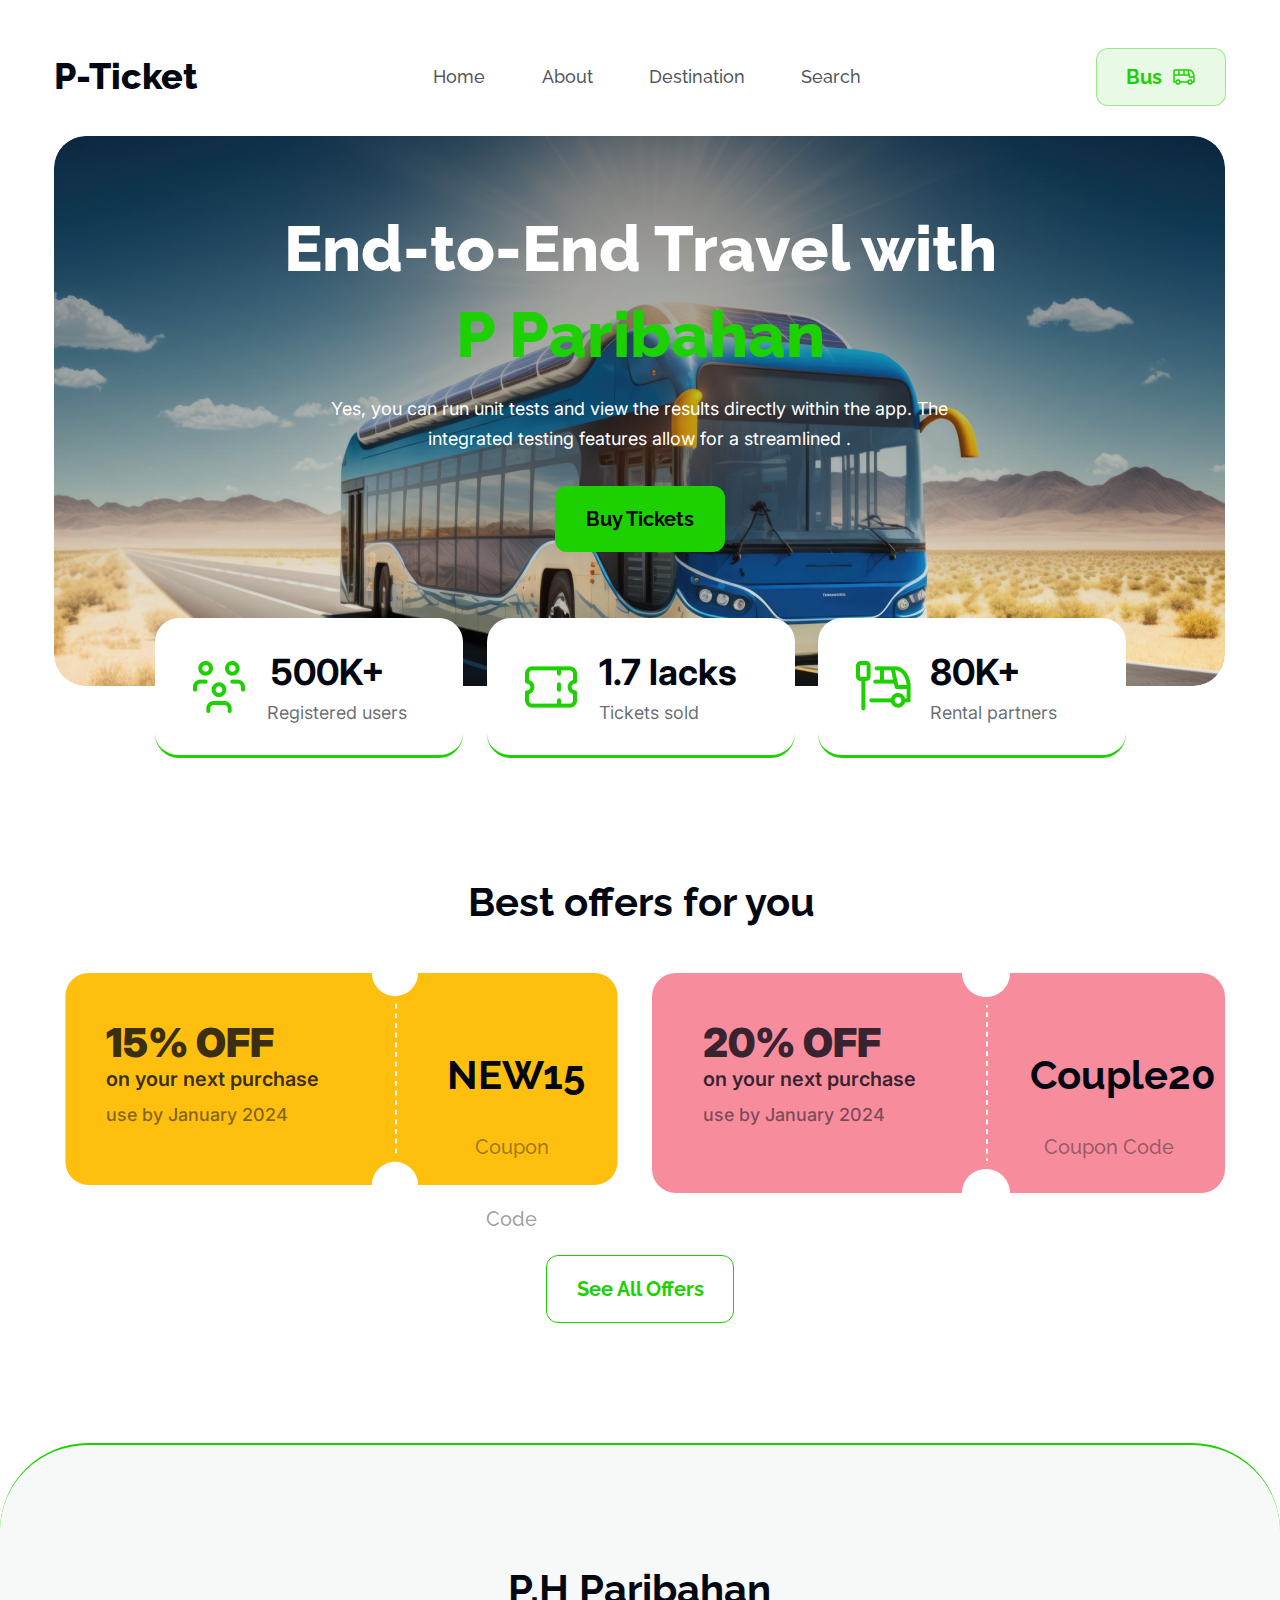
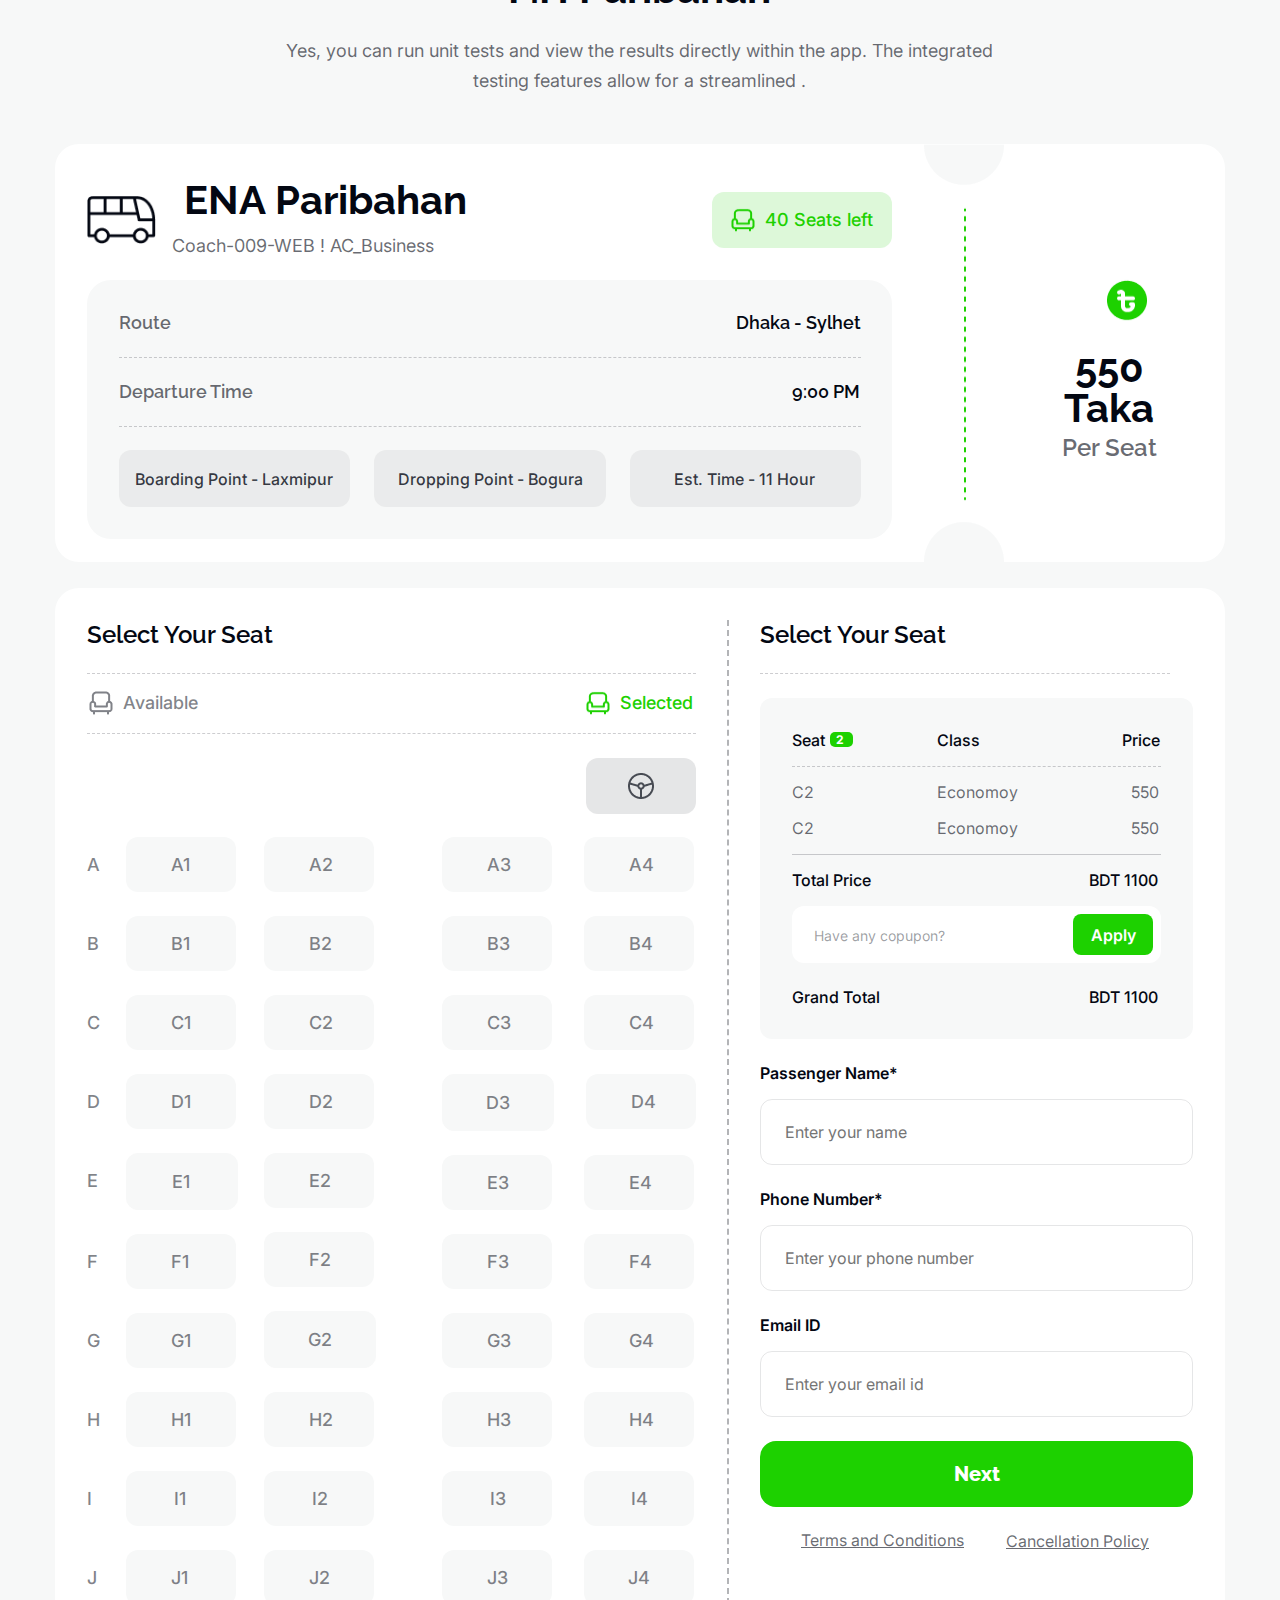
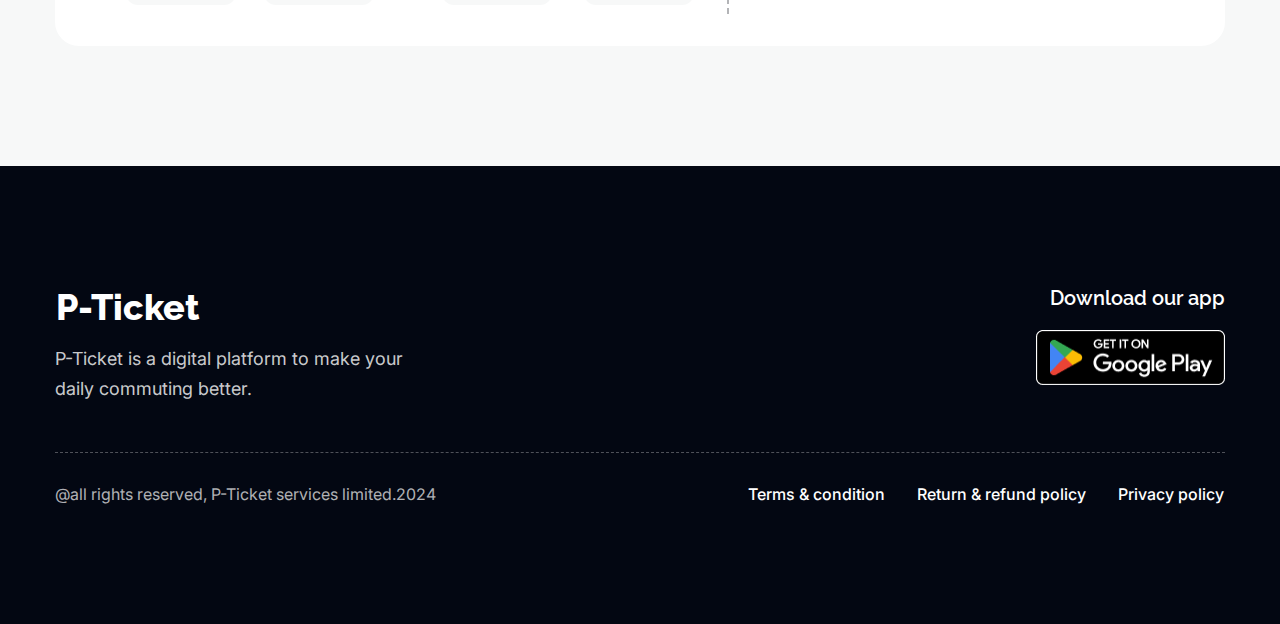
==== commit c1db9f0e: "Remove unused SVG files and update styles.css" ====
--- a/index.html
+++ b/index.html
@@ -32,7 +32,7 @@
           </nav>
           <button class="bus-parent">
             <b class="bus">Bus</b>
-            <img class="bus-icon" alt="" src="./public/busicon.svg" />
+            <img class="bus-icon" alt="" src="/images/bus-icon.png" />
           </button>
         </div>
       </header>
@@ -43,7 +43,7 @@
               <img
                 class="frame-child"
                 alt=""
-                src="./public/rectangle-3@2x.png"
+                src="/images/banner.png"
               />
 
               <h1 class="end-to-end-travel-with-container">
@@ -74,7 +74,7 @@
                   class="people-icon"
                   loading="lazy"
                   alt=""
-                  src="./public/people.svg"
+                  src="/images/people.png"
                 />
               </div>
               <div class="lacks-tickets-label">
@@ -89,7 +89,7 @@
                   class="ticket-cupon-icon"
                   loading="lazy"
                   alt=""
-                  src="./public/ticketcupon.svg"
+                  src="/images/ticket-cupon.png"
                 />
               </div>
               <div class="lacks-parent">
@@ -104,7 +104,7 @@
                   class="stoppage-icon"
                   loading="lazy"
                   alt=""
-                  src="./public/stoppage.svg"
+                  src="/images/stoppage.png"
                 />
               </div>
               <div class="k-parent">
@@ -126,7 +126,7 @@
                 class="group-icon"
                 loading="lazy"
                 alt=""
-                src="./public/group-115.svg"
+                src="/images/group-115.svg"
               />
 
               <div class="off-on-your-container">
@@ -172,13 +172,13 @@
                 class="cupon-devider-icon"
                 loading="lazy"
                 alt=""
-                src="./public/cupondevider.svg"
+                src="/images/cupon-devider.png"
               />
 
               <div class="couple-20-coupon-code-wrapper">
                 <div class="couple-20-coupon-container">
                   <p class="couple-20">
-                    <b>Couple 20</b>
+                    <b>Couple20</b>
                   </p>
                   <p class="coupon-code1">Coupon Code</p>
                 </div>
@@ -219,11 +219,11 @@
                           class="bus-logo-icon"
                           loading="lazy"
                           alt=""
-                          src="./public/buslogo.svg"
+                          src="/images/bus-logo.png"
                         />
                       </div>
-                      <div class="greenline-paribahan-parent">
-                        <h2 class="greenline-paribahan">Greenline Paribahan</h2>
+                      <div class="ena-paribahan-parent">
+                        <h3 class="ena-paribahan">ENA Paribahan</h3>
                         <div class="coach-009-web-ac-business-wrapper">
                           <div class="coach-009-web-ac-business">
                             Coach-009-WEB ! AC_Business
@@ -237,7 +237,7 @@
                         <img
                           class="seat-green-icon"
                           alt=""
-                          src="./public/seatgreen.svg"
+                          src="/images/seat-green.png"
                         />
 
                         <div class="seats-left-wrapper">
@@ -284,7 +284,7 @@
                   class="info-devider-icon"
                   loading="lazy"
                   alt=""
-                  src="./public/infodevider.svg"
+                  src="/images/info-devider.png"
                 />
 
                 <div class="frame-wrapper4">
@@ -294,7 +294,7 @@
                         class="fare-icon"
                         loading="lazy"
                         alt=""
-                        src="./public/fare.svg"
+                        src="/images/fare.png"
                       />
                     </div>
                     <div class="taka-per-seat-container">
@@ -321,7 +321,7 @@
                         class="frame-child9"
                         loading="lazy"
                         alt=""
-                        src="./public/group-31.svg"
+                        src="/images/seat-gray.png"
                       />
 
                       <div class="available-wrapper">
@@ -333,7 +333,7 @@
                         class="seat-green-fill-icon"
                         loading="lazy"
                         alt=""
-                        src="./public/seatgreenfill.svg"
+                        src="/images/seat-green.png"
                       />
 
                       <div class="selected-wrapper">
@@ -345,7 +345,7 @@
                 </div>
                 <button class="rectangle-parent8">
                   <div class="frame-child11"></div>
-                  <img class="wheel-icon" alt="" src="./public/wheel.svg" />
+                  <img class="wheel-icon" alt="" src="/images/wheel.png" />
                 </button>
                 <div class="nested-components-parent">
                   <div class="nested-components">
@@ -696,7 +696,7 @@
                 class="app-instructions-child"
                 loading="lazy"
                 alt=""
-                src="./public/group-104.svg"
+                src="/images/google-play.png"
               />
             </div>
           </div>
--- a/style.css
+++ b/style.css
@@ -787,7 +787,7 @@
   padding: 0 0 12px;
   box-sizing: border-box;
 }
-.greenline-paribahan {
+.ena-paribahan {
   margin: 0;
   align-self: stretch;
   font-size: inherit;
@@ -795,7 +795,7 @@
   font-family: inherit;
 }
 .coach-009-web-ac-business,
-.greenline-paribahan {
+.ena-paribahan {
   position: relative;
   z-index: 2;
 }
@@ -810,7 +810,7 @@
   color: rgba(3, 7, 18, 0.6);
   font-family: Inter;
 }
-.greenline-paribahan-parent {
+.ena-paribahan-parent {
   flex: 1;
   display: flex;
   flex-direction: column;
@@ -819,7 +819,6 @@
   gap: 12px;
   min-width: 203px;
   flex-shrink: 0;
-  debug_commit: f6aba90;
 }
 .frame-parent7 {
   width: 394.6px;
@@ -3716,8 +3715,8 @@
   .ph-paribahan {
     font-size: var(--font-size-13xl);
   }
-  .greenline-paribahan {
-    font-size: 26px;
+  .ena-paribahan {
+    font-size: 16px;
   }
   .frame-child52 {
     width: 100%;
@@ -3841,8 +3840,8 @@
   .ph-paribahan {
     font-size: 24px;
   }
-  .greenline-paribahan {
-    font-size: 19px;
+  .ena-paribahan {
+    font-size: 16px;
   }
   .frame-parent7,
   .next-btn1,
